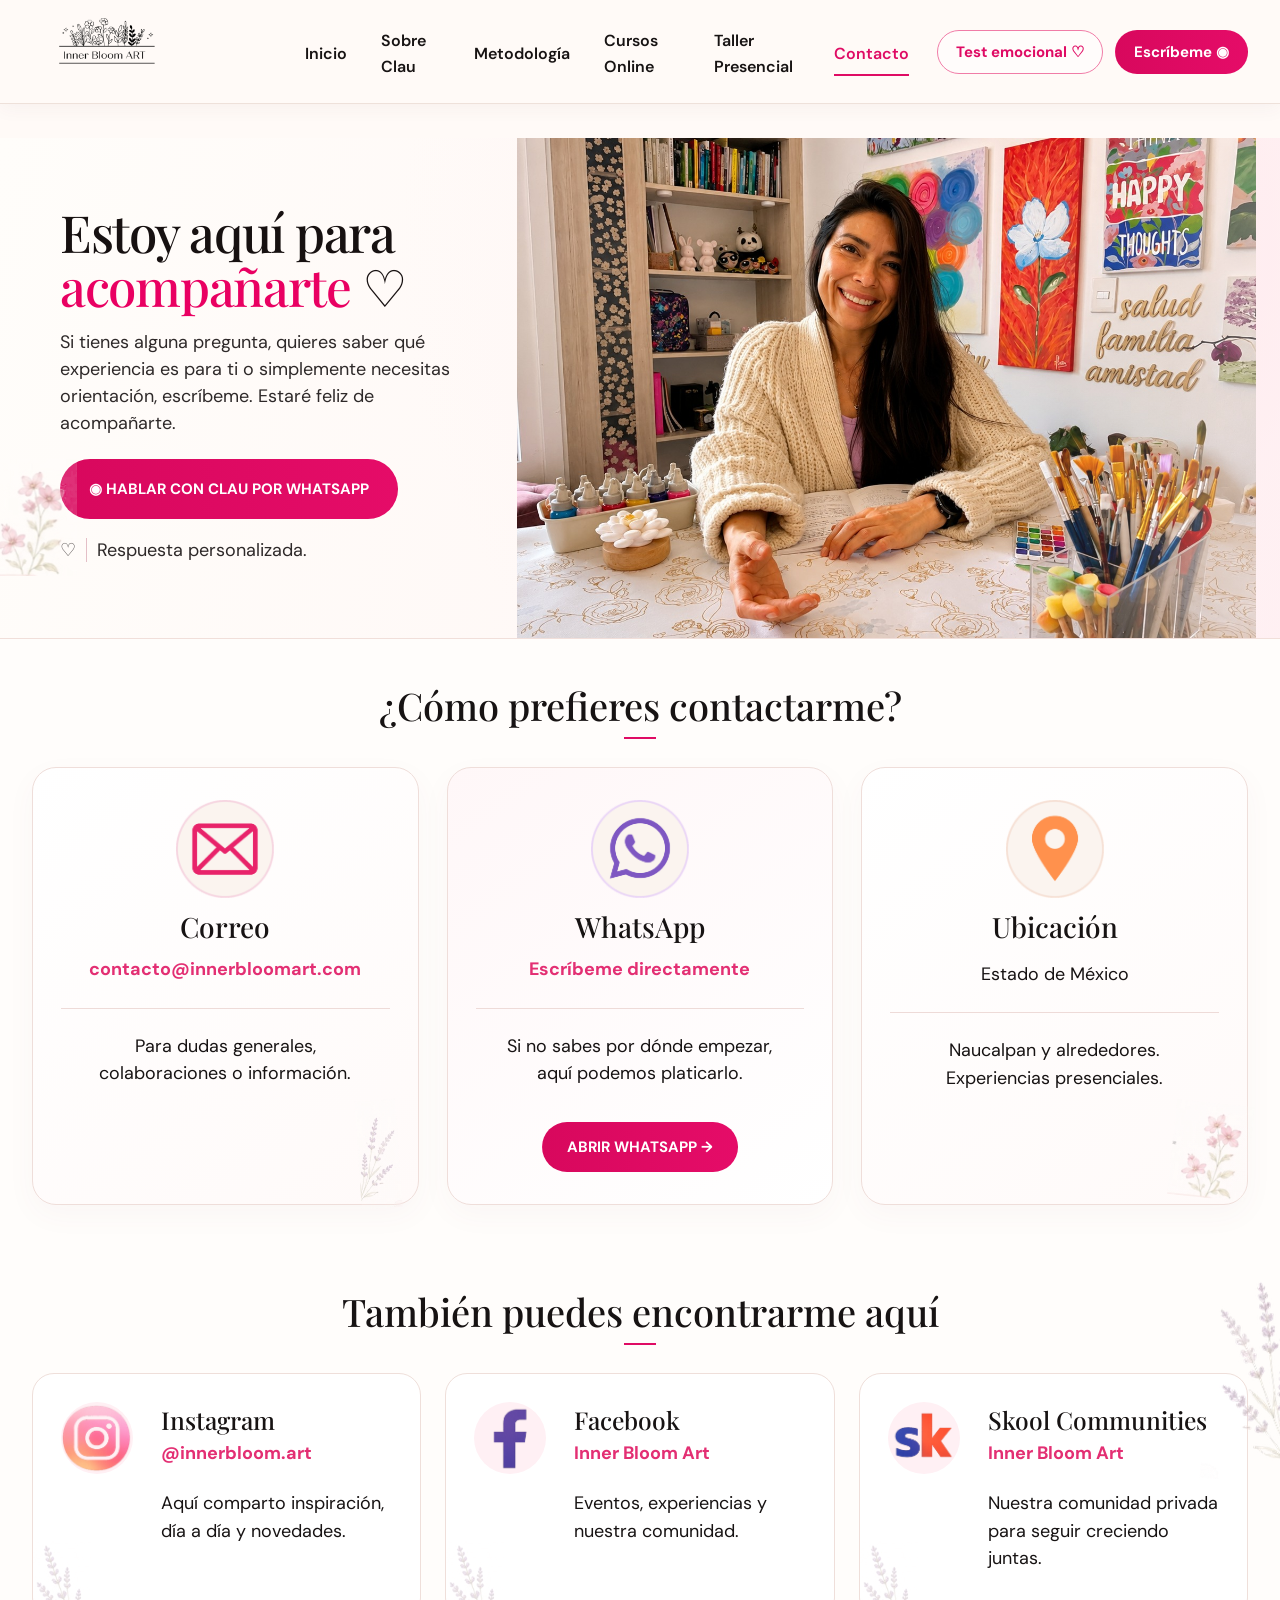
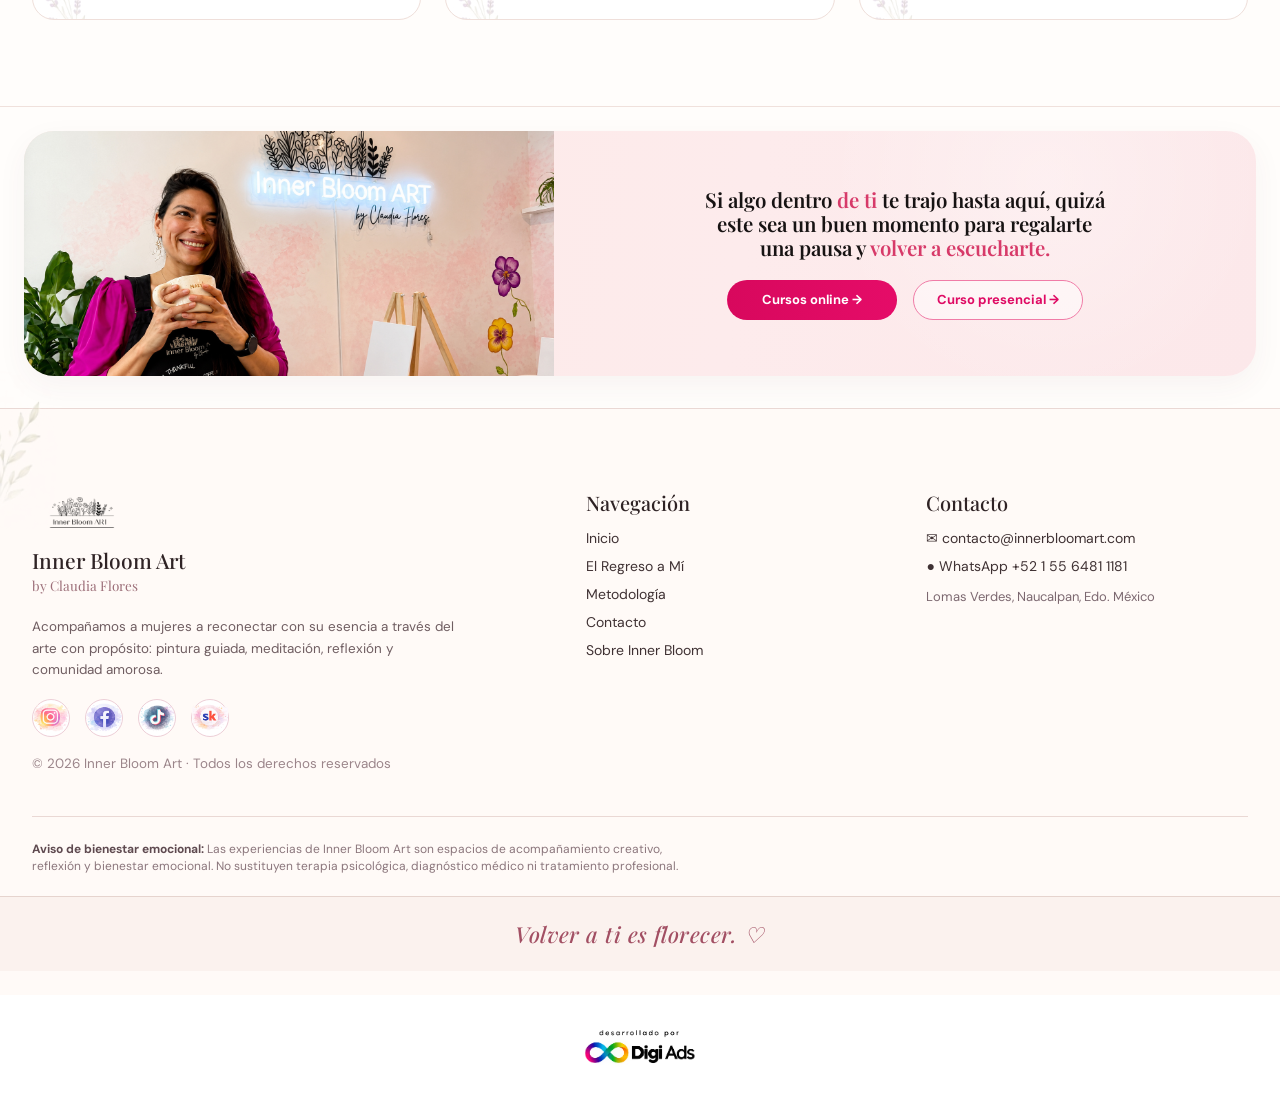
==== contacto.html @ 84fc3ec6 "Initial commit via Netlify [skip ci]" ====
<!DOCTYPE html>

<html lang="es">

<head>
    <!-- Google Tag Manager -->
    <script>(function (w, d, s, l, i) {
            w[l] = w[l] || []; w[l].push({
                'gtm.start':
                    new Date().getTime(), event: 'gtm.js'
            }); var f = d.getElementsByTagName(s)[0],
                j = d.createElement(s), dl = l != 'dataLayer' ? '&l=' + l : ''; j.async = true; j.src =
                    'https://www.googletagmanager.com/gtm.js?id=' + i + dl; f.parentNode.insertBefore(j, f);
        })(window, document, 'script', 'dataLayer', 'GTM-PR8WM9ZN');</script>
    <!-- End Google Tag Manager -->
    <!-- Meta Pixel Code -->
    <script>
        !function (f, b, e, v, n, t, s) {
            if (f.fbq) return; n = f.fbq = function () {
                n.callMethod ?
                n.callMethod.apply(n, arguments) : n.queue.push(arguments)
            };
            if (!f._fbq) f._fbq = n; n.push = n; n.loaded = !0; n.version = '2.0';
            n.queue = []; t = b.createElement(e); t.async = !0;
            t.src = v; s = b.getElementsByTagName(e)[0];
            s.parentNode.insertBefore(t, s)
        }(window, document, 'script',
            'https://connect.facebook.net/en_US/fbevents.js');
        fbq('init', '2056709538532065');
        fbq('track', 'PageView');
    </script>
    <!-- End Meta Pixel Code -->
    <meta charset="utf-8" />
    <meta content="width=device-width, initial-scale=1.0" name="viewport" />
    <meta content="Contacto de Inner Bloom Art." name="description" />
    <title>Contacto | Inner Bloom Art</title>
    <link href="https://fonts.googleapis.com" rel="preconnect" />
    <link crossorigin="" href="https://fonts.gstatic.com" rel="preconnect" />
    <link
        href="https://fonts.googleapis.com/css2?family=DM+Sans:wght@400;500;600;700&amp;family=Playfair+Display:ital,wght@0,500;0,600;0,700;1,500;1,600&amp;family=Sacramento&amp;display=swap"
        rel="stylesheet" />
    <link href="styles.css" rel="stylesheet" />
</head>

<body>
    <!-- Google Tag Manager (noscript) -->
    <noscript><iframe src="https://www.googletagmanager.com/ns.html?id=GTM-PR8WM9ZN" height="0" width="0"
            style="display:none;visibility:hidden"></iframe></noscript>
    <!-- End Google Tag Manager (noscript) -->
    <!-- Meta Pixel Code (noscript) -->
    <noscript><img height="1" width="1" style="display:none"
            src="https://www.facebook.com/tr?id=2056709538532065&ev=PageView&noscript=1" /></noscript>
    <!-- End Meta Pixel Code (noscript) -->
    <header class="site-header">
        <div class="container nav-wrap">
            <a aria-label="Inner Bloom Art" class="brand" href="index.html">
                <img alt="logo" src="assets/logo.gif" style="width: 150px;" />
            </a>
            <button aria-expanded="false" aria-label="Abrir menú" class="menu-toggle">☰</button>
            <nav aria-label="Navegación principal" class="main-nav">
                <a href="index.html">Inicio</a>
                <a href="sobre-clau.html">Sobre Clau</a>
                <a href="metodologia.html">Metodología</a>
                <a href="cursos-online.html">Cursos Online</a>
                <a href="curso-presencial.html">Taller Presencial</a>
                <a class="active" href="contacto.html">Contacto</a>
            </nav>
            <div class="nav-actions">
                <a class="btn btn-outline btn-small" href="https://forms.gle/s3ftseDUeAhvk6Lq8">Test emocional ♡</a>
                <a class="btn btn-primary btn-small" href="https://wa.me/5215564811181" rel="noopener"
                    target="_blank">Escríbeme ◉</a>
            </div>
        </div>
    </header>
    <div aria-hidden="true" class="floral-decor-layer">
        <img alt="" class="floral-decor floral-left floral-pink floral-1" src="assets/flower-pink-cluster.png"
            style="--floral-top:17%" />
        <img alt="" class="floral-decor floral-right floral-lavender floral-2" src="assets/flower-lavender-tall.png"
            style="--floral-top:46%" />
        <img alt="" class="floral-decor floral-left floral-sprig floral-3" src="assets/flower-green-sprig.png"
            style="--floral-top:73%" />
    </div>
    <main class="contact-page">
        <section class="contact-hero">
            <div class="container contact-hero-grid">
                <div class="contact-hero-copy">
                    <h1>Estoy aquí para<br /><span>acompañarte</span> ♡</h1>
                    <p>Si tienes alguna pregunta, quieres saber qué experiencia es para ti o simplemente necesitas
                        orientación, escríbeme. Estaré feliz de acompañarte.</p>
                    <a class="btn btn-primary contact-main-btn" href="https://wa.me/5215564811181" rel="noopener"
                        target="_blank">◉ HABLAR CON CLAU POR WHATSAPP</a>
                    <p class="personal-response">♡ <span></span> Respuesta personalizada.</p>
                </div>
                <div class="contact-hero-image"><img alt="Clau conversando y acompañando a una mujer"
                        src="assets/hero-contacto-final.jpg" /></div>
            </div>
        </section>
        <section class="contact-options">
            <div class="container">
                <h2>¿Cómo prefieres contactarme?</h2>
                <div class="pink-rule"></div>
                <div class="contact-card-grid">
                    <article class="contact-card">
                        <img alt="Correo" src="assets/contacto-correo.png" />
                        <h3>Correo</h3>
                        <a href="mailto:contacto@innerbloomart.com">contacto@innerbloomart.com</a>
                        <hr />
                        <p>Para dudas generales,<br />colaboraciones o información.</p>
                        <span class="card-flower">❀</span>
                    </article>
                    <article class="contact-card featured">
                        <img alt="WhatsApp" src="assets/contacto-whatsapp.png" />
                        <h3>WhatsApp</h3>
                        <a href="https://wa.me/5215564811181" rel="noopener" target="_blank">Escríbeme directamente</a>
                        <hr />
                        <p>Si no sabes por dónde empezar,<br />aquí podemos platicarlo.</p>
                        <a class="btn btn-primary" href="https://wa.me/5215564811181" rel="noopener"
                            target="_blank">ABRIR WHATSAPP →</a>
                    </article>
                    <article class="contact-card">
                        <img alt="Ubicación" src="assets/contacto-ubicacion.png" />
                        <h3>Ubicación</h3>
                        <p>Estado de México</p>
                        <hr />
                        <p>Naucalpan y alrededores.<br />Experiencias presenciales.</p>
                        <span class="card-flower">❀</span>
                    </article>
                </div>
            </div>
        </section>
        <section class="social-section">
            <div class="container">
                <h2>También puedes encontrarme aquí</h2>
                <div class="pink-rule"></div>
                <div class="social-grid">
                    <a aria-label="Instagram" class="social-card"
                        href="https://www.instagram.com/claudiaflores_innerbloomart/">
                        <span class="social-icon instagram"><img alt="Antes" src="assets/ing.png" /></span>
                        <div>
                            <h3>Instagram</h3><strong>@innerbloom.art</strong>
                            <p>Aquí comparto inspiración,<br />día a día y novedades.</p>
                        </div>
                    </a>
                    <a aria-label="Facebook" class="social-card"
                        href="https://web.facebook.com/profile.php?id=61566889501845">
                        <span class="social-icon facebook"><img alt="Antes" src="assets/face.png" /></span>
                        <div>
                            <h3>Facebook</h3><strong>Inner Bloom Art</strong>
                            <p>Eventos, experiencias y<br />nuestra comunidad.</p>
                        </div>
                    </a>
                    <a aria-label="Skool Communities" class="social-card"
                        href="https://www.skool.com/innerbloomart-by-clau-flores-6069/about">
                        <span class="social-icon skool"><img alt="Antes" src="assets/sk.png" /></span>
                        <div>
                            <h3>Skool Communities</h3><strong>Inner Bloom Art</strong>
                            <p>Nuestra comunidad privada<br />para seguir creciendo juntas.</p>
                        </div>
                    </a>
                </div>
            </div>
        </section>
        <section class="unified-cta" id="contacto">
            <div class="container unified-cta-box">
                <div class="unified-cta-image"><img alt="Clau Flores con una taza" src="assets/cta-final-crisp.jpg" />
                </div>
                <div class="unified-cta-content">
                    <h2>Si algo dentro <span>de ti</span> te trajo hasta aquí, quizá<br />este sea un buen momento para
                        regalarte<br />una pausa y <span>volver a escucharte.</span></h2>
                    <div class="unified-cta-actions">
                        <a class="btn btn-primary" href="cursos-online.html">Cursos online →</a>
                        <a class="btn btn-outline" href="curso-presencial.html">Curso presencial →</a>
                    </div>
                </div>
            </div>
        </section>
    </main>
    <footer class="site-footer premium-footer">
        <div class="container premium-footer-grid">
            <section aria-label="Inner Bloom Art" class="premium-footer-brand">
                <img alt="Inner Bloom Art" src="assets/logo.gif" style="width: 100px;" />
                <h3>Inner Bloom Art</h3>
                <p class="premium-footer-by">by Claudia Flores</p>
                <p class="premium-footer-description">Acompañamos a mujeres a reconectar con su esencia a través del
                    arte con propósito: pintura guiada, meditación, reflexión y comunidad amorosa.</p>
                <div aria-label="Redes sociales" class="premium-footer-socials">
                    <a aria-label="Instagram" href="https://www.instagram.com/claudiaflores_innerbloomart/"><img
                            alt="Instagram" src="assets/instagram.png" /></a>
                    <a aria-label="Facebook" href="https://web.facebook.com/profile.php?id=61566889501845"><img
                            alt="Facebook" src="assets/facebook.png" /></a>
                    <a aria-label="TikTok" href="https://www.tiktok.com/@innerbloomart"><img alt="TikTok"
                            src="assets/tiktok.png" /></a>
                    <a aria-label="Skool" href="https://www.skool.com/innerbloomart-by-clau-flores-6069/about"><img
                            alt="Skool" src="assets/iconskool.png" /></a>
                </div>
                <p class="premium-footer-copy">© 2026 Inner Bloom Art · Todos los derechos reservados</p>
            </section>
            <nav aria-label="Navegación del pie de página" class="premium-footer-nav">
                <h3>Navegación</h3>
                <a href="index.html">Inicio</a>
                <a href="curso-presencial.html">El Regreso a Mí</a>
                <a href="metodologia.html">Metodología</a>
                <a href="contacto.html">Contacto</a>
                <a href="sobre-clau.html">Sobre Inner Bloom</a>
            </nav>
            <section class="premium-footer-contact">
                <h3>Contacto</h3>
                <a href="mailto:contacto@innerbloomart.com">✉ contacto@innerbloomart.com</a>
                <a href="https://wa.me/5215564811181">● WhatsApp +52 1 55 6481 1181</a>
                <p>Lomas Verdes, Naucalpan, Edo. México</p>
            </section>
        </div>
        <div class="container premium-footer-legal">
            <p><strong>Aviso de bienestar emocional:</strong> Las experiencias de Inner Bloom Art son espacios de
                acompañamiento creativo, reflexión y bienestar emocional. No sustituyen terapia psicológica, diagnóstico
                médico ni tratamiento profesional.</p>
        </div>
        <div class="premium-footer-signature">
            <div class="container premium-footer-signature-inner">
                <a aria-label="Ir al inicio" class="premium-footer-mini-brand" href="index.html">
                </a>
                <p>Volver a ti es florecer. ♡</p>
                <div aria-label="Redes sociales" class="premium-footer-signature-socials">
                </div>
            </div>
        </div>
    </footer>
    <!-- Firma de Digi Ads centrada debajo del footer -->
    <div class="digi-ads-credit" style="width:100%; display:flex; justify-content:center; align-items:center; padding:18px 16px 22px; background:#fff; box-sizing:border-box;">
        <img src="assets/digi_ads_transparente_negro.png" alt="Digi Ads" style="display:block; width:200px; max-width:45vw; height:auto;">
    </div>
    <script src="script.js"></script>
</body>

</html>
---- styles.css ----
/* =========================================================
   SOURCE: styles.css
   ========================================================= */

:root {
  --bg: #fffaf7;
  --paper: #fffdfb;
  --ink: #171313;
  --muted: #5d5653;
  --pink: #df0b64;
  --pink2: #f02d79;
  --soft-pink: #fde8e8;
  --line: #eadbd4;
  --purple: #8a3ac8;
  --orange: #fb6a0b;
  --shadow: 0 12px 30px rgba(76, 31, 31, .08);
  --serif: 'Playfair Display', Georgia, serif;
  --sans: 'DM Sans', Arial, sans-serif;
}

* {
  box-sizing: border-box
}

html {
  scroll-behavior: smooth
}

body {
  margin: 0;
  background: var(--bg);
  color: var(--ink);
  font-family: var(--sans);
  font-size: 17.92px;
  line-height: 1.6
}

img {
  display: block;
  max-width: 100%
}

a {
  text-decoration: none;
  color: inherit
}

.container {
  width: min(1480px, calc(100% - 48px));
  margin-inline: auto
}

.site-header {
  position: sticky;
  top: 0;
  z-index: 100;
  background: rgba(255, 250, 247, .94);
  backdrop-filter: blur(12px);
  border-bottom: 1px solid rgba(234, 219, 212, .8)
}

.nav-wrap {
  min-height: 82px;
  display: flex;
  align-items: center;
  gap: 28px
}

.brand {
  display: flex;
  align-items: center;
  gap: 12px;
  min-width: 245px
}

.brand-mark {
  font-size: 44px;
  line-height: 1
}

.brand strong {
  font: 600 22px/1.05 var(--serif);
  display: block
}

.brand small {
  font-size: 12.32px;
  letter-spacing: .06em
}

.main-nav {
  display: flex;
  align-items: center;
  justify-content: center;
  gap: 34px;
  flex: 1;
  font-size: 15.68px;
  font-weight: 600
}

.main-nav a {
  position: relative;
  padding: 28px 0 24px
}

.main-nav a.active,
.main-nav a:hover {
  color: var(--pink)
}

.main-nav a.active:after {
  content: "";
  position: absolute;
  left: 0;
  right: 0;
  bottom: 14px;
  height: 2px;
  background: var(--pink)
}

.nav-actions {
  display: flex;
  gap: 12px
}

.menu-toggle {
  display: none;
  background: none;
  border: 0;
  font-size: 26px
}

.btn {
  min-height: 50px;
  padding: 12px 24px;
  border-radius: 999px;
  display: inline-flex;
  align-items: center;
  justify-content: center;
  gap: 10px;
  font-weight: 700;
  font-size: 15.68px;
  transition: .25s ease;
  border: 1.5px solid transparent
}

.btn:hover {
  transform: translateY(-2px);
  box-shadow: 0 8px 22px rgba(223, 11, 100, .15)
}

.btn-primary {
  background: linear-gradient(90deg, #d8085d, #e50c68);
  color: white
}

.btn-outline {
  border-color: #f07ca7;
  color: var(--pink);
  background: rgba(255, 255, 255, .45)
}

.btn-small {
  min-height: 42px;
  padding: 9px 18px;
  font-size: 14.56px
}

.hero {
  overflow: hidden;
  border-bottom: 1px solid var(--line)
}

.hero-grid {
  display: grid;
  grid-template-columns: 40% 60%;
  min-height: 620px;
  align-items: center
}

.hero-copy {
  padding: 72px 0 38px 36px;
  position: relative;
  z-index: 2
}

h1,
h2,
h3 {
  margin: 0;
  font-family: var(--serif);
  font-weight: 500;
  line-height: 1.1
}

h1 {
  font-size: clamp(52px, 5.2vw, 84px);
  letter-spacing: -.03em
}

h1 span,
.about-method h2 span,
.clau-copy h2 span {
  color: var(--pink)
}

.hero-copy>p {
  font-size: 20.16px;
  max-width: 620px;
  margin: 28px 0 28px;
  color: #302b29
}

.hero-actions {
  display: flex;
  gap: 24px;
  flex-wrap: wrap
}

.hero-features {
  display: grid;
  grid-template-columns: repeat(4, 1fr);
  margin-top: 56px;
  font-size: 12.32px;
  font-weight: 600;
  text-align: center;
  max-width: 700px
}

.hero-features span {
  padding: 0 18px;
  border-right: 1px solid var(--line)
}

.hero-features span:first-child {
  padding-left: 0
}

.hero-features span:last-child {
  border-right: 0
}

.hero-art {
  height: 620px;
  position: relative;
  display: flex;
  align-items: flex-end;
  justify-content: center
}

.hero-art img {
  width: 100%;
  height: 100%;
  object-fit: contain;
  object-position: center bottom;
  position: relative;
  z-index: 2
}

.watercolor {
  position: absolute;
  border-radius: 50%;
  filter: blur(30px);
  opacity: .34
}

.wash-one {
  width: 70%;
  height: 70%;
  background: #ffb5c7;
  right: 6%;
  top: 10%
}

.wash-two {
  width: 35%;
  height: 45%;
  background: #ffd7ca;
  left: 15%;
  bottom: 5%
}

.section-line {
  border-bottom: 1px solid var(--line)
}

.fit-section {
  padding: 26px 0 36px;
  background: #fffdfb
}

.fit-section h2,
.faq h2 {
  text-align: center;
  font-size: 31px
}

.pink-rule {
  width: 32px;
  height: 2px;
  background: var(--pink);
  margin: 10px auto 20px
}

.fit-grid {
  display: grid;
  grid-template-columns: repeat(5, 1fr)
}

.fit-grid article {
  padding: 6px 35px;
  text-align: center;
  font-size: 15.68px;
  font-weight: 600;
  line-height: 1.7;
  border-right: 1px solid var(--line)
}

.fit-grid article:last-child {
  border: 0
}

.split-section {
  display: grid;
  grid-template-columns: 40% 60%;
  background: var(--paper)
}

.split-panel {
  min-width: 0
}

.split-panel+.split-panel {
  border-left: 1px solid var(--line)
}

.inner-narrow {
  padding: 28px 55px 40px;
  text-align: center
}

.inner-wide {
  padding: 22px 34px 28px
}

.about-method h2,
.pathways h2,
.process-panel h2 {
  font-size: 34px;
  text-align: center
}

.about-method p {
  max-width: 430px;
  margin: 22px auto 28px;
  font-size: 15.68px
}

.method-icons {
  display: grid;
  grid-template-columns: repeat(5, 1fr);
  gap: 14px;
  align-items: start
}

.method-icons img {
  height: 48px;
  width: 54px;
  object-fit: contain;
  margin: 0 auto 8px
}

.method-icons span {
  font-size: 12.32px;
  font-weight: 600;
  line-height: 1.35
}

.text-link {
  display: inline-flex;
  margin-top: 24px;
  color: var(--pink);
  font-weight: 700
}

.section-subtitle {
  text-align: center;
  margin: 4px 0 12px;
  font-size: 14.56px
}

.cards-grid {
  display: grid;
  grid-template-columns: repeat(3, 1fr);
  gap: 24px
}

.path-card {
  background: #fff;
  border: 1px solid var(--line);
  border-radius: 16px;
  overflow: hidden;
  box-shadow: 0 6px 18px rgba(75, 37, 31, .04)
}

.path-card img {
  width: 100%;
  aspect-ratio: 1.48/1;
  object-fit: cover
}

.card-body {
  text-align: center;
  padding: 10px 18px 18px
}

.card-body h3 {
  font-size: 23.52px;
  margin-bottom: 10px
}

.card-body p {
  font-size: 13.44px;
  min-height: 78px;
  margin: 0 0 12px
}

.card-btn {
  min-height: 40px;
  width: 80%;
  color: #fff
}

.purple h3 {
  color: var(--purple)
}

.purple .card-btn {
  background: linear-gradient(90deg, #9b4bd0, #7b39bd)
}

.orange h3 {
  color: #ef6b25
}

.orange .card-btn {
  background: linear-gradient(90deg, #ff7c0d, #ff5f00)
}

.pink h3 {
  color: var(--pink)
}

.pink .card-btn {
  background: linear-gradient(90deg, #e72b77, #df0b64)
}

.story-process {
  grid-template-columns: 48% 52%
}

.clau-panel {
  display: grid;
  grid-template-columns: 52% 48%;
  min-height: 355px;
  overflow: hidden
}

.clau-photo {
  width: 100%;
  height: 100%;
  object-fit: cover;
  object-position: center top
}

.clau-copy {
  padding: 24px 26px 20px
}

.clau-copy h2 {
  font-size: 33px
}

.clau-copy p {
  font-size: 13.44px;
  line-height: 1.8
}

.clau-copy .btn {
  min-height: 40px;
  padding: 8px 18px;
  margin-top: 4px
}

.process-panel .inner-wide {
  padding-top: 28px
}

.process-grid {
  display: grid;
  grid-template-columns: repeat(4, 1fr);
  gap: 22px;
  margin-top: 30px;
  text-align: center
}

.process-grid article {
  position: relative
}

.process-grid article:not(:last-child):after {
  content: "······";
  position: absolute;
  right: -30px;
  top: 23px;
  letter-spacing: 3px;
  color: #aaa
}

.process-icon {
  width: 76px;
  height: 76px;
  border-radius: 50%;
  background: #fbe9e7;
  margin: auto;
  display: grid;
  place-items: center;
  border: 1px solid #ead8d0;
  font-size: 34px
}

.process-icon.lotus {
  color: var(--pink)
}

.step {
  width: 25px;
  height: 25px;
  border-radius: 50%;
  background: var(--pink);
  color: #fff;
  font-size: 13.44px;
  font-weight: 700;
  display: grid;
  place-items: center;
  margin: -2px auto 10px
}

.process-grid h3 {
  font-family: var(--sans);
  font-size: 13.44px;
  font-weight: 700;
  line-height: 1.5
}

.process-grid p {
  font-size: 12.32px;
  line-height: 1.6
}

.faq {
  padding: 16px 0 22px;
  background: #fffdfb
}

.faq-grid {
  display: grid;
  grid-template-columns: 1fr 1fr;
  gap: 8px 36px;
  max-width: 980px;
  margin: auto
}

.faq details {
  border: 1px solid var(--line);
  border-radius: 999px;
  background: #fff;
  padding: 8px 18px
}

.faq summary {
  cursor: pointer;
  font-size: 14.56px;
  font-weight: 600;
  list-style: none;
  display: flex;
  justify-content: space-between
}

.faq summary:after {
  content: "+";
  font-size: 22.4px;
  line-height: 1
}

.faq details[open] summary:after {
  content: "–"
}

.faq details p {
  font-size: 13.44px;
  margin: 8px 0 4px
}

.final-cta {
  padding: 18px 0 38px
}

.cta-card {
  position: relative;
  border-radius: 18px;
  overflow: hidden
}

.cta-card img {
  width: 100%;
  min-height: 220px;
  object-fit: cover
}

.cta-card>.cta-buttons {
  position: absolute;
  left: 45%;
  right: 6%;
  bottom: 20px;
  display: flex;
  justify-content: center;
  gap: 30px
}

.cta-card>.cta-buttons .btn {
  min-width: 210px
}

footer {
  border-top: 1px solid var(--line);
  padding: 24px 0;
  background: #fff
}

.footer-inner {
  display: flex;
  justify-content: space-between;
  color: #777;
  font-size: 13.44px
}

@media(max-width:1180px) {
  .main-nav {
    gap: 18px;
    font-size: 13.44px
  }

  .brand {
    min-width: 210px
  }

  .nav-actions .btn:first-child {
    display: none
  }

  .hero-grid {
    grid-template-columns: 44% 56%
  }

  .split-section {
    grid-template-columns: 1fr
  }

  .split-panel+.split-panel {
    border-left: 0;
    border-top: 1px solid var(--line)
  }

  .story-process {
    grid-template-columns: 1fr
  }

  .cards-grid {
    max-width: 960px;
    margin: auto
  }
}

@media(max-width:900px) {
  .menu-toggle {
    display: block;
    margin-left: auto
  }

  .main-nav {
    position: absolute;
    left: 0;
    right: 0;
    top: 82px;
    background: #fffaf7;
    display: none;
    flex-direction: column;
    align-items: flex-start;
    padding: 20px 28px;
    border-bottom: 1px solid var(--line)
  }

  .main-nav.open {
    display: flex
  }

  .main-nav a {
    padding: 6px 0
  }

  .main-nav a.active:after {
    bottom: 0
  }

  .nav-actions {
    display: none
  }

  .hero-grid {
    grid-template-columns: 1fr
  }

  .hero-copy {
    padding: 56px 10px 12px;
    text-align: center
  }

  .hero-copy>p {
    margin-inline: auto
  }

  .hero-actions {
    justify-content: center
  }

  .hero-features {
    margin-inline: auto
  }

  .hero-art {
    height: 520px
  }

  .fit-grid {
    grid-template-columns: 1fr 1fr
  }

  .fit-grid article {
    border-bottom: 1px solid var(--line);
    padding: 18px
  }

  .fit-grid article:nth-child(2n) {
    border-right: 0
  }

  .fit-grid article:last-child {
    grid-column: 1/-1
  }

  .cards-grid {
    gap: 14px
  }

  .cta-card>.cta-buttons {
    position: static;
    padding: 16px;
    background: #fde8e8
  }

  .cta-card img {
    min-height: auto
  }
}

@media(max-width:640px) {
  .container {
    width: min(100% - 28px, 1480px)
  }

  .brand strong {
    font-size: 20.16px
  }

  .brand small {
    font-size: 10.08px
  }

  .brand-mark {
    font-size: 34px
  }

  .hero-copy h1 {
    font-size: 46px
  }

  .hero-copy>p {
    font-size: 17.92px
  }

  .hero-actions {
    display: grid
  }

  .hero-features {
    grid-template-columns: 1fr 1fr;
    gap: 18px
  }

  .hero-features span {
    border: 0;
    padding: 0
  }

  .hero-art {
    height: 390px
  }

  .fit-grid {
    grid-template-columns: 1fr
  }

  .fit-grid article {
    border-right: 0
  }

  .fit-grid article:last-child {
    grid-column: auto
  }

  .inner-narrow,
  .inner-wide {
    padding: 28px 18px
  }

  .method-icons {
    grid-template-columns: repeat(3, 1fr)
  }

  .cards-grid {
    grid-template-columns: 1fr
  }

  .path-card {
    max-width: 390px;
    margin: auto
  }

  .clau-panel {
    grid-template-columns: 1fr
  }

  .clau-photo {
    height: 380px
  }

  .clau-copy {
    text-align: center;
    padding: 28px
  }

  .process-grid {
    grid-template-columns: 1fr 1fr
  }

  .process-grid article:after {
    display: none
  }

  .faq-grid {
    grid-template-columns: 1fr
  }

  .cta-card>.cta-buttons {
    flex-direction: column;
    gap: 10px
  }

  .cta-card>.cta-buttons .btn {
    width: 100%;
    min-width: 0
  }

  .footer-inner {
    flex-direction: column;
    gap: 8px;
    text-align: center
  }
}

/* ===== Ajustes de proporción y alineación ===== */
.container {
  width: min(1540px, calc(100% - 64px))
}

.hero-grid {
  grid-template-columns: 39% 61%;
  min-height: 570px;
  align-items: stretch
}

.hero-copy {
  display: flex;
  flex-direction: column;
  justify-content: center;
  padding: 54px 0 30px 10px
}

.hero-copy h1 {
  font-size: clamp(56px, 4.65vw, 78px)
}

.hero-copy>p {
  max-width: 590px;
  margin: 24px 0 26px
}

.hero-features {
  margin-top: 44px;
  max-width: 650px
}

.hero-art {
  height: auto;
  min-height: 570px;
  overflow: hidden;
  align-items: flex-end;
  justify-content: flex-end
}

.hero-art img {
  position: absolute;
  z-index: 2;
  right: -3%;
  bottom: 0;
  width: 112%;
  max-width: none;
  height: auto;
  object-fit: initial;
  object-position: initial
}

.wash-one {
  width: 82%;
  height: 72%;
  right: 0;
  top: 8%
}

.wash-two {
  width: 45%;
  height: 46%;
  left: 8%;
  bottom: 7%
}

.fit-section .container {
  max-width: 1540px
}

.split-section {
  width: min(1540px, 100%);
  margin-inline: auto
}

.split-section {
  grid-template-columns: 40% 60%
}

.inner-narrow {
  padding: 34px 46px 42px
}

.inner-wide {
  padding: 26px 24px 30px
}

.cards-grid {
  gap: 18px
}

.path-card img {
  aspect-ratio: 1.5/1
}

.card-body {
  padding: 9px 16px 16px
}

.card-body p {
  min-height: 66px
}

.story-process {
  grid-template-columns: 48% 52%
}

.clau-panel {
  min-height: 360px
}

/* ===== Footer ===== */
.site-footer {
  margin-top: 0;
  background: linear-gradient(180deg, #fffdfb 0%, #fff7f4 100%);
  border-top: 1px solid var(--line)
}

.footer-main {
  display: grid;
  grid-template-columns: 1.45fr .72fr .85fr 1.35fr;
  gap: 48px;
  padding: 48px 0 42px
}

.footer-brand .brand {
  min-width: 0;
  width: max-content;
  margin-bottom: 18px
}

.footer-brand p {
  max-width: 330px;
  margin: 0 0 18px;
  color: var(--muted);
  font-size: 14.56px;
  line-height: 1.7
}

.social-links {
  display: flex;
  gap: 10px
}

.social-links a {
  width: 34px;
  height: 34px;
  border: 1px solid #f1a1bd;
  border-radius: 50%;
  display: grid;
  place-items: center;
  color: var(--pink);
  font-weight: 700;
  background: #fff;
  transition: .2s
}

.social-links a:hover {
  background: var(--pink);
  color: #fff;
  transform: translateY(-2px)
}

.footer-column,
.footer-newsletter {
  display: flex;
  flex-direction: column;
  align-items: flex-start
}

.footer-column h3,
.footer-newsletter h3 {
  font: 600 18px/1.2 var(--serif);
  margin: 4px 0 17px
}

.footer-column a,
.footer-column span {
  font-size: 13.44px;
  color: #5f5551;
  margin: 3px 0
}

.footer-column a:hover {
  color: var(--pink)
}

.footer-newsletter p {
  font-size: 13.44px;
  color: var(--muted);
  margin: 0 0 14px
}

.newsletter-form {
  display: flex;
  width: 100%;
  padding: 5px;
  border: 1px solid #efc7d4;
  border-radius: 999px;
  background: #fff
}

.newsletter-form input {
  flex: 1;
  min-width: 0;
  border: 0;
  outline: 0;
  background: transparent;
  padding: 9px 14px;
  font: 12px var(--sans)
}

.newsletter-form button {
  border: 0;
  border-radius: 999px;
  background: linear-gradient(90deg, #d8085d, #e50c68);
  color: #fff;
  font-weight: 700;
  padding: 10px 18px;
  cursor: pointer
}

.footer-bottom {
  background: var(--pink);
  color: #fff
}

.footer-bottom .container {
  min-height: 42px;
  display: flex;
  align-items: center;
  justify-content: space-between;
  gap: 20px;
  font-size: 11.2px
}

.footer-bottom div div {
  display: flex;
  gap: 22px
}

.footer-bottom a {
  color: #fff
}

@media(max-width:1180px) {
  .hero-grid {
    grid-template-columns: 44% 56%;
    min-height: 540px
  }

  .hero-art {
    min-height: 540px
  }

  .hero-art img {
    width: 118%;
    right: -8%
  }

  .footer-main {
    grid-template-columns: 1.3fr 1fr 1fr;
    gap: 34px
  }

  .footer-newsletter {
    grid-column: 1/-1;
    max-width: 620px
  }
}

@media(max-width:900px) {
  .container {
    width: min(100% - 36px, 1540px)
  }

  .hero-grid {
    grid-template-columns: 1fr;
    min-height: 0
  }

  .hero-copy {
    padding: 52px 10px 18px
  }

  .hero-art {
    min-height: 500px
  }

  .hero-art img {
    width: 108%;
    right: -4%
  }

  .split-section {
    width: 100%
  }

  .footer-main {
    grid-template-columns: 1fr 1fr
  }

  .footer-brand,
  .footer-newsletter {
    grid-column: 1/-1
  }

  .footer-brand p {
    max-width: 520px
  }
}

@media(max-width:640px) {
  .hero-art {
    min-height: 345px
  }

  .hero-art img {
    width: 118%;
    right: -9%
  }

  .footer-main {
    grid-template-columns: 1fr;
    gap: 28px;
    padding: 36px 0
  }

  .footer-brand,
  .footer-newsletter {
    grid-column: auto
  }

  .footer-bottom .container {
    padding: 10px 0;
    flex-direction: column;
    text-align: center;
    justify-content: center
  }

  .footer-bottom div div {
    gap: 14px;
    flex-wrap: wrap;
    justify-content: center
  }
}

/* ===== Corrección responsive de metodología, caminos y proceso ===== */
@media (max-width: 640px) {

  .split-section,
  .story-process {
    display: block;
    width: 100%;
  }

  .split-panel,
  .about-method,
  .pathways,
  .clau-panel,
  .process-panel {
    width: 100%;
    min-width: 0;
  }

  .split-panel+.split-panel {
    border-left: 0;
    border-top: 1px solid var(--line);
  }

  .inner-narrow,
  .inner-wide {
    width: 100%;
    padding: 34px 20px;
  }

  .about-method h2,
  .pathways h2,
  .process-panel h2 {
    font-size: 30px;
  }

  .about-method p {
    max-width: 330px;
    margin: 18px auto 26px;
  }

  .method-icons {
    grid-template-columns: repeat(2, minmax(0, 1fr));
    gap: 24px 18px;
    max-width: 360px;
    margin: 0 auto;
  }

  .method-icons>div:last-child {
    grid-column: 1 / -1;
    max-width: 150px;
    width: 100%;
    justify-self: center;
  }

  .method-icons img {
    height: 54px;
    width: 58px;
  }

  .cards-grid {
    grid-template-columns: 1fr;
    gap: 18px;
    width: 100%;
  }

  .path-card {
    width: 100%;
    max-width: 420px;
    margin: 0 auto;
  }

  .path-card img {
    aspect-ratio: 1.45 / 1;
  }

  .card-body p {
    min-height: 0;
  }

  .clau-panel {
    display: flex;
    flex-direction: column;
    min-height: 0;
  }

  .clau-photo {
    width: 100%;
    height: auto;
    max-height: none;
    aspect-ratio: 1 / 1.08;
    object-fit: cover;
    object-position: center top;
  }

  .clau-copy {
    width: 100%;
    padding: 30px 22px 34px;
    text-align: center;
  }

  .clau-copy h2 {
    font-size: 31px;
  }

  .clau-copy p {
    max-width: 430px;
    margin-left: auto;
    margin-right: auto;
  }

  .process-panel .inner-wide {
    padding: 34px 20px 38px;
  }

  .process-grid {
    grid-template-columns: 1fr;
    gap: 28px;
    margin-top: 26px;
    max-width: 340px;
    margin-left: auto;
    margin-right: auto;
  }

  .process-grid article {
    width: 100%;
    padding: 0 10px;
  }

  .process-grid article:not(:last-child):after {
    display: none;
  }

  .process-grid h3,
  .process-grid p {
    overflow-wrap: anywhere;
  }
}

@media (max-width: 390px) {

  .inner-narrow,
  .inner-wide,
  .clau-copy,
  .process-panel .inner-wide {
    padding-left: 16px;
    padding-right: 16px;
  }

  .method-icons {
    gap: 20px 10px;
  }

  .about-method h2,
  .pathways h2,
  .process-panel h2,
  .clau-copy h2 {
    font-size: 28px;
  }
}

/* ==================================================
   SOBRE CLAU - BENEFITS BAR
================================================== */

.clau-benefits-bar {
  width: 100%;
  background: #fffdfa;
  border-top: 1px solid #f2dfdf;
  border-bottom: 1px solid #f2dfdf;
  padding: 26px 40px;
}

.clau-benefits-inner {
  width: min(1380px, 100%);
  margin: 0 auto;

  display: grid;
  grid-template-columns:
    minmax(0, 1fr) 1px minmax(0, 1fr) 1px minmax(0, 1fr) 1px minmax(0, 1fr);

  align-items: center;
}

.clau-benefit-item {
  min-width: 0;

  display: flex;
  align-items: center;
  justify-content: center;

  gap: 24px;
  padding: 0 35px;
}

.clau-benefit-icon {
  width: 68px;
  height: 68px;

  flex: 0 0 68px;

  display: flex;
  align-items: center;
  justify-content: center;
}

.clau-benefit-icon img {
  width: 100%;
  height: 100%;
  object-fit: contain;
  display: block;
}

.clau-benefit-item p {
  margin: 0;

  font-family: Arial, sans-serif;
  font-size: 19.04px;
  line-height: 1.5;
  font-weight: 500;

  color: #171313;
  text-align: left;
}

.clau-benefit-divider {
  width: 1px;
  height: 58px;

  display: block;

  background: #edd9d9;
}


/* ==================================================
   TABLET
================================================== */

@media (max-width: 1050px) {

  .clau-benefits-bar {
    padding: 25px 25px;
  }

  .clau-benefit-item {
    gap: 15px;
    padding: 0 20px;
  }

  .clau-benefit-icon {
    width: 58px;
    height: 58px;
    flex-basis: 58px;
  }

  .clau-benefit-item p {
    font-size: 15.68px;
  }

}


/* ==================================================
   MOBILE
================================================== */

@media (max-width: 760px) {

  .clau-benefits-bar {
    padding: 25px 20px;
  }

  .clau-benefits-inner {
    grid-template-columns: repeat(2, minmax(0, 1fr));
    gap: 0;
  }

  .clau-benefit-divider {
    display: none;
  }

  .clau-benefit-item {
    min-height: 135px;

    flex-direction: column;
    justify-content: center;

    gap: 10px;
    padding: 20px 12px;

    border-bottom: 1px solid #f1dddd;
  }

  .clau-benefit-item:nth-of-type(odd) {
    border-right: 1px solid #f1dddd;
  }

  .clau-benefit-item:nth-last-of-type(-n + 2) {
    border-bottom: none;
  }

  .clau-benefit-icon {
    width: 55px;
    height: 55px;
    flex-basis: 55px;
  }

  .clau-benefit-item p {
    font-size: 14.56px;
    line-height: 1.4;
    text-align: center;
  }

}


/* ==================================================
   SMALL MOBILE
================================================== */

@media (max-width: 420px) {

  .clau-benefits-bar {
    padding: 20px 15px;
  }

  .clau-benefit-item {
    min-height: 125px;
    padding: 18px 8px;
  }

  .clau-benefit-icon {
    width: 48px;
    height: 48px;
    flex-basis: 48px;
  }

  .clau-benefit-item p {
    font-size: 13.44px;
  }

}

/* =========================================================
   SOURCE: sobre-clau.css
   ========================================================= */

.clau-page {
  background: #fffdfb
}

.clau-page h2 {
  font-size: 34px;
  text-align: center;
  margin: 0
}

.clau-hero {
  padding: 32px 0 26px
}

.clau-hero-grid {
  display: grid;
  grid-template-columns: 34% 66%;
  align-items: center;
  gap: 42px
}

.clau-hero-copy {
  padding: 28px 0 10px
}

.script-title {
  font-family: 'Sacramento', cursive;
  font-size: 47px;
  color: #e90062;
  line-height: 1
}

.script-title span {
  font-family: 'DM Sans', sans-serif;
  font-size: 38px
}

.clau-hero h1 {
  font-family: 'Playfair Display', serif;
  font-size: 72px;
  line-height: 1.05;
  margin: 5px 0 22px
}

.clau-hero-copy p {
  font-size: 20.16px;
  line-height: 1.65;
  max-width: 480px
}

.clau-hero-copy .lead {
  font-size: 21.28px
}

.clau-hero-photo {
  height: 550px;
  border-radius: 10px;
  overflow: hidden
}

.clau-hero-photo img {
  width: 100%;
  height: 100%;
  object-fit: cover
}

.ornament {
  display: flex;
  align-items: center;
  gap: 13px;
  margin: 24px 0
}

.ornament span {
  height: 1px;
  background: #f3b6ca;
  width: 145px
}

.ornament b {
  color: #ef3c78;
  font-size: 20.16px
}

.history-section {
  padding: 4px 0 34px;
  position: relative
}

.history-section .pink-rule,
.beliefs-section .pink-rule,
.support-section .pink-rule {
  margin-bottom: 24px
}

.history-grid {
  display: grid;
  grid-template-columns: repeat(3, 1fr);
  gap: 58px;
  text-align: center;
  position: relative
}

.history-line {
  height: 2px;
  border-top: 2px dotted #d7c9cf;
  position: absolute;
  left: 24%;
  right: 24%;
  margin-top: 24px
}

.history-grid article {
  position: relative;
  padding: 0 38px
}

.history-number {
  display: grid;
  place-items: center;
  margin: 0 auto 18px;
  width: 44px;
  height: 44px;
  border-radius: 50%;
  color: #fff;
  font-weight: 700;
  font-size: 21.28px
}

.history-number.pink {
  background: #df2865
}

.history-number.purple {
  background: #8964aa
}

.history-number.coral {
  background: #ff7463
}

.history-icon {
  font-size: 42px;
  line-height: 1;
  margin-bottom: 8px
}

.history-grid h3 {
  font-family: 'Playfair Display', serif;
  font-size: 24.64px;
  margin: 0 0 8px
}

.history-grid article:nth-child(1) h3 {
  color: #df2865
}

.history-grid article:nth-child(2) h3 {
  color: #8964aa
}

.history-grid article:nth-child(3) h3 {
  color: #ff7463
}

.history-grid p {
  font-size: 16.8px;
  line-height: 1.6
}

.origin-section {
  padding: 10px 0 20px
}

.origin-grid {
  display: grid;
  grid-template-columns: 39% 61%;
  min-height: 300px;
  border-radius: 26px;
  overflow: hidden;
  background: linear-gradient(120deg, #fff3f2, #fffaf8);
  box-shadow: 0 4px 18px rgba(75, 28, 43, .04)
}

.origin-copy {
  display: flex;
  flex-direction: column;
  justify-content: center;
  padding: 38px 48px;
  text-align: center
}

.origin-copy h2 span {
  color: #e90062
}

.origin-copy p {
  font-size: 17.92px;
  line-height: 1.7
}

.origin-grid>img {
  width: 100%;
  height: 100%;
  object-fit: cover
}

.ornament.small {
  justify-content: center;
  margin: 12px 0
}

.ornament.small span {
  width: 65px
}

.beliefs-section {
  padding: 8px 0 26px
}

.beliefs-grid {
  display: grid;
  grid-template-columns: repeat(5, 1fr);
  gap: 22px
}

.beliefs-grid article {
  min-height: 138px;
  padding: 18px 16px;
  border-radius: 20px;
  text-align: center;
  display: flex;
  flex-direction: column;
  justify-content: center;
  align-items: center
}

.beliefs-grid article:nth-child(1) {
  background: #fff0f1
}

.beliefs-grid article:nth-child(2) {
  background: #f7f2fb
}

.beliefs-grid article:nth-child(3) {
  background: #fff2e8
}

.beliefs-grid article:nth-child(4) {
  background: #fff0f1
}

.beliefs-grid article:nth-child(5) {
  background: #f1f6ed
}

.beliefs-grid article div {
  font-size: 40px;
  margin-bottom: 8px
}

.beliefs-grid p {
  font-size: 15.68px;
  line-height: 1.45;
  margin: 0
}

.support-section {
  padding: 10px 0 28px;
  text-align: center
}

.support-grid {
  display: grid;
  grid-template-columns: repeat(3, 1fr);
  gap: 22px;
  text-align: left
}

.support-grid article {
  display: grid;
  grid-template-columns: 76px 1fr;
  gap: 18px;
  align-items: start;
  padding: 4px 24px;
  border-right: 1px solid #efdfe4
}

.support-grid article:last-child {
  border-right: 0
}

.support-icon {
  width: 70px;
  height: 70px;
  border-radius: 50%;
  background: #fcebed;
  display: grid;
  place-items: center;
  font-size: 27px
}

.support-grid article:nth-child(2) .support-icon {
  background: #f5eff9
}

.support-grid article:nth-child(3) .support-icon {
  background: #fff0e9
}

.support-grid h3 {
  font-family: 'Playfair Display', serif;
  font-size: 22.4px;
  color: #e90062;
  margin: 5px 0
}

.support-grid article:nth-child(2) h3 {
  color: #8964aa
}

.support-grid article:nth-child(3) h3 {
  color: #ff7463
}

.support-grid p {
  font-size: 14.56px;
  line-height: 1.55;
  margin: 0
}

.support-cta {
  margin-top: 24px
}

.clau-final-cta {
  padding: 6px 0 24px
}

.final-cta-box {
  min-height: 210px;
  border-radius: 26px;
  overflow: hidden;
  background: #fde9e7;
  display: grid;
  grid-template-columns: 31% 69%;
  align-items: center
}

.final-cta-box>img {
  width: 100%;
  height: 210px;
  object-fit: cover;
  object-position: center 38%
}

.final-cta-box>div {
  padding: 24px 44px
}

.final-cta-box h2 {
  text-align: left;
  font-size: 29px;
  line-height: 1.23
}

.final-cta-box h2 span {
  color: #db3368
}

.cta-buttons {
  display: flex;
  gap: 18px;
  margin-top: 20px
}

.site-footer {
  background: #fffaf8;
  border-top: 1px solid #f0dfe4;
  padding-top: 34px
}

.footer-grid {
  display: grid;
  grid-template-columns: 1.4fr .8fr .9fr 1.2fr;
  gap: 44px;
  padding-bottom: 30px
}

.site-footer h3 {
  font-size: 15.68px;
  margin: 0 0 10px
}

.site-footer p,
.site-footer a,
.site-footer span {
  font-size: 13.44px;
  line-height: 1.6
}

.site-footer>div a {
  display: block;
  color: inherit;
  text-decoration: none
}

.footer-brand .brand {
  display: flex
}

.footer-bottom {
  background: #df0054;
  color: #fff;
  padding: 8px 0
}

.footer-bottom .container {
  display: flex;
  justify-content: space-between
}

@media(max-width:900px) {

  .clau-hero-grid,
  .origin-grid,
  .final-cta-box {
    grid-template-columns: 1fr
  }

  .clau-hero-photo {
    height: 360px
  }

  .clau-hero-copy {
    text-align: center
  }

  .clau-hero-copy p {
    margin-left: auto;
    margin-right: auto
  }

  .ornament {
    justify-content: center
  }

  .history-grid {
    gap: 20px
  }

  .history-grid article {
    padding: 0 10px
  }

  .beliefs-grid {
    grid-template-columns: repeat(2, 1fr)
  }

  .beliefs-grid article:last-child {
    grid-column: 1/-1
  }

  .support-grid {
    grid-template-columns: 1fr
  }

  .support-grid article {
    border-right: 0;
    border-bottom: 1px solid #efdfe4;
    padding-bottom: 20px
  }

  .footer-grid {
    grid-template-columns: repeat(2, 1fr)
  }
}

@media(max-width:620px) {
  .clau-hero {
    padding-top: 18px
  }

  .clau-hero-grid {
    gap: 20px
  }

  .script-title {
    font-size: 38px
  }

  .clau-hero h1 {
    font-size: 50px
  }

  .clau-hero-copy p,
  .clau-hero-copy .lead {
    font-size: 17.92px
  }

  .clau-hero-photo {
    height: 290px;
    border-radius: 20px
  }

  .clau-page h2 {
    font-size: 29px
  }

  .history-line {
    display: none
  }

  .history-grid {
    grid-template-columns: 1fr;
    gap: 34px
  }

  .history-grid article {
    max-width: 360px;
    margin: auto
  }

  .origin-copy {
    padding: 30px 22px
  }

  .origin-grid>img {
    height: 250px
  }

  .beliefs-grid {
    grid-template-columns: 1fr
  }

  .beliefs-grid article:last-child {
    grid-column: auto
  }

  .support-grid article {
    grid-template-columns: 58px 1fr;
    padding: 4px 6px 20px
  }

  .support-icon {
    width: 56px;
    height: 56px
  }

  .final-cta-box>img {
    height: 230px
  }

  .final-cta-box>div {
    padding: 24px 20px;
    text-align: center
  }

  .final-cta-box h2 {
    text-align: center;
    font-size: 24px
  }

  .cta-buttons {
    flex-direction: column
  }

  .footer-grid {
    grid-template-columns: 1fr
  }

  .footer-bottom .container {
    flex-direction: column;
    gap: 4px;
    text-align: center
  }
}

/* =========================================================
   SOURCE: metodologia.css
   ========================================================= */

.method-page {
  background: #fffdfb
}

.method-page h2 {
  font-family: 'Playfair Display', serif
}

.method-hero {
  padding: 34px 0 26px;
  background: radial-gradient(circle at 65% 35%, #fff6f2 0, transparent 38%)
}

.method-hero-grid {
  display: grid;
  grid-template-columns: 46% 54%;
  align-items: center;
  min-height: 440px
}

.method-hero-copy {
  padding-right: 30px;
  position: relative;
  z-index: 2
}

.eyebrow {
  letter-spacing: 5px;
  color: #bb2058;
  font-weight: 600;
  margin: 0 0 6px
}

.method-hero h1 {
  font-family: 'Playfair Display', serif;
  font-size: 66px;
  line-height: 1.05;
  margin: 0
}

.method-hero h1 span {
  color: #b4235a
}

.hero-ornament {
  display: flex;
  align-items: center;
  gap: 18px;
  margin: 16px 0
}

.hero-ornament i {
  display: block;
  width: 70px;
  height: 1px;
  background: #e34a78
}

.hero-ornament b {
  color: #d92a66;
  font-size: 23px
}

.script-copy {
  font-family: 'Sacramento', cursive;
  font-size: 35px;
  line-height: 1.25;
  margin: 8px 0 18px
}

.method-hero-copy>p:last-of-type {
  font-size: 19.04px;
  line-height: 1.65;
  max-width: 590px
}

.hero-actions {
  display: flex;
  gap: 15px;
  margin-top: 25px;
  flex-wrap: wrap
}

.method-hero-photo {
  height: 405px;
  position: relative;
  overflow: hidden
}

.method-hero-photo:before,
.method-hero-photo:after {
  content: "";
  position: absolute;
  z-index: 1;
  pointer-events: none
}

.method-hero-photo:before {
  inset: 0;
  background: linear-gradient(90deg, #fffdfb 0%, transparent 16%, transparent 82%, #fffdfb 100%)
}

.method-hero-photo:after {
  left: 0;
  right: 0;
  bottom: 0;
  height: 25%;
  background: linear-gradient(transparent, #fffdfb)
}

.method-hero-photo img {
  width: 100%;
  height: 100%;
  object-fit: cover;
  object-position: center 45%
}

.method-intro {
  text-align: center;
  padding: 10px 0 18px
}

.method-intro h2 {
  font-size: 30px;
  margin: 0 0 12px
}

.method-intro h2 span {
  color: #d82c69;
  font-family: 'DM Sans'
}

.method-intro p {
  font-size: 17.92px;
  line-height: 1.55;
  margin: 0
}

.pillars-section {
  padding: 2px 0 20px
}

.pillars-grid {
  display: grid;
  grid-template-columns: repeat(5, 1fr);
  gap: 18px
}

.pillars-grid article {
  border: 1px solid #ead8d0;
  border-radius: 18px;
  padding: 18px 18px 22px;
  text-align: center;
  min-height: 290px;
  background: rgba(255, 255, 255, .64)
}

.pillar-icon {
  width: 88px;
  height: 88px;
  border-radius: 50%;
  display: grid;
  place-items: center;
  margin: 0 auto 14px;
  font-size: 41px
}

.pillar-icon.pink {
  background: #f5c7d8;
  color: #b52f63
}

.pillar-icon.coral {
  background: #ffc0b2;
  color: #d35745
}

.pillar-icon.gold {
  background: #ffd89e;
  color: #c37c24
}

.pillar-icon.rose {
  background: #f5c1c5;
  color: #c56b58
}

.pillar-icon.lavender {
  background: #ded4ef;
  color: #67529e
}

.pillars-grid h3 {
  font-family: 'Playfair Display', serif;
  font-size: 20.16px;
  margin: 0 0 10px
}

.pillars-grid article:nth-child(1) h3 {
  color: #b82b60
}

.pillars-grid article:nth-child(2) h3 {
  color: #e05d48
}

.pillars-grid article:nth-child(3) h3 {
  color: #bb7626
}

.pillars-grid article:nth-child(4) h3 {
  color: #dc624e
}

.pillars-grid article:nth-child(5) h3 {
  color: #6848a0
}

.pillars-grid p {
  font-size: 15.68px;
  line-height: 1.55;
  margin: 0
}

.experience-section {
  padding: 0 0 18px
}

.experience-box {
  background: linear-gradient(120deg, #fff9f7, #fff);
  border-radius: 20px;
  padding: 0 28px 22px;
  position: relative
}

.experience-box h2 {
  text-align: center;
  font-size: 27px;
  margin: 0 0 14px
}

.experience-grid {
  display: grid;
  grid-template-columns: repeat(5, 1fr);
  position: relative;
  z-index: 2
}

.experience-line {
  position: absolute;
  left: 10%;
  right: 10%;
  top: 84px;
  border-top: 2px dotted #d89ab1
}

.experience-grid article {
  text-align: center;
  padding: 0 15px
}

.step-number {
  display: grid;
  place-items: center;
  width: 29px;
  height: 29px;
  margin: 0 auto -2px;
  background: #c52c63;
  color: #d94b77;
  border-radius: 50%;
  font-size: 14.56px;
  font-weight: 700
}

.purple {
  background: #73459d
}

.coral-bg {
  background: #e96f4d
}

.green-bg {
  background: #4f783a
}

.step-icon {
  width: 73px;
  height: 73px;
  border: 1px solid #eadbd8;
  border-radius: 50%;
  background: #fff;
  display: grid;
  place-items: center;
  margin: 0 auto 8px;
  font-size: 34px;
  color: #d72f69
}

.purple-line {
  color: #774ca2
}

.coral-line {
  color: #e86b4c
}

.green-line {
  color: #5a733f
}

.experience-grid h3 {
  font-family: 'Playfair Display', serif;
  color: #c32a61;
  font-size: 17.92px;
  margin: 2px 0 5px
}

.experience-grid article:nth-child(2) h3 {
  color: #724b9a
}

.experience-grid article:nth-child(3) h3 {
  color: #df684a
}

.experience-grid article:nth-child(4) h3 {
  color: #547a42
}

.experience-grid p {
  font-size: 13.44px;
  line-height: 1.45;
  margin: 0
}

.difference-section {
  padding: 0 0 18px
}

.difference-grid {
  display: grid;
  grid-template-columns: 2fr 1fr 1fr;
  gap: 14px
}

.difference-grid>article {
  border: 1px solid #ead9d2;
  border-radius: 18px;
  padding: 18px;
  background: #fff
}

.difference-grid h2 {
  font-size: 25px;
  margin: 0 0 14px
}

.difference-main-grid {
  display: grid;
  grid-template-columns: 1fr 1fr;
  gap: 18px;
  align-items: center
}

.difference-main img {
  width: 100%;
  height: 220px;
  object-fit: cover;
  border-radius: 16px
}

.check-list,
.yes-card ul,
.no-card ul {
  list-style: none;
  padding: 0;
  margin: 0
}

.check-list li,
.yes-card li,
.no-card li {
  font-size: 14.56px;
  line-height: 1.45;
  margin: 0 0 12px;
  padding-left: 27px;
  position: relative
}

.check-list li:before {
  content: '✓';
  position: absolute;
  left: 0;
  top: -1px;
  width: 18px;
  height: 18px;
  border-radius: 50%;
  background: #ca2f66;
  color: #d94b77;
  display: grid;
  place-items: center;
  font-size: 13.44px
}

.check-list .heart:before {
  content: '♡';
  background: transparent;
  color: #111;
  font-size: 24.64px
}

.yes-card h2,
.no-card h2 {
  font-size: 22.4px;
  text-align: center
}

.yes-card h2 span,
.no-card h2 span {
  display: inline-grid;
  place-items: center;
  width: 28px;
  height: 28px;
  border-radius: 50%;
  color: #d94b77;
  margin-right: 8px
}

.yes-card h2 span {
  background: #447d3a
}

.no-card h2 span {
  background: #d82c67
}

.yes-card li:before,
.no-card li:before {
  content: '•';
  position: absolute;
  left: 0
}

.yes-card li:before {
  color: #337b36
}

.no-card li:before {
  color: #cc2b65
}

.takeaway-section {
  padding: 0 0 20px
}

.takeaway-section h2 {
  text-align: center;
  font-size: 28px;
  margin: 0
}

.takeaway-grid {
  display: grid;
  grid-template-columns: repeat(5, 1fr);
  text-align: center
}

.takeaway-grid article {
  padding: 0 20px;
  border-right: 1px solid #eadadf
}

.takeaway-grid article:last-child {
  border-right: 0
}

.takeaway-grid div {
  width: 66px;
  height: 66px;
  border-radius: 50%;
  background: #f8e5eb;
  margin: 0 auto 7px;
  display: grid;
  place-items: center;
  font-size: 34px;
  color: #93476d
}

.takeaway-grid article:nth-child(2) div {
  background: #eee8f5;
  color: #7350a0
}

.takeaway-grid article:nth-child(3) div {
  background: #e9f0e6;
  color: #527342
}

.takeaway-grid article:nth-child(4) div {
  background: #fff0e4;
  color: #b56d23
}

.takeaway-grid article:nth-child(5) div {
  background: #f8e7eb;
  color: #99416b
}

.takeaway-grid p {
  font-size: 14.56px;
  line-height: 1.35;
  margin: 0
}

.method-final-cta {
  padding: 0 0 24px
}

.method-final-cta .final-cta-box {
  min-height: 210px;
  border-radius: 24px;
  overflow: hidden;
  background: #fde9e7;
  display: grid;
  grid-template-columns: 31% 69%;
  align-items: center
}

.method-final-cta .final-cta-box>img {
  width: 100%;
  height: 210px;
  object-fit: cover;
  object-position: center 38%
}

.method-final-cta .final-cta-box>div {
  padding: 24px 44px
}

.method-final-cta .final-cta-box h2 {
  font-size: 29px;
  line-height: 1.23;
  margin: 0;
  text-align: left
}

.method-final-cta .final-cta-box h2 span {
  color: #db3368
}

.method-final-cta .cta-buttons {
  display: flex;
  gap: 18px;
  margin-top: 20px
}

@media(max-width:980px) {
  .method-hero-grid {
    grid-template-columns: 1fr
  }

  .method-hero-copy {
    text-align: center;
    padding-right: 0
  }

  .hero-ornament,
  .hero-actions {
    justify-content: center
  }

  .method-hero-photo {
    height: 360px;
    margin-top: 15px
  }

  .pillars-grid {
    grid-template-columns: repeat(2, 1fr)
  }

  .pillars-grid article:last-child {
    grid-column: 1/-1
  }

  .experience-grid {
    grid-template-columns: repeat(2, 1fr);
    gap: 30px
  }

  .experience-grid article:last-child {
    grid-column: 1/-1
  }

  .experience-line {
    display: none
  }

  .difference-grid {
    grid-template-columns: 1fr 1fr
  }

  .difference-main {
    grid-column: 1/-1
  }

  .method-final-cta .final-cta-box {
    grid-template-columns: 1fr
  }

  .method-final-cta .final-cta-box>img {
    height: 250px
  }

  .method-final-cta .final-cta-box h2 {
    text-align: center
  }

  .method-final-cta .cta-buttons {
    justify-content: center
  }
}

@media(max-width:650px) {
  .method-hero {
    padding-top: 18px
  }

  .method-hero h1 {
    font-size: 48px
  }

  .script-copy {
    font-size: 29px
  }

  .method-hero-photo {
    height: 270px
  }

  .method-intro h2 {
    font-size: 25px
  }

  .method-intro p br {
    display: none
  }

  .pillars-grid {
    grid-template-columns: 1fr
  }

  .pillars-grid article:last-child {
    grid-column: auto
  }

  .experience-box {
    padding: 0 16px 20px
  }

  .experience-box h2 {
    font-size: 24px
  }

  .experience-grid {
    grid-template-columns: 1fr
  }

  .experience-grid article:last-child {
    grid-column: auto
  }

  .difference-grid {
    grid-template-columns: 1fr
  }

  .difference-main {
    grid-column: auto
  }

  .difference-main-grid {
    grid-template-columns: 1fr
  }

  .difference-main img {
    height: 210px
  }

  .takeaway-grid {
    grid-template-columns: 1fr 1fr;
    gap: 24px 0
  }

  .takeaway-grid article {
    border-right: 0
  }

  .takeaway-grid article:last-child {
    grid-column: 1/-1
  }

  .method-final-cta .final-cta-box>div {
    padding: 24px 18px
  }

  .method-final-cta .final-cta-box h2 {
    font-size: 23px
  }

  .method-final-cta .cta-buttons {
    flex-direction: column
  }
}


/* =========================================================
   SOURCE: cursos-online.css
   ========================================================= */

.online-page {
  background: #fffdfb
}

.online-page h1,
.online-page h2,
.online-page h3 {
  font-family: 'Playfair Display', serif
}

.online-hero {
  padding: 20px 0
}

.online-hero-grid {
  display: grid;
  grid-template-columns: 48% 52%;
  min-height: 410px;
  border-radius: 24px;
  overflow: hidden;
  background: linear-gradient(100deg, #fff4f2, #fff9f8);
  border: 1px solid #f1ded8
}

.hero-image-wrap {
  min-height: 410px
}

.hero-image-wrap img {
  width: 100%;
  height: 100%;
  object-fit: cover;
  object-position: center
}

.online-hero-copy {
  padding: 52px 58px;
  display: flex;
  flex-direction: column;
  justify-content: center;
  background: radial-gradient(circle at 90% 30%, rgba(241, 168, 184, .24), transparent 42%)
}

.online-hero-copy .eyebrow {
  letter-spacing: 4px;
  color: #bd2a61;
  font-size: 14.56px;
  font-weight: 700;
  margin: 0 0 8px
}

.online-hero-copy h1 {
  font-size: 39px;
  line-height: 1.16;
  margin: 0 0 18px
}

.online-hero-copy p {
  font-size: 17.92px;
  line-height: 1.65;
  max-width: 560px;
  margin: 0 0 24px
}

.hero-btn {
  align-self: flex-start;
  font-size: 20.16px
}

.courses-section {
  padding: 0 0 24px
}

.courses-section h2,
.steps-section h2 {
  text-align: center;
  font-size: 31px;
  margin: 0
}

.courses-section h2 span {
  color: #d72b68
}

.courses-grid {
  display: grid;
  grid-template-columns: repeat(4, 1fr);
  gap: 18px;
  margin-top: 20px
}

.course-card {
  border: 1px solid #ead9d2;
  border-radius: 18px;
  overflow: hidden;
  background: #fff;
  box-shadow: 0 8px 24px rgba(109, 64, 73, .05)
}

.course-card>img {
  width: 100%;
  height: 350px;
  object-fit: cover
}

.course-body {
  text-align: center;
  padding: 14px 16px 18px
}

.course-body h3 {
  font-size: 21.28px;
  color: #c23066;
  margin: 0 0 10px
}

.course-card:nth-child(2) h3 {
  color: #8c589f
}

.course-card:nth-child(3) h3 {
  color: #627e45
}

.course-card:nth-child(4) h3 {
  color: #dd694c
}

.course-body p {
  font-size: 14.56px;
  line-height: 1.5;
  margin: 6px 0
}

.course-body strong {
  display: block;
  color: #bf2d61;
  font-size: 13.44px;
  margin-top: 9px
}

.includes-section {
  padding: 10px 0 18px
}

.includes-grid {
  display: grid;
  grid-template-columns: 58% 42%;
  align-items: center;
  gap: 22px
}

.includes-grid h2 {
  font-size: 28px;
  margin: 0
}

.pink-rule.left {
  margin-left: 0
}

.benefits-grid {
  display: grid;
  grid-template-columns: repeat(5, 1fr);
  gap: 12px;
  margin-top: 22px
}

.benefits-grid article {
  text-align: center;
  padding: 4px
}

.benefits-grid img {
  width: 70px;
  height: 70px;
  object-fit: contain
}

.benefits-grid p {
  font-size: 13.44px;
  line-height: 1.35;
  margin: 7px 0 0
}

.skool-shot img {
  width: 100%;
  border-radius: 15px;
  border: 1px solid #eadfdc;
  box-shadow: 0 10px 28px rgba(93, 63, 75, .08)
}

.steps-section {
  padding: 4px 0 22px
}

.steps-box {
  position: relative;
  background: linear-gradient(130deg, #fff8f6, #fff);
  border-radius: 22px;
  padding: 6px 22px 24px
}

.steps-line {
  position: absolute;
  left: 8%;
  right: 8%;
  top: 113px;
  border-top: 2px dotted #d89ab1
}

.steps-grid {
  display: grid;
  grid-template-columns: repeat(7, 1fr);
  position: relative;
  z-index: 2;
  margin-top: 22px
}

.steps-grid article {
  text-align: center;
  padding: 0 10px;
  display: flex;
  flex-direction: column;
  align-items: center
}

.steps-grid article>span {
  display: grid;
  place-items: center;
  width: 27px;
  height: 27px;
  border-radius: 50%;
  background: #ce2e66;
  color: #fff;
  font-size: 13.44px;
  font-weight: 700;
  margin: 0 auto 4px
}

.steps-grid article>div {
  width: 68px;
  height: 68px;
  border-radius: 50%;
  border: 1px solid #eadbd8;
  background: #fff;
  display: grid;
  place-items: center;
  margin: 0 auto 9px;
  font-size: 29px;
  color: #ba3a68
}

.steps-grid h3 {
  font-size: 15.68px;
  color: #c32b61;
  margin: 0 0 6px;
  width: 100%;
  text-align: center
}

.steps-grid p {
  font-size: 12.32px;
  line-height: 1.4;
  margin: 0;
  width: 100%;
  text-align: center
}

.online-final-cta {
  padding: 0 0 24px
}

.online-final-cta .final-cta-box {
  min-height: 210px;
  border-radius: 24px;
  overflow: hidden;
  background: #fde9e7;
  display: grid;
  grid-template-columns: 31% 69%;
  align-items: center
}

.online-final-cta .final-cta-box>img {
  width: 100%;
  height: 210px;
  object-fit: cover;
  object-position: center 38%
}

.online-final-cta .final-cta-box>div {
  padding: 24px 44px
}

.online-final-cta h2 {
  font-size: 29px;
  line-height: 1.23;
  margin: 0
}

.online-final-cta h2 span {
  color: #db3368
}

.online-final-cta .cta-buttons {
  display: flex;
  gap: 18px;
  margin-top: 20px
}

@media(max-width:980px) {
  .online-hero-grid {
    grid-template-columns: 1fr
  }

  .hero-image-wrap {
    min-height: 340px
  }

  .online-hero-copy {
    text-align: center;
    padding: 38px
  }

  .hero-btn {
    align-self: center
  }

  .courses-grid {
    grid-template-columns: repeat(2, 1fr)
  }

  .includes-grid {
    grid-template-columns: 1fr
  }

  .benefits-grid {
    grid-template-columns: repeat(3, 1fr)
  }

  .steps-line {
    display: none
  }

  .steps-grid {
    grid-template-columns: repeat(2, 1fr);
    gap: 30px
  }

  .steps-grid article:last-child {
    grid-column: 1/-1
  }

  .online-final-cta .final-cta-box {
    grid-template-columns: 1fr
  }

  .online-final-cta .final-cta-box>img {
    height: 250px
  }

  .online-final-cta .final-cta-box>div {
    text-align: center
  }

  .online-final-cta .cta-buttons {
    justify-content: center
  }
}

@media(max-width:650px) {
  .online-hero {
    padding-top: 10px
  }

  .hero-image-wrap {
    min-height: 240px
  }

  .online-hero-copy {
    padding: 28px 20px
  }

  .online-hero-copy h1 {
    font-size: 31px
  }

  .online-hero-copy p {
    font-size: 16.8px
  }

  .courses-grid {
    grid-template-columns: 1fr
  }

  .course-card>img {
    height: 680px
  }

  .benefits-grid {
    grid-template-columns: repeat(2, 1fr)
  }

  .benefits-grid article:last-child {
    grid-column: 1/-1
  }

  .steps-box {
    padding: 6px 14px 22px
  }

  .steps-grid {
    grid-template-columns: 1fr
  }

  .steps-grid article:last-child {
    grid-column: auto
  }

  .online-final-cta .final-cta-box>div {
    padding: 24px 18px
  }

  .online-final-cta h2 {
    font-size: 23px
  }

  .online-final-cta .cta-buttons {
    flex-direction: column
  }
}

/* =========================================================
   SOURCE: curso-presencial.css
   ========================================================= */

.presencial-page {
  background: #fffdfb
}

.presencial-page h1,
.presencial-page h2,
.presencial-page h3 {
  font-family: 'Playfair Display', serif
}

.presencial-hero {
  padding: 20px 0 28px
}

.presencial-hero-grid {
  display: grid;
  grid-template-columns: 52% 48%;
  min-height: 520px;
  border-radius: 24px;
  overflow: hidden;
  background: linear-gradient(100deg, #fff3ef, #fffdfb);
  border: 1px solid #f1ded8
}

.presencial-hero-image {
  min-height: 520px
}

.presencial-hero-image img {
  width: 100%;
  height: 100%;
  object-fit: cover;
  object-position: left center
}

.presencial-hero-copy {
  position: relative;
  padding: 62px 62px;
  display: flex;
  flex-direction: column;
  justify-content: center
}

.presencial-hero-copy .eyebrow {
  font-size: 30px;
  line-height: 1;
  color: #e32f73;
  font-family: 'Playfair Display', serif;
  font-weight: 600;
  margin: 0 0 6px
}

.presencial-hero-copy h1 {
  font-size: 56px;
  margin: 0 0 28px
}

.presencial-hero-copy h1 span {
  color: #171717
}

.presencial-hero-copy .lead {
  font-size: 23.52px;
  line-height: 1.45;
  margin-bottom: 22px
}

.presencial-hero-copy p {
  font-size: 19.04px;
  line-height: 1.55;
  margin: 0 0 24px
}

.hero-reserve {
  align-self: flex-start;
  font-weight: 800;
  padding-inline: 30px
}

.hero-heart {
  position: absolute;
  right: 30px;
  bottom: 30px;
  font-size: 44px;
  color: #e98aaa
}

.experience-section {
  padding: 8px 0 34px
}

.experience-grid {
  display: grid;
  grid-template-columns: 1.1fr repeat(3, 1fr);
  gap: 22px;
  align-items: stretch
}

.experience-intro {
  padding: 25px 28px
}

.experience-intro h2,
.journey-section h2,
.receive-box>h2,
.info-section h2,
.testimonials-section h2 {
  font-size: 34px;
  margin: 0
}

.experience-intro p {
  font-size: 17.92px;
  line-height: 1.7;
  margin-top: 20px
}

.experience-card {
  text-align: center;
  background: linear-gradient(160deg, #fff9f7, #fff);
  border-radius: 22px;
  padding: 26px 20px;
  border: 1px solid #f1dfda;
  box-shadow: 0 10px 28px rgba(130, 80, 90, .05)
}

.round-icon {
  width: 82px;
  height: 82px;
  border-radius: 50%;
  background: #fff1f2;
  border: 1px solid #efd9dc;
  margin: 0 auto 16px;
  display: grid;
  place-items: center;
  color: #df2b73;
  font-size: 42px
}

.round-icon img {
  width: 70px;
  height: 70px;
  object-fit: contain
}

.round-icon.palette {
  color: #b57943
}

.experience-card h3 {
  font-size: 21.28px;
  line-height: 1.28;
  margin: 0 0 14px
}

.experience-card p {
  font-size: 14.56px;
  line-height: 1.55;
  margin: 0
}

.journey-section {
  padding: 8px 0 34px;
  text-align: center
}

.journey-grid {
  display: grid;
  grid-template-columns: repeat(4, 1fr);
  gap: 22px;
  margin-top: 26px
}

.journey-grid article h3 {
  font-size: 19.04px;
  margin: 13px 0 7px
}

.journey-grid article p {
  font-size: 14.56px;
  line-height: 1.45;
  margin: 0
}

.journey-art {
  height: auto;
  width: auto;
  border-radius: 18px;
  display: flex;
  flex-direction: column;
  align-items: contain;
  overflow: hidden;
  position: relative;
  border: 1px solid #f0dfda;
  background: #fff
}


.receive-section {
  padding: 8px 0 32px
}

.receive-box {
  background: linear-gradient(120deg, #fff8f4, #fff);
  border-radius: 25px;
  padding: 20px 28px 30px;
  border: 1px solid #f2e1dc
}

.receive-box>h2 {
  text-align: center
}

.receive-grid {
  display: grid;
  grid-template-columns: repeat(6, 1fr);
  margin-top: 25px
}

.receive-grid article {
  text-align: center;
  padding: 0 16px;
  border-right: 1px solid #eddcd8
}

.receive-grid article:last-child {
  border-right: 0
}

.receive-grid img {
  width: 74px;
  height: 74px;
  object-fit: contain;
  margin: 0 auto 10px
}

.receive-grid h3 {
  font-size: 16.8px;
  line-height: 1.3;
  margin: 0 0 10px
}

.receive-grid p {
  font-size: 12.88px;
  line-height: 1.45;
  margin: 0
}

.info-section {
  padding: 6px 0 34px
}

.info-section h2 {
  text-align: center
}

.info-grid {
  display: grid;
  grid-template-columns: repeat(4, 1fr);
  gap: 22px;
  margin-top: 25px
}

.info-card {
  min-height: 290px;
  border-radius: 22px;
  padding: 28px;
  background: #fff;
  border: 1px solid #efe0dc
}

.info-card h3 {
  font-size: 24px;
  margin: 0 0 22px
}

.info-card h3 span {
  margin-left: 8px
}

.info-card p,
.info-card li {
  font-size: 15.68px;
  line-height: 1.6
}

.info-card ul {
  list-style: none;
  padding: 0;
  margin: 16px 0
}

.info-card li {
  position: relative;
  padding-left: 25px;
  margin: 9px 0
}

.info-card li:before {
  content: '✓';
  position: absolute;
  left: 0;
  width: 17px;
  height: 17px;
  border: 1px solid currentColor;
  border-radius: 50%;
  display: grid;
  place-items: center;
  font-size: 11.2px
}

.info-card hr {
  border: 0;
  border-top: 1px solid rgba(0, 0, 0, .12);
  margin: 18px 0
}

.dates {
  background: linear-gradient(145deg, #f4eafe, #fff);
  color: #7650a8
}

.location {
  background: linear-gradient(145deg, #f3f5df, #fff);
  color: #567c32
}

.investment {
  background: linear-gradient(145deg, #fff0e9, #fff);
  color: #d46856
}

.investment strong {
  display: block;
  font-size: 30px;
  margin: 10px 0
}

.investment small {
  font-size: 14.56px
}

.investment>b {
  color: #df2b73
}

.schedule {
  background: linear-gradient(145deg, #edf4fc, #fff);
  color: #477a9d
}

.testimonials-section {
  padding: 4px 0 34px
}

.testimonials-section h2 {
  text-align: center
}

.testimonials-section h2 span {
  color: #df2b73
}

.testimonials-grid {
  display: grid;
  grid-template-columns: repeat(4, 1fr);
  gap: 20px;
  margin-top: 24px
}

.testimonials-grid img {
  width: 100%;
  border-radius: 18px;
  box-shadow: 0 10px 26px rgba(111, 70, 80, .08)
}

.presencial-cta {
  padding: 0 0 28px
}

.presencial-cta-box {
  display: grid;
  grid-template-columns: 44% 56%;
  min-height: 260px;
  border-radius: 24px;
  overflow: hidden;
  background: linear-gradient(110deg, #fff1ef, #fff);
  border: 1px solid #f0dfdb
}

.cta-copy {
  position: relative;
  padding: 38px 42px 32px 85px
}

.cta-heart {
  position: absolute;
  left: 24px;
  top: 30px;
  font-size: 54px;
  color: #df2b73
}

.cta-copy h2 {
  font-size: 34px;
  margin: 0 0 16px
}

.cta-copy p {
  font-size: 16.8px;
  line-height: 1.55;
  margin-bottom: 18px
}

.cta-image img {
  width: 100%;
  height: 100%;
  object-fit: cover;
  object-position: 30% 70%
}

.pink-rule.left {
  margin-left: 0
}

@media(max-width:980px) {
  .presencial-hero-grid {
    grid-template-columns: 1fr
  }

  .presencial-hero-image {
    min-height: 390px
  }

  .presencial-hero-copy {
    text-align: center;
    padding: 42px
  }

  .hero-reserve {
    align-self: center
  }

  .experience-grid {
    grid-template-columns: repeat(2, 1fr)
  }

  .experience-intro {
    grid-column: 1/-1;
    text-align: center
  }

  .pink-rule.left {
    margin-left: auto
  }

  .journey-grid,
  .info-grid,
  .testimonials-grid {
    grid-template-columns: repeat(2, 1fr)
  }

  .receive-grid {
    grid-template-columns: repeat(3, 1fr);
    gap: 28px
  }

  .receive-grid article {
    border-right: 0
  }

  .presencial-cta-box {
    grid-template-columns: 1fr
  }

  .cta-copy {
    text-align: center;
    padding: 38px
  }

  .cta-heart {
    position: static;
    display: block
  }

  .cta-image {
    height: 300px
  }
}

@media(max-width:650px) {
  .presencial-hero {
    padding-top: 10px
  }

  .presencial-hero-image {
    min-height: 260px
  }

  .presencial-hero-copy {
    padding: 30px 20px
  }

  .presencial-hero-copy .eyebrow {
    font-size: 24px
  }

  .presencial-hero-copy h1 {
    font-size: 42px
  }

  .presencial-hero-copy .lead {
    font-size: 20.16px
  }

  .presencial-hero-copy p {
    font-size: 16.8px
  }

  .experience-grid,
  .journey-grid,
  .info-grid,
  .testimonials-grid,
  .receive-grid {
    grid-template-columns: 1fr
  }

  .experience-card,
  .info-card {
    min-height: auto
  }

  .journey-art {
    height: 300px
  }

  .receive-grid article {
    padding: 14px 10px;
    border-bottom: 1px solid #eddcd8
  }

  .receive-grid article:last-child {
    border-bottom: 0
  }

  .cta-copy {
    padding: 30px 20px
  }

  .cta-copy h2 {
    font-size: 28px
  }

  .cta-image {
    height: 240px
  }
}

/* =========================================================
   SOURCE: contacto.css
   ========================================================= */

.contact-page {
  background: #fffdfb
}

.contact-page h1,
.contact-page h2,
.contact-page h3 {
  font-family: 'Playfair Display', serif
}

.contact-hero {
  padding: 16px 0 36px
}

.contact-hero-grid {
  display: grid;
  grid-template-columns: 48% 52%;
  min-height: 610px;
  border-radius: 24px;
  overflow: hidden;
  background: linear-gradient(105deg, #fffdfa, #fff8f6);
  border: 1px solid #f1e2de
}

.contact-hero-copy {
  position: relative;
  padding: 70px 70px;
  display: flex;
  flex-direction: column;
  justify-content: center
}

.contact-hero-copy h1 {
  font-size: 62px;
  line-height: 1.08;
  margin: 0 0 28px
}

.contact-hero-copy h1 span {
  color: #e32f73
}

.contact-hero-copy>p {
  font-size: 22.4px;
  line-height: 1.6;
  max-width: 560px;
  margin: 0 0 28px
}

.contact-main-btn {
  align-self: flex-start;
  padding: 17px 28px
}

.personal-response {
  font-size: 16.8px !important;
  color: #5d5353;
  display: flex;
  align-items: center;
  gap: 10px;
  margin-top: 18px !important
}

.personal-response span {
  display: block;
  width: 1px;
  height: 24px;
  background: #e4bfc7
}

.contact-flower {
  position: absolute;
  left: 12px;
  bottom: 50px;
  font-size: 110px;
  color: #f2d6dc;
  opacity: .6;
  transform: rotate(-18deg)
}

.contact-hero-image {
  min-height: 610px
}

.contact-hero-image img {
  width: 100%;
  height: 100%;
  object-fit: cover;
  object-position: center
}

.contact-options,
.social-section {
  padding: 12px 0 40px
}

.contact-options h2,
.social-section h2 {
  font-size: 38px;
  text-align: center;
  margin: 0
}

.contact-card-grid,
.social-grid {
  display: grid;
  grid-template-columns: repeat(3, 1fr);
  gap: 28px;
  margin-top: 28px
}

.contact-card {
  position: relative;
  text-align: center;
  min-height: 410px;
  border-radius: 24px;
  padding: 32px 28px;
  background: linear-gradient(145deg, #fff, #fffaf9);
  border: 1px solid #efdeda;
  box-shadow: 0 10px 30px rgba(120, 80, 90, .04)
}

.contact-card.featured {
  background: linear-gradient(145deg, #fff7f8, #fff)
}

.contact-card img {
  width: 98px;
  height: 98px;
  object-fit: contain;
  margin: 0 auto 14px
}

.contact-card h3 {
  font-size: 28px;
  margin: 0 0 12px
}

.contact-card a:not(.btn) {
  color: #e32f73;
  font-weight: 700
}

.contact-card p {
  font-size: 17.92px;
  line-height: 1.55
}

.contact-card hr {
  border: 0;
  border-top: 1px solid #eedbd8;
  margin: 24px 0
}

.contact-card .btn {
  margin-top: 16px
}

.card-flower {
  position: absolute;
  right: 18px;
  bottom: 12px;
  color: #d7a8cc;
  font-size: 44px;
  opacity: .55
}

.social-grid {
  gap: 24px
}

.social-card {
  text-decoration: none;
  color: inherit;
  display: grid;
  grid-template-columns: 82px 1fr;
  gap: 18px;
  align-items: start;
  border: 1px solid #efdfda;
  border-radius: 22px;
  padding: 28px;
  background: #fff;
  min-height: 205px
}

.social-icon {
  width: 72px;
  height: 72px;
  border-radius: 50%;
  display: grid;
  place-items: center;
  font-size: 42px;
  font-weight: 700;
  background: #fff0f4
}

.instagram {
  color: #e43b7c
}

.facebook {
  color: #7450b3
}

.skool {
  color: #e35c60;
  font-size: 28px;
  text-transform: lowercase
}

.social-card h3 {
  font-size: 24.64px;
  margin: 4px 0 6px
}

.social-card strong {
  color: #e32f73
}

.social-card p {
  line-height: 1.55;
  margin-top: 22px
}

.contact-cta {
  padding: 0 0 30px
}

.contact-cta-box {
  display: grid;
  grid-template-columns: 47% 53%;
  min-height: 310px;
  border-radius: 25px;
  overflow: hidden;
  border: 1px solid #efdfda;
  background: linear-gradient(110deg, #fff4f1, #fff)
}

.contact-cta-copy {
  display: flex;
  gap: 24px;
  align-items: center;
  padding: 36px 48px
}

.contact-cta-copy>span {
  font-size: 76px;
  color: #e32f73
}

.contact-cta-copy h2 {
  font-size: 40px;
  margin: 0 0 14px
}

.contact-cta-copy p {
  font-size: 19.04px;
  line-height: 1.55
}

.contact-cta-photo img {
  width: 100%;
  height: 100%;
  object-fit: cover;
  object-position: center 65%
}

@media(max-width:980px) {
  .contact-hero-grid {
    grid-template-columns: 1fr
  }

  .contact-hero-copy {
    text-align: center;
    padding: 48px
  }

  .contact-main-btn {
    align-self: center
  }

  .personal-response {
    justify-content: center
  }

  .contact-hero-image {
    min-height: 430px
  }

  .contact-card-grid,
  .social-grid {
    grid-template-columns: 1fr
  }

  .contact-card {
    min-height: auto
  }

  .contact-cta-box {
    grid-template-columns: 1fr
  }

  .contact-cta-copy {
    justify-content: center;
    text-align: center
  }

  .contact-cta-photo {
    height: 300px
  }

  .social-card {
    max-width: 760px;
    width: 100%;
    margin: auto
  }
}

@media(max-width:650px) {
  .contact-hero {
    padding-top: 8px
  }

  .contact-hero-copy {
    padding: 34px 20px
  }

  .contact-hero-copy h1 {
    font-size: 43px
  }

  .contact-hero-copy>p {
    font-size: 17.92px
  }

  .contact-main-btn {
    width: 100%;
    justify-content: center;
    text-align: center
  }

  .contact-hero-image {
    min-height: 300px
  }

  .contact-options h2,
  .social-section h2 {
    font-size: 30px
  }

  .contact-card-grid,
  .social-grid {
    gap: 18px
  }

  .social-card {
    grid-template-columns: 64px 1fr;
    padding: 22px
  }

  .social-icon {
    width: 58px;
    height: 58px;
    font-size: 34px
  }

  .contact-cta-copy {
    padding: 30px 20px;
    display: block
  }

  .contact-cta-copy>span {
    font-size: 54px
  }

  .contact-cta-copy h2 {
    font-size: 31px
  }

  .contact-cta-copy p {
    font-size: 16.8px
  }

  .contact-cta-photo {
    height: 230px
  }
}


/* =========================================================
   SOURCE: unified-components.css
   ========================================================= */


/* Componentes unificados: CTA, footer y alineación de iconos */
.unified-cta {
  padding: 28px 0 34px;
  border-top: 1px solid #f0e1dc;
  background: #fffdfb
}

.unified-cta-box {
  display: grid;
  grid-template-columns: 32% 68%;
  align-items: stretch;
  min-height: 250px;
  border-radius: 30px;
  overflow: hidden;
  background: linear-gradient(100deg, #fde7e2 0%, #fde8e8 56%, #fce7e7 100%);
  box-shadow: 0 10px 30px rgba(93, 63, 75, .05)
}

.unified-cta-image {
  min-height: 250px
}

.unified-cta-image img {
  display: block;
  width: 100%;
  height: 100%;
  min-height: 250px;
  object-fit: cover;
  object-position: center 38%
}

.unified-cta-content {
  display: flex;
  flex-direction: column;
  justify-content: center;
  align-items: center;
  text-align: center;
  padding: 34px 46px;
  background: radial-gradient(circle at 70% 20%, rgba(255, 255, 255, .30), transparent 42%)
}

.unified-cta-content h2 {
  font-family: 'Playfair Display', serif;
  font-size: clamp(26px, 2.25vw, 40px);
  font-weight: 600;
  line-height: 1.12;
  margin: 0;
  color: #171313
}

.unified-cta-content h2 span {
  color: #d73a69
}

.unified-cta-actions {
  display: flex;
  justify-content: center;
  align-items: center;
  gap: 28px;
  margin-top: 26px;
  flex-wrap: wrap
}

.unified-cta-actions .btn {
  min-width: 220px;
  justify-content: center
}

.compact-footer {
  background: #fff8f4;
  border-top: 1px solid #e9d9d3;
  padding: 0
}

.compact-footer-inner {
  min-height: 92px;
  display: grid;
  grid-template-columns: 1fr 1fr 1fr;
  align-items: center;
  gap: 28px
}

.compact-footer-brand {
  display: flex;
  align-items: center;
  gap: 12px;
  color: #171313;
  text-decoration: none;
  width: max-content
}

.compact-footer-mark {
  font-size: 34px;
  line-height: 1
}

.compact-footer-brand strong {
  display: block;
  font-family: 'Playfair Display', serif;
  font-size: 21.28px;
  font-weight: 600
}

.compact-footer-brand small {
  display: block;
  font-size: 8.96px;
  letter-spacing: 2.1px;
  margin-top: 3px;
  color: #6f625d
}

.compact-footer-phrase {
  margin: 0;
  text-align: center;
  font-family: 'Sacramento', 'Playfair Display', serif;
  font-size: 25px;
  color: #9b3b4e
}

.compact-footer-socials {
  display: flex;
  justify-content: flex-end;
  align-items: center;
  gap: 28px
}

.compact-footer-socials a {
  color: #db2563;
  text-decoration: none;
  font-size: 19.04px;
  font-weight: 600
}

/* Fuerza que cada texto quede debajo y centrado respecto a su círculo */
.benefits-grid {
  align-items: start !important
}

.benefits-grid article {
  display: flex !important;
  flex-direction: column !important;
  align-items: center !important;
  justify-content: flex-start !important;
  text-align: center !important;
  min-width: 0 !important
}

.benefits-grid article img {
  display: block !important;
  margin: 0 auto 8px !important;
  flex: 0 0 auto !important
}

.benefits-grid article p {
  display: block !important;
  width: 100% !important;
  max-width: 150px !important;
  margin: 0 auto !important;
  text-align: center !important;
  line-height: 1.35 !important
}

@media(max-width:900px) {
  .unified-cta-box {
    grid-template-columns: 1fr
  }

  .unified-cta-image {
    min-height: 230px;
    max-height: 310px
  }

  .unified-cta-image img {
    min-height: 230px;
    max-height: 310px
  }

  .unified-cta-content {
    padding: 30px 24px
  }

  .compact-footer-inner {
    grid-template-columns: 1fr;
    justify-items: center;
    text-align: center;
    padding: 24px 0;
    gap: 16px
  }

  .compact-footer-brand {
    width: auto
  }

  .compact-footer-socials {
    justify-content: center
  }
}

@media(max-width:640px) {
  .unified-cta {
    padding: 20px 0 26px
  }

  .unified-cta-box {
    border-radius: 22px
  }

  .unified-cta-content h2 {
    font-size: 25px
  }

  .unified-cta-content h2 br {
    display: none
  }

  .unified-cta-actions {
    width: 100%;
    flex-direction: column;
    gap: 12px
  }

  .unified-cta-actions .btn {
    width: 100%;
    min-width: 0
  }

  .benefits-grid {
    grid-template-columns: repeat(2, minmax(0, 1fr)) !important;
    gap: 24px 14px !important
  }

  .benefits-grid article:last-child {
    grid-column: 1/-1 !important;
    max-width: 180px !important;
    justify-self: center !important;
    width: 100% !important
  }
}


/* Footer unificado final */
.unified-site-footer {
  margin-top: 0;
  background: linear-gradient(180deg, #fffdfb 0%, #fff8f5 100%);
  border-top: 1px solid #eddeda
}

.unified-footer-main {
  display: grid !important;
  grid-template-columns: 1.45fr .8fr .9fr !important;
  gap: 64px !important;
  padding: 46px 0 40px !important;
  align-items: start
}

.unified-footer-main .footer-brand .brand {
  display: flex;
  align-items: center;
  gap: 12px;
  color: #171313;
  text-decoration: none;
  width: max-content;
  margin-bottom: 18px
}

.unified-footer-main .brand-mark {
  font-size: 34px;
  line-height: 1
}

.unified-footer-main .brand strong {
  display: block;
  font-family: 'Playfair Display', serif;
  font-size: 24.64px;
  line-height: 1.15
}

.unified-footer-main .brand small {
  display: block;
  font-size: 8.96px;
  letter-spacing: 2px;
  color: #6e615d;
  margin-top: 4px
}

.unified-footer-main .footer-brand p {
  max-width: 355px;
  margin: 0 0 18px;
  color: #6a5d58;
  font-size: 14.56px;
  line-height: 1.7
}

.unified-footer-main .footer-column {
  display: flex;
  flex-direction: column;
  align-items: flex-start
}

.unified-footer-main .footer-column h3 {
  font-family: 'Playfair Display', serif;
  font-size: 22.4px;
  margin: 3px 0 16px;
  color: #171313
}

.unified-footer-main .footer-column a,
.unified-footer-main .footer-column span {
  display: block;
  color: #625651;
  text-decoration: none;
  font-size: 13.44px;
  line-height: 1.7;
  margin: 2px 0
}

.unified-footer-main .footer-column a:hover {
  color: #e50061
}

.unified-footer-main .footer-socials {
  display: flex;
  gap: 12px;
  align-items: center
}

.unified-footer-main .footer-socials a {
  width: 36px;
  height: 36px;
  border: 1px solid #ef8caf;
  border-radius: 50%;
  display: grid;
  place-items: center;
  color: #df1760;
  text-decoration: none;
  font-size: 17.92px
}

.unified-footer-bottom {
  background: #e50061 !important;
  color: #d94b77 !important
}

.unified-footer-bottom .container {
  min-height: 52px !important;
  display: flex !important;
  align-items: center !important;
  justify-content: center !important;
  text-align: center !important
}

.unified-footer-bottom p {
  margin: 0;
  font-family: 'Playfair Display', 'DM Sans', sans-serif;
  font-size: 22.4px;
  font-weight: 500;
  letter-spacing: .3px;
  color: #d94b77
}

@media(max-width:900px) {
  .unified-footer-main {
    grid-template-columns: 1.3fr 1fr 1fr !important;
    gap: 32px !important
  }
}

@media(max-width:700px) {
  .unified-footer-main {
    grid-template-columns: 1fr !important;
    gap: 26px !important;
    padding: 34px 0 !important
  }

  .unified-footer-main .footer-brand,
  .unified-footer-main .footer-column {
    align-items: center;
    text-align: center
  }

  .unified-footer-main .footer-brand .brand {
    margin-left: auto;
    margin-right: auto
  }

  .unified-footer-main .footer-brand p {
    margin-left: auto;
    margin-right: auto
  }

  .unified-footer-bottom p {
    font-size: 19.04px
  }
}


/* =========================================================
   FINAL GLOBAL ADJUSTMENTS
   - Larger general typography
   - More compact unified CTA on every page
   ========================================================= */

body {
  font-size: 18px;
}

p,
li,
summary,
details,
label,
input,
textarea,
select,
button {
  line-height: 1.62;
}

.main-nav {
  font-size: 16px;
}

.btn {
  font-size: 15px;
}

/* CTA final más pequeño y menos dominante */
.unified-cta {
  padding: 18px 0 24px;
}

.unified-cta>.container,
.unified-cta .container {
  width: min(1180px, calc(100% - 48px));
}

.unified-cta-box {
  grid-template-columns: 31% 69%;
  min-height: 188px;
  border-radius: 24px;
}

.unified-cta-image {
  min-height: 188px;
  max-height: 188px;
}

.unified-cta-image img {
  min-height: 188px;
  max-height: 188px;
  height: 188px;
  object-position: center 38%;
}

.unified-cta-content {
  padding: 20px 34px;
}

.unified-cta-content h2 {
  font-size: clamp(25px, 2vw, 33px);
  line-height: 1.14;
}

.unified-cta-actions {
  gap: 18px;
  margin-top: 18px;
}

.unified-cta-actions .btn {
  min-width: 190px;
  min-height: 44px;
  padding-top: 10px;
  padding-bottom: 10px;
}

@media (max-width: 900px) {

  .unified-cta>.container,
  .unified-cta .container {
    width: min(720px, calc(100% - 36px));
  }

  .unified-cta-box {
    grid-template-columns: 38% 62%;
    min-height: 180px;
  }

  .unified-cta-image,
  .unified-cta-image img {
    min-height: 180px;
    max-height: 180px;
    height: 180px;
  }

  .unified-cta-content {
    padding: 18px 24px;
  }

  .unified-cta-content h2 {
    font-size: 25px;
  }
}

@media (max-width: 700px) {
  body {
    font-size: 17px;
  }

  .main-nav {
    font-size: 15px;
  }

  .unified-cta>.container,
  .unified-cta .container {
    width: min(520px, calc(100% - 28px));
  }

  .unified-cta-box {
    grid-template-columns: 1fr;
  }

  .unified-cta-image,
  .unified-cta-image img {
    min-height: 170px;
    max-height: 170px;
    height: 170px;
  }

  .unified-cta-content {
    padding: 22px 20px 24px;
  }

  .unified-cta-content h2 {
    font-size: 24px;
  }

  .unified-cta-actions {
    margin-top: 16px;
  }
}

/* ==================================================
   DECORACIÓN FLORAL PREMIUM GLOBAL
   Elementos sutiles, no interactivos y adaptables
================================================== */
body {
  position: relative;
  overflow-x: hidden;
}

.floral-decor-layer {
  position: absolute;
  inset: 0;
  width: 100%;
  height: 100%;
  pointer-events: none;
  overflow: hidden;
  z-index: 0;
}

body>main,
body>header,
body>footer,
body>.site-header,
body>.site-footer,
body>.unified-footer {
  position: relative;
  z-index: 1;
}

.floral-decor {
  position: absolute;
  top: var(--floral-top);
  width: clamp(72px, 7vw, 118px);
  height: auto;
  opacity: .55;
  filter: saturate(.82) contrast(.96);
  transform-origin: center;
  user-select: none;
}

.floral-left {
  left: clamp(-28px, -1.5vw, -10px);
}

.floral-right {
  right: clamp(-28px, -1.5vw, -10px);
  transform: scaleX(-1);
}

.floral-pink {
  width: clamp(78px, 7.5vw, 124px);
  opacity: .5;
}

.floral-sprig {
  width: clamp(65px, 6vw, 100px);
  opacity: .42;
}

.floral-lavender2 {
  width: clamp(70px, 6.5vw, 105px);
  opacity: .48;
}

/* Variaciones discretas para que no se sientan repetidas */
.floral-2.floral-left {
  transform: rotate(-5deg);
}

.floral-2.floral-right {
  transform: scaleX(-1) rotate(-5deg);
}

.floral-3.floral-left {
  transform: rotate(4deg);
}

.floral-3.floral-right {
  transform: scaleX(-1) rotate(4deg);
}

@media (max-width: 1100px) {
  .floral-decor {
    width: clamp(58px, 7vw, 88px);
    opacity: .38;
  }
}

@media (max-width: 760px) {
  .floral-decor-layer .floral-decor {
    width: 58px;
    opacity: .27;
  }

  .floral-left {
    left: -24px;
  }

  .floral-right {
    right: -24px;
  }

  /* En móvil se oculta la tercera decoración para conservar aire visual */
  .floral-3 {
    display: none;
  }
}

@media (prefers-reduced-motion: no-preference) {
  .floral-decor {
    transition: transform .35s ease, opacity .35s ease;
  }
}

/* ==================================================
   CORRECCIÓN FINAL: FLORES VISIBLES Y PROCESO METODOLOGÍA
================================================== */
.floral-decor-layer {
  z-index: 4;
}

.floral-decor {
  opacity: .62;
  filter: saturate(.9) contrast(1.02);
}

.floral-pink {
  opacity: .56;
}

.floral-sprig {
  opacity: .50;
}

.floral-lavender2 {
  opacity: .56;
}

/* Evita que los estilos de la landing presencial modifiquen el proceso de metodología */
.method-page .experience-box {
  padding: 0 28px 28px;
}

.method-page .experience-grid {
  display: grid;
  grid-template-columns: repeat(5, minmax(0, 1fr));
  gap: 0;
  align-items: start;
}

.method-page .experience-grid article {
  min-width: 0;
  padding: 0 18px;
}

.method-page .experience-grid article:last-child {
  grid-column: auto;
}

.method-page .experience-line {
  left: 10%;
  right: 10%;
  top: 84px;
  display: block;
}

@media (max-width: 980px) {
  .method-page .experience-grid {
    grid-template-columns: repeat(2, minmax(0, 1fr));
    gap: 32px 18px;
  }

  .method-page .experience-grid article:last-child {
    grid-column: 1 / -1;
    width: 50%;
    justify-self: center;
  }

  .method-page .experience-line {
    display: none;
  }
}

@media (max-width: 650px) {
  .method-page .experience-grid {
    grid-template-columns: 1fr;
    gap: 28px;
  }

  .method-page .experience-grid article:last-child {
    grid-column: auto;
    width: auto;
  }

  .method-page .experience-grid article {
    padding: 0 8px;
  }

  .floral-decor-layer .floral-decor {
    opacity: .34;
  }
}

/* ==================================================
   AJUSTES FINALES JULIO 2026
   Menú móvil, proporciones, tarjetas y flores premium
================================================== */

/* La tarjeta morada conserva acentos, pero el cuerpo queda blanco */
.path-card.purple {
  background: #fff !important;
  color: inherit !important;
}

.path-card.purple .card-body {
  background: #fff !important;
}

.path-card.purple .card-body p {
  color: #171313 !important;
}

/* Hero de cursos online más compacto y con menos aire */
.online-hero {
  padding: 14px 0 26px;
}

.online-hero-grid {
  min-height: 340px;
  grid-template-columns: 49% 51%;
}

.hero-image-wrap {
  min-height: 340px;
}

.online-hero-copy {
  padding: 36px 54px;
}

.online-hero-copy h1 {
  margin-bottom: 14px;
}

.online-hero-copy p {
  margin-bottom: 18px;
  line-height: 1.5;
}

/* Sección presencial: más respiración entre las tarjetas */
.presencial-page .experience-section {
  padding: 22px 0 48px;
}

.presencial-page .experience-grid {
  gap: 28px;
}

.presencial-page .experience-card {
  padding: 34px 28px 32px;
  min-height: 310px;
}

.presencial-page .experience-card h3 {
  margin-bottom: 18px;
}

.presencial-page .experience-card p {
  line-height: 1.65;
}

/* Contacto más compacto: menos espacio vacío entre texto e imagen */
.contact-hero {
  padding: 12px 0 28px;
}

.contact-hero-grid {
  min-height: 500px;
  grid-template-columns: 47% 53%;
}

.contact-hero-copy {
  padding: 48px 64px;
}

.contact-hero-copy h1 {
  font-size: 58px;
  margin-bottom: 22px;
}

.contact-hero-copy>p {
  margin-bottom: 22px;
  line-height: 1.5;
}

.contact-hero-image {
  min-height: 500px;
}

/* Sustituye flores tipográficas por recursos florales reales */
.contact-flower,
.card-flower {
  font-size: 0 !important;
  display: block;
  background-repeat: no-repeat;
  background-position: center;
  background-size: contain;
  pointer-events: none;
}

.contact-flower {
  width: 112px;
  height: 150px;
  left: -18px;
  bottom: 12px;
  opacity: .48;
  transform: rotate(-8deg);
  background-image: url('assets/flower-pink-cluster.png');
}

.contact-card .card-flower {
  width: 84px;
  height: 108px;
  right: -2px;
  bottom: -4px;
  opacity: .52;
  transform: rotate(-4deg);
  background-image: url('assets/flower-lavender-sprig.png');
}

.contact-card-grid .contact-card:nth-child(3) .card-flower {
  width: 78px;
  height: 118px;
  right: -3px;
  bottom: -5px;
  transform: rotate(6deg);
  background-image: url('assets/flower-pink-cluster.png');
}

.social-card {
  position: relative;
  overflow: hidden;
}

.social-card::after {
  content: '';
  position: absolute;
  width: 72px;
  height: 96px;
  left: -8px;
  bottom: -18px;
  background: url('assets/flower-lavender-branch.png') center/contain no-repeat;
  opacity: .34;
  pointer-events: none;
}

/* Menú móvil tipo panel limpio, sin superponer el hero */
@media (max-width: 900px) {
  .site-header {
    position: relative;
    z-index: 1000;
  }

  .nav-wrap {
    min-height: 78px;
  }

  .menu-toggle {
    position: relative;
    z-index: 1002;
    width: 44px;
    height: 44px;
    display: grid;
    place-items: center;
    padding: 0;
    font-size: 29px;
    line-height: 1;
    background: transparent;
    border: 0;
  }

  .main-nav {
    position: fixed;
    inset: 0;
    top: 0;
    z-index: 1001;
    display: flex;
    flex-direction: column;
    align-items: flex-start;
    justify-content: flex-start;
    gap: 10px;
    padding: 112px 28px 36px;
    background: rgba(255, 250, 247, .99);
    border: 0;
    overflow-y: auto;
    opacity: 0;
    visibility: hidden;
    transform: translateY(-10px);
    transition: opacity .25s ease, transform .25s ease, visibility .25s ease;
  }

  .main-nav.open {
    opacity: 1;
    visibility: visible;
    transform: translateY(0);
  }

  .main-nav a {
    width: 100%;
    padding: 12px 0;
    font-size: 18px;
    line-height: 1.25;
  }

  .main-nav a.active::after {
    left: 0;
    right: auto;
    width: 40px;
    bottom: 4px;
  }

  body.menu-open {
    overflow: hidden;
  }
}

@media (max-width: 650px) {
  .online-hero-grid {
    min-height: auto;
  }

  .hero-image-wrap {
    min-height: 250px;
    height: 250px;
  }

  .online-hero-copy {
    padding: 30px 24px 34px;
  }

  .online-hero-copy h1 {
    font-size: 34px;
  }

  .presencial-page .experience-section {
    padding: 18px 0 38px;
  }

  .presencial-page .experience-grid {
    gap: 20px;
  }

  .presencial-page .experience-card {
    min-height: auto;
    padding: 28px 22px;
  }

  .contact-hero-grid {
    min-height: auto;
  }

  .contact-hero-copy {
    padding: 32px 22px 38px;
  }

  .contact-hero-copy h1 {
    font-size: 42px;
  }

  .contact-hero-image {
    min-height: 260px;
    height: 260px;
  }

  .contact-flower {
    width: 76px;
    height: 102px;
    left: -18px;
    bottom: 12px;
    opacity: .34;
  }

  .contact-card .card-flower {
    width: 62px;
    height: 86px;
    opacity: .38;
  }

  .social-card::after {
    width: 56px;
    height: 74px;
    opacity: .26;
  }
}

/* ==================================================
   CORRECCIÓN DEFINITIVA — NAV MOBILE Y HEROS COMPACTOS
   15 JUL 2026
================================================== */

/* HERO HOME */
.hero {
  padding-block: 0;
}

.hero-grid {
  min-height: 500px;
}

.hero-copy {
  padding-top: 34px;
  padding-bottom: 26px;
}

.hero-art {
  height: 500px;
}

/* SOBRE CLAU */
.clau-hero {
  padding: 22px 0 26px;
}

.clau-hero-grid {
  min-height: 400px;
}

.clau-hero-copy {
  padding-block: 28px;
}

.clau-hero-photo {
  height: 390px;
}

/* METODOLOGÍA */
.method-hero {
  padding: 20px 0 20px;
}

.method-hero-grid {
  min-height: 370px;
}

.method-hero-photo {
  height: 350px;
}

.method-hero-copy .hero-actions {
  margin-top: 18px;
}

/* CURSOS ONLINE */
.online-hero {
  padding: 8px 0 20px !important;
}

.online-hero-grid {
  min-height: 300px !important;
}

.hero-image-wrap {
  min-height: 300px !important;
  height: 300px !important;
}

.online-hero-copy {
  padding: 28px 42px !important;
}

.online-hero-copy h1 {
  margin: 4px 0 10px !important;
}

.online-hero-copy p {
  margin: 0 0 14px !important;
}

/* CURSO PRESENCIAL */
.presencial-hero {
  padding: 8px 0 22px !important;
}

.presencial-hero-grid {
  min-height: 430px !important;
}

.presencial-hero-image {
  min-height: 430px !important;
  height: 430px !important;
}

.presencial-hero-copy {
  padding: 34px 46px !important;
}

.presencial-hero-copy h1 {
  margin-bottom: 14px !important;
}

.presencial-hero-copy .lead {
  margin-bottom: 15px !important;
}

/* CONTACTO */
.contact-hero {
  padding: 8px 0 22px !important;
}

.contact-hero-grid {
  min-height: 430px !important;
}

.contact-hero-copy {
  padding: 38px 50px !important;
}

.contact-hero-copy h1 {
  margin-bottom: 16px !important;
}

.contact-hero-copy>p {
  margin-bottom: 16px !important;
}

.contact-hero-image {
  min-height: 430px !important;
  height: 430px !important;
}

/* NAV MOBILE: panel realmente independiente y por encima de TODO */
@media (max-width: 900px) {
  .site-header {
    position: sticky !important;
    top: 0 !important;
    z-index: 2147483640 !important;
    isolation: isolate;
  }

  .nav-wrap {
    min-height: 72px !important;
    width: calc(100% - 32px) !important;
    position: static !important;
  }

  .brand {
    min-width: 0 !important;
    position: relative;
    z-index: 2147483646 !important;
  }

  .brand img {
    width: 118px !important;
  }

  .menu-toggle {
    position: fixed !important;
    top: 14px !important;
    right: 16px !important;
    z-index: 2147483647 !important;
    width: 44px !important;
    height: 44px !important;
    color: #171313 !important;
  }

  .main-nav,
  .main-nav.open {
    position: fixed !important;
    inset: 0 !important;
    width: 100vw !important;
    max-width: none !important;
    height: 100dvh !important;
    min-height: 100vh !important;
    margin: 0 !important;
    padding: 96px 28px 36px !important;
    background: #fffaf7 !important;
    backdrop-filter: none !important;
    border: 0 !important;
    border-radius: 0 !important;
    box-shadow: none !important;
    z-index: 2147483645 !important;
    overflow-y: auto !important;
    flex-direction: column !important;
    align-items: stretch !important;
    justify-content: flex-start !important;
    gap: 2px !important;
  }

  .main-nav {
    display: none !important;
  }

  .main-nav.open {
    display: flex !important;
    opacity: 1 !important;
    visibility: visible !important;
    transform: none !important;
  }

  .main-nav a {
    display: block !important;
    width: 100% !important;
    padding: 14px 0 !important;
    font-size: 18px !important;
    line-height: 1.25 !important;
    text-align: left !important;
  }

  .main-nav a.active::after {
    bottom: 7px !important;
  }

  body.menu-open {
    overflow: hidden !important;
  }

  body.menu-open main,
  body.menu-open footer {
    visibility: hidden !important;
  }
}

@media (max-width: 650px) {

  /* Home */
  .hero-grid {
    min-height: auto !important;
  }

  .hero-copy {
    padding: 28px 8px 18px !important;
  }

  .hero-art {
    height: 315px !important;
    min-height: 315px !important;
  }

  .hero-art img {
    height: 100% !important;
    object-fit: contain !important;
  }

  /* Sobre Clau */
  .clau-hero {
    padding: 10px 0 18px !important;
  }

  .clau-hero-grid {
    min-height: auto !important;
    gap: 12px !important;
  }

  .clau-hero-copy {
    padding: 22px 16px 10px !important;
  }

  .clau-hero-photo {
    height: 250px !important;
    min-height: 250px !important;
  }

  /* Metodología */
  .method-hero {
    padding: 10px 0 16px !important;
  }

  .method-hero-grid {
    min-height: auto !important;
  }

  .method-hero-copy {
    padding: 18px 8px 8px !important;
  }

  .method-hero-photo {
    height: 230px !important;
    min-height: 230px !important;
    margin-top: 6px !important;
  }

  /* Online */
  .online-hero {
    padding: 6px 0 16px !important;
  }

  .online-hero-grid {
    min-height: auto !important;
  }

  .hero-image-wrap {
    height: 210px !important;
    min-height: 210px !important;
  }

  .online-hero-copy {
    padding: 24px 20px 28px !important;
  }

  .online-hero-copy h1 {
    font-size: 33px !important;
    line-height: 1.12 !important;
  }

  /* Presencial */
  .presencial-hero {
    padding: 6px 0 16px !important;
  }

  .presencial-hero-grid {
    min-height: auto !important;
  }

  .presencial-hero-image {
    height: 235px !important;
    min-height: 235px !important;
  }

  .presencial-hero-copy {
    padding: 26px 20px 28px !important;
  }

  /* Contacto */
  .contact-hero {
    padding: 6px 0 16px !important;
  }

  .contact-hero-grid {
    min-height: auto !important;
  }

  .contact-hero-copy {
    padding: 26px 20px 28px !important;
  }

  .contact-hero-copy h1 {
    font-size: 40px !important;
    line-height: 1.08 !important;
  }

  .contact-hero-image {
    height: 225px !important;
    min-height: 225px !important;
  }
}

/* ==================================================
   NAV FIJO / STICKY EN ESCRITORIO
   Mantiene el encabezado visible durante el scroll.
================================================== */
@media (min-width: 901px) {

  body>.site-header,
  .site-header {
    position: sticky !important;
    top: 0 !important;
    z-index: 9999 !important;
    width: 100%;
    background: rgba(255, 250, 247, 0.96) !important;
    -webkit-backdrop-filter: blur(12px);
    backdrop-filter: blur(12px);
    box-shadow: 0 4px 18px rgba(104, 66, 73, 0.05);
  }
}


/* =========================================================
   FOOTER PREMIUM UNIFICADO - FINAL
   ========================================================= */
.premium-footer {
  margin-top: 0;
  background: #fffaf7;
  color: #3f3133;
  border-top: 1px solid #ead8d4;
}

.premium-footer-grid {
  display: grid;
  grid-template-columns: 1.35fr .75fr .9fr;
  gap: 72px;
  padding: 48px 0 42px;
  align-items: start;
}

.premium-footer h3 {
  margin: 0 0 14px;
  color: #2f2325;
  font-family: 'Playfair Display', serif;
  font-size: 20px;
  line-height: 1.2;
}

.premium-footer-brand h3 {
  margin-bottom: 2px;
  font-size: 21px;
  font-weight: 500
}

.premium-footer-by {
  margin: 0 0 20px;
  color: #9d6f79;
  font-family: 'Playfair Display', serif;
  font-size: 15px
}

.premium-footer-description {
  max-width: 430px;
  margin: 0 0 18px;
  color: #6f5d61;
  font-size: 15px;
  line-height: 1.48
}

.premium-footer-socials {
  display: flex;
  gap: 15px;
  align-items: center;
  margin: 0 0 16px
}

.premium-footer-socials a {
  width: 38px;
  height: 38px;
  border-radius: 50%;
  display: grid;
  place-items: center;
  background: #fff;
  border: 1px solid #edcfd7;
  transition: transform .2s ease, background .2s ease;
}

.premium-footer-socials a:hover {
  transform: translateY(-2px);
  background: #fbe7ed
}

.premium-footer-socials img {
  width: 100px;
  height: 35px;
  object-fit: contain;
  display: block
}

.premium-footer-copy {
  margin: 0;
  color: #9b858a;
  font-size: 12px
}

.premium-footer-nav,
.premium-footer-contact {
  display: flex;
  flex-direction: column;
  align-items: flex-start
}

.premium-footer-nav a,
.premium-footer-contact a,
.premium-footer-contact p {
  margin: 0 0 9px;
  color: #5f4f53;
  text-decoration: none;
  font-size: 14px;
  line-height: 1.35
}

.premium-footer-nav a:hover,
.premium-footer-contact a:hover {
  color: #d94b77
}

.premium-footer-contact p {
  margin-top: 3px;
  color: #7c6870;
  font-size: 13px
}

.premium-footer-legal {
  display: grid;
  grid-template-columns: minmax(0, 1.7fr) minmax(250px, .8fr);
  gap: 50px;
  align-items: start;
  padding: 24px 0 22px;
  border-top: 1px solid #ead8d4
}

.premium-footer-legal p {
  max-width: 680px;
  margin: 0;
  color: #8b767c;
  font-size: 12px;
  line-height: 1.38
}

.premium-footer-legal strong {
  color: #5f4a50
}

.premium-footer-legal a {
  justify-self: end;
  color: #8b767c;
  text-decoration: none;
  font-size: 12px
}

.premium-footer-signature {
  background: #fbf2ee;
  border-top: 1px solid #e6d4ce;
  color: #754552
}

.premium-footer-signature-inner {
  min-height: 74px;
  display: grid;
  grid-template-columns: 1fr auto 1fr;
  align-items: center;
  gap: 28px
}

.premium-footer-mini-brand {
  display: block;
  width: 170px
}

.premium-footer-mini-brand img {
  display: block;
  width: 100%;
  height: 48px;
  object-fit: contain;
  object-position: left center
}

.premium-footer-signature p {
  margin: 0;
  text-align: center;
  color: #a24f63;
  font-family: 'Cormorant Garamond', 'Playfair Display', serif;
  font-size: 22px;
  font-weight: 600;
  letter-spacing: .35px;
  font-style: normal
}

.premium-footer-signature-socials {
  display: flex;
  justify-content: flex-end;
  align-items: center;
  gap: 24px
}

.premium-footer-signature-socials a {
  color: #d54673;
  text-decoration: none;
  font-size: 16px;
  font-weight: 700
}

@media(max-width:900px) {
  .premium-footer-grid {
    grid-template-columns: 1.2fr .8fr;
    gap: 42px
  }

  .premium-footer-contact {
    grid-column: 1/-1
  }

  .premium-footer-legal {
    grid-template-columns: 1fr;
    gap: 14px
  }

  .premium-footer-legal a {
    justify-self: start
  }
}

@media(max-width:700px) {
  .premium-footer-grid {
    grid-template-columns: 1fr;
    gap: 30px;
    padding: 38px 0 34px;
    text-align: center
  }

  .premium-footer-brand,
  .premium-footer-nav,
  .premium-footer-contact {
    align-items: center
  }

  .premium-footer-description {
    margin-left: auto;
    margin-right: auto
  }

  .premium-footer-socials {
    justify-content: center
  }

  .premium-footer-legal {
    text-align: center;
    padding: 22px 0
  }

  .premium-footer-legal a {
    justify-self: center
  }

  .premium-footer-signature-inner {
    grid-template-columns: 1fr;
    justify-items: center;
    padding: 17px 0;
    gap: 10px
  }

  .premium-footer-mini-brand {
    width: 150px
  }

  .premium-footer-mini-brand img {
    object-position: center;
    height: 42px
  }

  .premium-footer-signature-socials {
    justify-content: center
  }

  .premium-footer-signature p {
    font-size: 20px
  }
}

/* Ajuste final solicitado: footer claro conservando toda la información */
.premium-footer-socials a {
  color: #d94b77 !important;
}

.premium-footer-nav a:hover,
.premium-footer-contact a:hover,
.premium-footer-legal a:hover {
  color: #d94b77 !important;
}

/* =========================================================
   HERO UNIFICADO - MISMO LENGUAJE VISUAL DEL HOME
   Aplica a Sobre Clau, Metodología, Cursos, Presencial y Contacto
========================================================= */
:root {
  --hero-bg: #fffaf7;
  --hero-pink: #e90062;
  --hero-text: #171111;
  --hero-border: #f1dfda;
}

.clau-hero,
.method-hero,
.online-hero,
.presencial-hero,
.contact-hero {
  padding: 0;
  background: linear-gradient(100deg, #fffaf7 0%, #fffaf7 48%, #fff3f2 100%);
  border-bottom: 1px solid var(--hero-border);
}

.clau-hero-grid,
.method-hero-grid,
.online-hero-grid,
.presencial-hero-grid,
.contact-hero-grid {
  width: min(1480px, calc(100% - 48px));
  margin: 0 auto;
  display: grid;
  grid-template-columns: minmax(0, 48%) minmax(0, 52%);
  align-items: stretch;
  min-height: 520px;
  border: 0;
  border-radius: 0;
  overflow: visible;
  background: transparent;
}

.clau-hero-copy,
.method-hero-copy,
.online-hero-copy,
.presencial-hero-copy,
.contact-hero-copy {
  order: 1;
  padding: 58px 56px 54px 0;
  display: flex;
  flex-direction: column;
  justify-content: center;
  position: relative;
  z-index: 2;
  text-align: left;
}

.clau-hero-photo,
.method-hero-photo,
.hero-image-wrap,
.presencial-hero-image,
.contact-hero-image {
  order: 2;
  min-height: 520px;
  height: 520px;
  overflow: hidden;
  position: relative;
  border-radius: 0;
  margin: 0;
}

.clau-hero-photo img,
.method-hero-photo img,
.hero-image-wrap img,
.presencial-hero-image img,
.contact-hero-image img {
  width: 100%;
  height: 100%;
  display: block;
  object-fit: cover;
}

/* Ajustes de encuadre por landing */
.clau-hero-photo img {
  object-position: center 33%;
}

.method-hero-photo img {
  object-position: center 45%;
}

.hero-image-wrap img {
  object-position: center 52%;
}

.presencial-hero-image img {
  object-position: center 48%;
}

.contact-hero-image img {
  object-position: center 48%;
}

/* Fusión suave de imagen con el fondo como en el Home */
.clau-hero-photo::before,
.method-hero-photo::before,
.hero-image-wrap::before,
.presencial-hero-image::before,
.contact-hero-image::before {
  content: "";
  position: absolute;
  inset: 0;
  z-index: 1;
  pointer-events: none;
  background: linear-gradient(90deg, var(--hero-bg) 0%, rgba(255, 250, 247, .55) 7%, transparent 18%, transparent 100%);
}

.clau-hero h1,
.method-hero h1,
.online-hero h1,
.presencial-hero h1,
.contact-hero h1 {
  font-family: 'Playfair Display', serif;
  color: var(--hero-text);
  font-size: clamp(52px, 4.5vw, 76px);
  line-height: 1.04;
  letter-spacing: -.025em;
  margin: 0 0 22px;
  max-width: 700px;
}

.clau-hero h1 span,
.method-hero h1 span,
.online-hero h1 span,
.presencial-hero h1 span,
.contact-hero h1 span {
  color: var(--hero-pink);
}

.clau-hero-copy p,
.method-hero-copy p,
.online-hero-copy p,
.presencial-hero-copy p,
.contact-hero-copy p {
  max-width: 650px;
  font-size: 20px;
  line-height: 1.55;
  color: #2e2929;
}

.clau-hero-copy .lead,
.presencial-hero-copy .lead {
  font-size: 21px;
  line-height: 1.5;
}

.clau-hero .script-title,
.method-hero .eyebrow,
.online-hero .eyebrow,
.presencial-hero .eyebrow {
  color: var(--hero-pink);
  margin-bottom: 10px;
}

.method-hero .script-copy {
  font-size: 31px;
  line-height: 1.25;
  margin: 4px 0 16px;
}

.clau-hero .ornament,
.method-hero .hero-ornament {
  margin: 10px 0 14px;
}

.clau-hero .hero-actions,
.method-hero .hero-actions,
.online-hero .hero-actions,
.presencial-hero .hero-actions,
.contact-hero .hero-actions {
  margin-top: 24px;
}

.online-hero .hero-btn,
.presencial-hero .hero-reserve,
.contact-hero .contact-main-btn {
  align-self: flex-start;
  margin-top: 8px;
}

.presencial-hero .hero-heart {
  display: none;
}

.contact-hero .contact-flower {
  opacity: .3;
}

@media (max-width: 980px) {

  .clau-hero-grid,
  .method-hero-grid,
  .online-hero-grid,
  .presencial-hero-grid,
  .contact-hero-grid {
    width: min(100% - 28px, 760px);
    grid-template-columns: 1fr;
    min-height: 0;
  }

  .clau-hero-copy,
  .method-hero-copy,
  .online-hero-copy,
  .presencial-hero-copy,
  .contact-hero-copy {
    order: 1;
    padding: 38px 20px 30px;
    text-align: center;
    align-items: center;
  }

  .clau-hero-photo,
  .method-hero-photo,
  .hero-image-wrap,
  .presencial-hero-image,
  .contact-hero-image {
    order: 2;
    min-height: 340px;
    height: 340px;
    border-radius: 22px 22px 0 0;
  }

  .clau-hero-photo::before,
  .method-hero-photo::before,
  .hero-image-wrap::before,
  .presencial-hero-image::before,
  .contact-hero-image::before {
    background: linear-gradient(180deg, var(--hero-bg) 0%, rgba(255, 250, 247, .35) 10%, transparent 24%);
  }

  .clau-hero h1,
  .method-hero h1,
  .online-hero h1,
  .presencial-hero h1,
  .contact-hero h1 {
    font-size: clamp(44px, 8vw, 60px);
    max-width: 620px;
  }

  .clau-hero-copy p,
  .method-hero-copy p,
  .online-hero-copy p,
  .presencial-hero-copy p,
  .contact-hero-copy p {
    font-size: 18px;
  }

  .online-hero .hero-btn,
  .presencial-hero .hero-reserve,
  .contact-hero .contact-main-btn {
    align-self: center;
  }
}

@media (max-width: 650px) {

  .clau-hero-grid,
  .method-hero-grid,
  .online-hero-grid,
  .presencial-hero-grid,
  .contact-hero-grid {
    width: 100%;
  }

  .clau-hero-copy,
  .method-hero-copy,
  .online-hero-copy,
  .presencial-hero-copy,
  .contact-hero-copy {
    padding: 28px 22px 24px;
  }

  .clau-hero h1,
  .method-hero h1,
  .online-hero h1,
  .presencial-hero h1,
  .contact-hero h1 {
    font-size: 42px;
    line-height: 1.08;
    margin-bottom: 16px;
  }

  .clau-hero-copy p,
  .method-hero-copy p,
  .online-hero-copy p,
  .presencial-hero-copy p,
  .contact-hero-copy p,
  .clau-hero-copy .lead,
  .presencial-hero-copy .lead {
    font-size: 17px;
    line-height: 1.5;
  }

  .clau-hero-photo,
  .method-hero-photo,
  .hero-image-wrap,
  .presencial-hero-image,
  .contact-hero-image {
    min-height: 270px;
    height: 270px;
    border-radius: 0;
  }

  .method-hero .script-copy {
    font-size: 26px;
  }

  .contact-main-btn {
    width: auto;
    max-width: 100%;
  }
}

/* ===== Ajustes finales CTA + respiración entre secciones ===== */
.unified-cta {
  padding: 34px 0 42px;
}

.unified-cta-box {
  align-items: stretch;
  overflow: hidden;
  min-height: 0;
}

.unified-cta-image {
  min-height: 0;
  max-height: none;
  height: auto;
  overflow: hidden;
}

.unified-cta-image img {
  width: 100%;
  height: 100%;
  min-height: 0;
  max-height: none;
  display: block;
  object-fit: cover;
  object-position: center center;
}

.unified-cta-content {
  padding: 18px 30px;
}

.unified-cta-content h2 {
  font-size: clamp(21px, 1.65vw, 28px);
  line-height: 1.12;
}

.unified-cta-actions {
  margin-top: 14px;
  gap: 14px;
}

.unified-cta-actions .btn {
  min-height: 40px;
  padding: 8px 20px;
  font-size: 14px;
}

/* Espaciado global entre bloques principales sin alterar el interior de las secciones */
main>section:not(.hero):not(.unified-cta),
body>section:not(.hero):not(.unified-cta) {
  margin-top: 34px;
  margin-bottom: 34px;
}

main>section+section {
  margin-top: 46px;
}

@media (max-width:900px) {
  .unified-cta-box {
    grid-template-columns: 38% 62%;
  }

  .unified-cta-image,
  .unified-cta-image img {
    height: auto;
    min-height: 100%;
    max-height: none;
  }

  .unified-cta-content h2 {
    font-size: 22px;
  }

  main>section+section {
    margin-top: 38px;
  }
}

@media (max-width:700px) {
  .unified-cta {
    padding: 26px 0 32px;
  }

  .unified-cta-box {
    grid-template-columns: 1fr;
  }

  .unified-cta-image {
    height: 190px;
    min-height: 190px;
  }

  .unified-cta-image img {
    height: 190px;
    min-height: 190px;
    object-position: center 35%;
  }

  .unified-cta-content {
    padding: 20px 18px 22px;
  }

  .unified-cta-content h2 {
    font-size: 21px;
  }

  main>section:not(.hero):not(.unified-cta),
  body>section:not(.hero):not(.unified-cta) {
    margin-top: 24px;
    margin-bottom: 24px;
  }

  main>section+section {
    margin-top: 30px;
  }
}

/* =========================================================
   CORRECCIÓN FINAL DE ENCUADRE DE HEROES
   Las fotografías llenan por completo su columna sin dejar
   franjas vacías, conservando un encuadre propio por landing.
========================================================= */
@media (min-width: 981px) {

  .clau-hero-grid,
  .method-hero-grid,
  .online-hero-grid,
  .presencial-hero-grid,
  .contact-hero-grid {
    min-height: 540px;
  }

  .clau-hero-photo,
  .method-hero-photo,
  .hero-image-wrap,
  .presencial-hero-image,
  .contact-hero-image {
    height: 540px !important;
    min-height: 540px !important;
    align-self: stretch;
    background: #fff7f3;
    isolation: isolate;
  }

  .clau-hero-photo img,
  .method-hero-photo img,
  .hero-image-wrap img,
  .presencial-hero-image img,
  .contact-hero-image img {
    position: absolute !important;
    inset: 0 !important;
    width: 100% !important;
    height: 100% !important;
    min-height: 100% !important;
    max-height: none !important;
    object-fit: cover !important;
    margin: 0 !important;
    transform-origin: center;
  }

  /* Encuadres individuales */
  .clau-hero-photo img {
    object-position: 66% 43% !important;
    transform: scale(1.10);
  }

  .method-hero-photo img {
    object-position: 52% 47% !important;
    transform: scale(1.12);
  }

  .online-hero .hero-image-wrap img {
    object-position: 53% 50% !important;
    transform: scale(1.22);
  }

  .presencial-hero-image img {
    object-position: 45% 50% !important;
    transform: scale(1.14);
  }

  .contact-hero-image img {
    object-position: 58% 48% !important;
    transform: scale(1.12);
  }
}

@media (max-width:980px) {

  .clau-hero-photo img,
  .method-hero-photo img,
  .hero-image-wrap img,
  .presencial-hero-image img,
  .contact-hero-image img {
    width: 100% !important;
    height: 100% !important;
    object-fit: cover !important;
  }

  .clau-hero-photo img {
    object-position: 65% 42% !important;
  }

  .method-hero-photo img {
    object-position: center 48% !important;
  }

  .hero-image-wrap img {
    object-position: center 50% !important;
  }

  .presencial-hero-image img {
    object-position: 43% 50% !important;
  }

  .contact-hero-image img {
    object-position: 58% 48% !important;
  }
}

/* Firma femenina en la franja inferior del footer */
.premium-footer-signature p {
  font-family: 'Playfair Display', serif !important;
  font-style: italic !important;
  font-weight: 500 !important;
  letter-spacing: .02em;
}

/* =========================================================
   HEROES SIN RECORTE — IMAGEN COMPLETA Y SIN AIRE ARTIFICIAL
   La altura se adapta a la proporción real de cada fotografía.
========================================================= */
@media (min-width:981px) {

  .clau-hero-grid,
  .method-hero-grid,
  .online-hero-grid,
  .presencial-hero-grid,
  .contact-hero-grid {
    min-height: 0 !important;
    align-items: center !important;
    padding-top: 34px;
    padding-bottom: 34px;
  }

  .clau-hero-photo,
  .method-hero-photo,
  .hero-image-wrap,
  .presencial-hero-image,
  .contact-hero-image {
    height: auto !important;
    min-height: 0 !important;
    align-self: center !important;
    display: flex !important;
    align-items: center !important;
    justify-content: center !important;
    overflow: visible !important;
    background: transparent !important;
  }

  .clau-hero-photo img,
  .method-hero-photo img,
  .hero-image-wrap img,
  .presencial-hero-image img,
  .contact-hero-image img {
    position: relative !important;
    inset: auto !important;
    width: 100% !important;
    height: auto !important;
    min-height: 0 !important;
    max-height: 500px !important;
    object-fit: contain !important;
    object-position: center !important;
    transform: none !important;
    margin: 0 !important;
  }

  .clau-hero-photo::before,
  .method-hero-photo::before,
  .hero-image-wrap::before,
  .presencial-hero-image::before,
  .contact-hero-image::before {
    display: none !important;
  }
}

@media (max-width:980px) {

  .clau-hero-photo,
  .method-hero-photo,
  .hero-image-wrap,
  .presencial-hero-image,
  .contact-hero-image {
    height: auto !important;
    min-height: 0 !important;
    overflow: hidden !important;
  }

  .clau-hero-photo img,
  .method-hero-photo img,
  .hero-image-wrap img,
  .presencial-hero-image img,
  .contact-hero-image img {
    position: relative !important;
    width: 100% !important;
    height: auto !important;
    min-height: 0 !important;
    max-height: none !important;
    object-fit: contain !important;
    object-position: center !important;
    transform: none !important;
  }

  .clau-hero-photo::before,
  .method-hero-photo::before,
  .hero-image-wrap::before,
  .presencial-hero-image::before,
  .contact-hero-image::before {
    display: none !important;
  }
}

/* =========================================================
   AJUSTE DEFINITIVO: HEROES COMPACTOS, SIN AIRE Y SIN RECORTE
   Conserva la imagen completa y hace que el alto lo determine
   el contenido real, no una altura fija.
========================================================= */
@media (min-width:981px) {

  .clau-hero,
  .method-hero,
  .online-hero,
  .presencial-hero,
  .contact-hero {
    padding: 0 !important;
    min-height: 0 !important;
    overflow: hidden;
  }

  .clau-hero-grid,
  .method-hero-grid,
  .online-hero-grid,
  .presencial-hero-grid,
  .contact-hero-grid {
    min-height: 0 !important;
    height: auto !important;
    padding: 0 !important;
    align-items: center !important;
    column-gap: clamp(22px, 3vw, 54px) !important;
  }

  .clau-hero-copy,
  .method-hero-copy,
  .online-hero-copy,
  .presencial-hero-copy,
  .contact-hero-copy {
    padding: clamp(28px, 3.4vw, 54px) clamp(20px, 2.8vw, 44px) !important;
    align-self: center !important;
  }

  .clau-hero h1,
  .method-hero h1,
  .online-hero h1,
  .presencial-hero h1,
  .contact-hero h1 {
    margin-top: 0 !important;
    margin-bottom: 14px !important;
  }

  .clau-hero-copy p,
  .method-hero-copy p,
  .online-hero-copy p,
  .presencial-hero-copy p,
  .contact-hero-copy p {
    margin-bottom: 14px !important;
  }

  .clau-hero .hero-actions,
  .method-hero .hero-actions,
  .online-hero .hero-actions,
  .presencial-hero .hero-actions,
  .contact-hero .hero-actions {
    margin-top: 18px !important;
    margin-bottom: 0 !important;
  }

  .clau-hero-photo,
  .method-hero-photo,
  .hero-image-wrap,
  .presencial-hero-image,
  .contact-hero-image {
    height: auto !important;
    min-height: 0 !important;
    max-height: none !important;
    align-self: center !important;
    display: flex !important;
    align-items: center !important;
    justify-content: center !important;
    overflow: hidden !important;
    background: transparent !important;
    padding: 0 !important;
    margin: 0 !important;
  }

  .clau-hero-photo img,
  .method-hero-photo img,
  .hero-image-wrap img,
  .presencial-hero-image img,
  .contact-hero-image img {
    position: static !important;
    width: 100% !important;
    height: auto !important;
    max-width: 100% !important;
    max-height: 460px !important;
    object-fit: contain !important;
    object-position: center !important;
    transform: none !important;
    display: block !important;
    margin: 0 !important;
  }

  /* Imágenes ligeramente más compactas para que texto e imagen
     terminen prácticamente a la misma altura. */
  .online-hero .hero-image-wrap img {
    max-height: 420px !important;
  }

  .presencial-hero-image img {
    max-height: 445px !important;
  }

  .contact-hero-image img {
    max-height: 445px !important;
  }

  .clau-hero-photo::before,
  .method-hero-photo::before,
  .hero-image-wrap::before,
  .presencial-hero-image::before,
  .contact-hero-image::before {
    display: none !important;
  }
}

@media (max-width:980px) {

  .clau-hero,
  .method-hero,
  .online-hero,
  .presencial-hero,
  .contact-hero {
    padding: 0 !important;
    min-height: 0 !important;
  }

  .clau-hero-grid,
  .method-hero-grid,
  .online-hero-grid,
  .presencial-hero-grid,
  .contact-hero-grid {
    padding: 0 !important;
    gap: 0 !important;
    min-height: 0 !important;
  }

  .clau-hero-copy,
  .method-hero-copy,
  .online-hero-copy,
  .presencial-hero-copy,
  .contact-hero-copy {
    padding: 34px 24px 28px !important;
  }

  .clau-hero-photo,
  .method-hero-photo,
  .hero-image-wrap,
  .presencial-hero-image,
  .contact-hero-image {
    width: 100% !important;
    height: auto !important;
    min-height: 0 !important;
    padding: 0 !important;
    margin: 0 !important;
    line-height: 0;
  }

  .clau-hero-photo img,
  .method-hero-photo img,
  .hero-image-wrap img,
  .presencial-hero-image img,
  .contact-hero-image img {
    width: 100% !important;
    height: auto !important;
    max-height: none !important;
    object-fit: contain !important;
    transform: none !important;
    display: block !important;
    margin: 0 !important;
  }
}

/* =========================================================
   AJUSTE FINAL: TODOS LOS HEROES CON LA MISMA MEDIDA DEL HOME
   Misma retícula 40/60, mismo alto de 500px y misma lógica visual.
========================================================= */
@media (min-width:981px) {

  .clau-hero,
  .method-hero,
  .online-hero,
  .presencial-hero,
  .contact-hero {
    padding: 0 !important;
    min-height: 500px !important;
    overflow: hidden !important;
  }

  .clau-hero-grid,
  .method-hero-grid,
  .online-hero-grid,
  .presencial-hero-grid,
  .contact-hero-grid {
    width: min(1480px, calc(100% - 48px)) !important;
    margin: 0 auto !important;
    display: grid !important;
    grid-template-columns: 40% 60% !important;
    align-items: center !important;
    min-height: 500px !important;
    height: 500px !important;
    gap: 0 !important;
    padding: 0 !important;
  }

  .clau-hero-copy,
  .method-hero-copy,
  .online-hero-copy,
  .presencial-hero-copy,
  .contact-hero-copy {
    order: 1 !important;
    height: 500px !important;
    padding: 46px 34px 38px 36px !important;
    display: flex !important;
    flex-direction: column !important;
    justify-content: center !important;
    align-self: center !important;
    overflow: hidden !important;
  }

  .clau-hero-photo,
  .method-hero-photo,
  .hero-image-wrap,
  .presencial-hero-image,
  .contact-hero-image {
    order: 2 !important;
    width: 100% !important;
    height: 500px !important;
    min-height: 500px !important;
    max-height: 500px !important;
    display: flex !important;
    align-items: flex-end !important;
    justify-content: center !important;
    overflow: hidden !important;
    padding: 0 !important;
    margin: 0 !important;
    background: transparent !important;
  }

  .clau-hero-photo img,
  .method-hero-photo img,
  .hero-image-wrap img,
  .presencial-hero-image img,
  .contact-hero-image img {
    position: static !important;
    width: 100% !important;
    height: 100% !important;
    max-width: none !important;
    max-height: none !important;
    object-fit: contain !important;
    object-position: center bottom !important;
    transform: none !important;
    display: block !important;
    margin: 0 !important;
  }

  .clau-hero-photo::before,
  .method-hero-photo::before,
  .hero-image-wrap::before,
  .presencial-hero-image::before,
  .contact-hero-image::before {
    display: none !important;
  }

  .clau-hero h1,
  .method-hero h1,
  .online-hero h1,
  .presencial-hero h1,
  .contact-hero h1 {
    font-size: clamp(46px, 4vw, 68px) !important;
    margin: 0 0 16px !important;
  }

  .clau-hero-copy p,
  .method-hero-copy p,
  .online-hero-copy p,
  .presencial-hero-copy p,
  .contact-hero-copy p {
    font-size: 18px !important;
    line-height: 1.5 !important;
    margin-bottom: 14px !important;
  }
}

@media (max-width:980px) {

  .clau-hero-grid,
  .method-hero-grid,
  .online-hero-grid,
  .presencial-hero-grid,
  .contact-hero-grid {
    display: grid !important;
    grid-template-columns: 1fr !important;
    height: auto !important;
    min-height: 0 !important;
  }

  .clau-hero-copy,
  .method-hero-copy,
  .online-hero-copy,
  .presencial-hero-copy,
  .contact-hero-copy {
    order: 1 !important;
    height: auto !important;
    padding: 34px 24px 28px !important;
  }

  .clau-hero-photo,
  .method-hero-photo,
  .hero-image-wrap,
  .presencial-hero-image,
  .contact-hero-image {
    order: 2 !important;
    width: 100% !important;
    height: auto !important;
    min-height: 0 !important;
    max-height: none !important;
    line-height: 0 !important;
  }

  .clau-hero-photo img,
  .method-hero-photo img,
  .hero-image-wrap img,
  .presencial-hero-image img,
  .contact-hero-image img {
    width: 100% !important;
    height: auto !important;
    object-fit: contain !important;
    object-position: center bottom !important;
    display: block !important;
  }
}

/* =========================================================
   HEROES INVERTIDOS: CURSOS ONLINE Y CURSO PRESENCIAL
   Imagen a la izquierda y texto a la derecha.
========================================================= */
@media (min-width:981px) {

  .online-hero-grid,
  .presencial-hero-grid {
    grid-template-columns: 60% 40% !important;
  }

  .online-hero .hero-image-wrap,
  .presencial-hero .presencial-hero-image {
    order: 1 !important;
  }

  .online-hero .online-hero-copy,
  .presencial-hero .presencial-hero-copy {
    order: 2 !important;
  }
}

@media (max-width:980px) {

  .online-hero .hero-image-wrap,
  .presencial-hero .presencial-hero-image {
    order: 1 !important;
  }

  .online-hero .online-hero-copy,
  .presencial-hero .presencial-hero-copy {
    order: 2 !important;
  }
}

/* ===== CTA FINAL 2026-07: referencia compacta, imagen completa + botones ===== */
.unified-cta {
  padding: 26px 0 34px;
}

.unified-cta>.container,
.unified-cta .container {
  width: min(1320px, calc(100% - 40px));
}

.unified-cta-box {
  display: grid;
  grid-template-columns: 34% 66%;
  min-height: 250px;
  border-radius: 42px;
  overflow: hidden;
  align-items: stretch;
}

.unified-cta-image {
  height: 250px;
  min-height: 250px;
  overflow: hidden;
}

.unified-cta-image img {
  display: block;
  width: 100%;
  height: 100%;
  min-height: 250px;
  max-height: none;
  object-fit: cover;
  object-position: center 30%;
}

.unified-cta-content {
  min-width: 0;
  padding: 28px 46px 24px;
  display: flex;
  flex-direction: column;
  justify-content: center;
  align-items: center;
  text-align: center;
}

.unified-cta-content h2 {
  margin: 0;
  max-width: 900px;
  font-size: clamp(25px, 2.25vw, 38px);
  line-height: 1.08;
}

.unified-cta-actions {
  display: flex;
  justify-content: center;
  flex-wrap: wrap;
  gap: 16px;
  margin-top: 22px;
}

.unified-cta-actions .btn {
  min-width: 190px;
  min-height: 44px;
  padding: 10px 24px;
  font-size: 14px;
}

@media (max-width: 900px) {
  .unified-cta-box {
    grid-template-columns: 40% 60%;
    min-height: 220px;
    border-radius: 30px;
  }

  .unified-cta-image {
    height: 220px;
    min-height: 220px;
  }

  .unified-cta-image img {
    height: 220px;
    min-height: 220px;
    object-position: center 28%;
  }

  .unified-cta-content {
    padding: 22px 24px;
  }

  .unified-cta-content h2 {
    font-size: clamp(22px, 3vw, 28px);
  }
}

@media (max-width: 700px) {

  .unified-cta>.container,
  .unified-cta .container {
    width: min(520px, calc(100% - 28px));
  }

  .unified-cta-box {
    grid-template-columns: 1fr;
    border-radius: 26px;
  }

  .unified-cta-image {
    height: 210px;
    min-height: 210px;
  }

  .unified-cta-image img {
    height: 210px;
    min-height: 210px;
    object-position: center 28%;
  }

  .unified-cta-content {
    padding: 24px 18px 26px;
  }

  .unified-cta-content h2 {
    font-size: 23px;
    line-height: 1.12;
  }

  .unified-cta-content h2 br {
    display: none;
  }

  .unified-cta-actions {
    margin-top: 18px;
    gap: 10px;
    width: 100%;
  }

  .unified-cta-actions .btn {
    min-width: 0;
    width: min(100%, 260px);
  }
}

/* CTA texto principal más pequeño */
.unified-cta-content h2 {
  font-size: clamp(21px, 1.75vw, 30px) !important;
  line-height: 1.12 !important;
}

@media(max-width:900px) {
  .unified-cta-content h2 {
    font-size: clamp(20px, 2.5vw, 25px) !important;
  }
}

@media(max-width:700px) {
  .unified-cta-content h2 {
    font-size: 20px !important;
    line-height: 1.18 !important;
  }
}


/* ===== CTA FINAL COMPACTO DEFINITIVO ===== */
.unified-cta {
  padding: 18px 0 24px !important;
}

.unified-cta-box {
  grid-template-columns: 36% 64% !important;
  min-height: 190px !important;
  border-radius: 30px !important;
}

.unified-cta-image {
  height: 190px !important;
  min-height: 190px !important;
}

.unified-cta-image img {
  height: 190px !important;
  min-height: 190px !important;
  object-position: center 28% !important;
}

.unified-cta-content {
  padding: 18px 30px !important;
}

.unified-cta-content h2 {
  max-width: 760px !important;
  font-size: clamp(18px, 1.35vw, 23px) !important;
  line-height: 1.18 !important;
  margin: 0 !important;
}

.unified-cta-actions {
  margin-top: 14px !important;
  gap: 12px !important;
}

.unified-cta-actions .btn {
  min-width: 170px !important;
  min-height: 40px !important;
  padding: 8px 20px !important;
  font-size: 13px !important;
}

@media(max-width:900px) {
  .unified-cta-box {
    grid-template-columns: 40% 60% !important;
    min-height: 180px !important;
  }

  .unified-cta-image,
  .unified-cta-image img {
    height: 180px !important;
    min-height: 180px !important;
  }

  .unified-cta-content {
    padding: 16px 20px !important;
  }

  .unified-cta-content h2 {
    font-size: 18px !important;
  }
}

@media(max-width:700px) {
  .unified-cta-box {
    grid-template-columns: 1fr !important;
  }

  .unified-cta-image,
  .unified-cta-image img {
    height: 190px !important;
    min-height: 190px !important;
  }

  .unified-cta-content {
    padding: 20px 16px 22px !important;
  }

  .unified-cta-content h2 {
    font-size: 18px !important;
    line-height: 1.22 !important;
  }

  .unified-cta-content h2 br {
    display: none !important;
  }

  .unified-cta-actions {
    margin-top: 14px !important;
  }
}


/* ===== AJUSTES FINALES DE ENTREGA ===== */
/* Preguntas frecuentes: títulos en rosa */
.faq summary {
  color: #d72f69 !important;
}

/* Metodología: números y palomitas en blanco */
.method-page .step-number {
  color: #fff !important;
}

.method-page .check-list li:before,
.method-page .yes-card h2 span,
.method-page .no-card h2 span {
  color: #fff !important;
}

.method-page .check-list .heart:before {
  color: #111 !important;
}

/* Encuadre individual de las nuevas imágenes */
.contact-hero-image img {
  object-position: center 48% !important;
}

.presencial-hero-image img {
  object-position: center 50% !important;
}

.method-hero-photo img {
  object-position: center 48% !important;
}

.online-hero .hero-image-wrap img {
  object-position: center 50% !important;
}

.origin-grid>img {
  object-fit: cover !important;
  object-position: center 52% !important;
}

.unified-cta-image img {
  object-position: center 48% !important;
}

@media(max-width:700px) {
  .contact-hero-image img {
    object-position: center 50% !important;
  }

  .presencial-hero-image img {
    object-position: center 50% !important;
  }

  .method-hero-photo img {
    object-position: center 50% !important;
  }

  .online-hero .hero-image-wrap img {
    object-position: center 50% !important;
  }

  .origin-grid>img {
    object-position: center 50% !important;
  }

  .unified-cta-image img {
    object-position: center 48% !important;
  }
}

/* =========================================================
   AJUSTE FINAL DE HEROS + CTA — 21 JUL 2026
   Mantiene Home intacto. Los demás heroes reciben un
   degradado suave y las fotos llenan correctamente su área.
========================================================= */

/* Fondo suave y uniforme para todos los heroes internos */
.clau-hero,
.method-hero,
.online-hero,
.presencial-hero,
.contact-hero {
  background:
    radial-gradient(circle at 82% 22%, rgba(255, 224, 230, .62) 0, rgba(255, 239, 241, .34) 28%, transparent 58%),
    linear-gradient(105deg, #fffdfa 0%, #fff8f6 55%, #fff0f3 100%) !important;
}

/* La imagen se funde suavemente con el fondo, como en metodología */
.clau-hero-photo,
.method-hero-photo,
.online-hero .hero-image-wrap,
.presencial-hero-image,
.contact-hero-image {
  position: relative !important;
  overflow: hidden !important;
  background: #fff8f6 !important;
}

.clau-hero-photo::after,
.method-hero-photo::after,
.online-hero .hero-image-wrap::after,
.presencial-hero-image::after,
.contact-hero-image::after {
  content: "";
  position: absolute;
  inset: 0;
  z-index: 2;
  pointer-events: none;
  background:
    linear-gradient(90deg, rgba(255, 250, 248, .75) 0%, transparent 12%, transparent 88%, rgba(255, 244, 246, .58) 100%),
    linear-gradient(0deg, rgba(255, 250, 248, .48) 0%, transparent 18%);
}

/* Encuadre real: sin márgenes blancos ni imagen encogida */
@media (min-width:981px) {

  .clau-hero-photo img,
  .method-hero-photo img,
  .online-hero .hero-image-wrap img,
  .presencial-hero-image img,
  .contact-hero-image img {
    width: 100% !important;
    height: 100% !important;
    min-height: 100% !important;
    object-fit: cover !important;
    display: block !important;
    transform: none !important;
  }

  /* Cursos online: ocupa por completo el lado izquierdo */
  .online-hero-grid {
    grid-template-columns: 58% 42% !important;
    min-height: 410px !important;
    overflow: hidden !important;
  }

  .online-hero .hero-image-wrap {
    height: 410px !important;
    min-height: 410px !important;
    margin: 0 !important;
  }

  .online-hero .hero-image-wrap img {
    object-position: center 52% !important;
  }

  .online-hero-copy {
    padding: 42px 54px !important;
  }

  .method-hero-photo img {
    object-position: center 48% !important;
  }

  .presencial-hero-image img {
    object-position: center 50% !important;
  }

  .contact-hero-image img {
    object-position: center 48% !important;
  }

  .clau-hero-photo img {
    object-position: center 45% !important;
  }
}

/* CTA: imagen nítida, mejor proporción y encuadre natural */
.unified-cta {
  padding: 22px 0 30px !important;
}

.unified-cta-box {
  grid-template-columns: 42% 58% !important;
  min-height: 220px !important;
  border-radius: 30px !important;
  background: linear-gradient(105deg, #fff1ef 0%, #ffe7eb 55%, #fff0f4 100%) !important;
}

.unified-cta-image {
  height: 220px !important;
  min-height: 220px !important;
  overflow: hidden !important;
  background: #f8e7e5 !important;
}

.unified-cta-image img {
  width: 100% !important;
  height: 100% !important;
  min-height: 220px !important;
  object-fit: cover !important;
  object-position: 34% 44% !important;
  image-rendering: auto !important;
  transform: translateZ(0) !important;
  filter: none !important;
}

.unified-cta-content {
  padding: 24px 38px !important;
}

.unified-cta-content h2 {
  max-width: 730px !important;
  font-size: clamp(19px, 1.45vw, 25px) !important;
  line-height: 1.17 !important;
}

@media (max-width:980px) {

  .clau-hero-photo::after,
  .method-hero-photo::after,
  .online-hero .hero-image-wrap::after,
  .presencial-hero-image::after,
  .contact-hero-image::after {
    background: linear-gradient(0deg, rgba(255, 250, 248, .45) 0%, transparent 16%) !important;
  }

  .clau-hero-photo img,
  .method-hero-photo img,
  .online-hero .hero-image-wrap img,
  .presencial-hero-image img,
  .contact-hero-image img {
    width: 100% !important;
    height: 100% !important;
    object-fit: cover !important;
  }

  .online-hero .hero-image-wrap {
    height: 330px !important;
    min-height: 330px !important;
  }

  .online-hero .hero-image-wrap img {
    object-position: center 50% !important;
  }

  .unified-cta-box {
    grid-template-columns: 43% 57% !important;
    min-height: 210px !important;
  }

  .unified-cta-image,
  .unified-cta-image img {
    height: 210px !important;
    min-height: 210px !important;
  }

  .unified-cta-content {
    padding: 20px 24px !important;
  }
}

@media (max-width:700px) {
  .online-hero .hero-image-wrap {
    height: 255px !important;
    min-height: 255px !important;
  }

  .online-hero .hero-image-wrap img {
    object-position: center 50% !important;
  }

  .unified-cta-box {
    grid-template-columns: 1fr !important;
  }

  .unified-cta-image,
  .unified-cta-image img {
    height: 245px !important;
    min-height: 245px !important;
  }

  .unified-cta-image img {
    object-position: center 42% !important;
  }

  .unified-cta-content {
    padding: 22px 18px 24px !important;
  }
}

/* =========================================================
   CORRECCIÓN DEFINITIVA — HERO CURSOS ONLINE
   Igualado visualmente al resto de los heroes internos.
========================================================= */
.online-hero {
  padding: 34px 0 30px !important;
  background:
    radial-gradient(circle at 85% 20%, rgba(255, 220, 229, .46) 0, transparent 38%),
    linear-gradient(105deg, #fffdfa 0%, #fff8f6 58%, #fff1f4 100%) !important;
}

.online-hero .online-hero-grid {
  width: min(1180px, calc(100% - 48px)) !important;
  margin: 0 auto !important;
  display: grid !important;
  grid-template-columns: 50% 50% !important;
  min-height: 390px !important;
  border-radius: 24px !important;
  overflow: hidden !important;
  background: rgba(255, 255, 255, .52) !important;
  box-shadow: 0 14px 40px rgba(137, 72, 92, .06) !important;
}

.online-hero .hero-image-wrap {
  width: 100% !important;
  height: 390px !important;
  min-height: 390px !important;
  margin: 0 !important;
  border-radius: 0 !important;
  overflow: hidden !important;
  background: #f7e7e4 !important;
}

.online-hero .hero-image-wrap::after {
  background:
    linear-gradient(90deg, transparent 78%, rgba(255, 248, 247, .68) 100%),
    linear-gradient(0deg, rgba(255, 250, 248, .18) 0%, transparent 22%) !important;
}

.online-hero .hero-image-wrap img {
  width: 100% !important;
  height: 100% !important;
  min-height: 390px !important;
  max-height: none !important;
  object-fit: cover !important;
  object-position: center center !important;
  display: block !important;
  transform: none !important;
}

.online-hero .online-hero-copy {
  display: flex !important;
  flex-direction: column !important;
  justify-content: center !important;
  align-items: flex-start !important;
  padding: 44px 54px !important;
  text-align: left !important;
  background: linear-gradient(105deg, rgba(255, 252, 250, .88), rgba(255, 237, 242, .72)) !important;
}

.online-hero .online-hero-copy .eyebrow {
  margin: 0 0 14px !important;
}

.online-hero .online-hero-copy h1 {
  font-size: clamp(45px, 4.1vw, 64px) !important;
  line-height: 1.02 !important;
  margin: 0 0 18px !important;
  max-width: 560px !important;
}

.online-hero .online-hero-copy>p:not(.eyebrow) {
  font-size: 17px !important;
  line-height: 1.55 !important;
  max-width: 520px !important;
  margin: 0 0 22px !important;
}

.online-hero .hero-btn {
  min-height: 48px !important;
  padding: 0 24px !important;
}

@media(max-width:980px) {
  .online-hero {
    padding: 24px 0 !important;
  }

  .online-hero .online-hero-grid {
    width: min(760px, calc(100% - 34px)) !important;
    grid-template-columns: 1fr !important;
    min-height: auto !important;
    border-radius: 22px !important;
  }

  .online-hero .hero-image-wrap,
  .online-hero .hero-image-wrap img {
    height: 340px !important;
    min-height: 340px !important;
  }

  .online-hero .hero-image-wrap::after {
    background: linear-gradient(0deg, rgba(255, 249, 248, .56) 0%, transparent 20%) !important;
  }

  .online-hero .online-hero-copy {
    padding: 34px 36px 38px !important;
    align-items: center !important;
    text-align: center !important;
  }

  .online-hero .online-hero-copy h1,
  .online-hero .online-hero-copy>p:not(.eyebrow) {
    max-width: 620px !important;
  }
}

@media(max-width:700px) {
  .online-hero {
    padding: 16px 0 22px !important;
  }

  .online-hero .online-hero-grid {
    width: calc(100% - 24px) !important;
    border-radius: 18px !important;
  }

  .online-hero .hero-image-wrap,
  .online-hero .hero-image-wrap img {
    height: 250px !important;
    min-height: 250px !important;
  }

  .online-hero .online-hero-copy {
    padding: 26px 20px 30px !important;
  }

  .online-hero .online-hero-copy h1 {
    font-size: 38px !important;
    line-height: 1.05 !important;
    margin-bottom: 14px !important;
  }

  .online-hero .online-hero-copy>p:not(.eyebrow) {
    font-size: 15.5px !important;
    line-height: 1.5 !important;
    margin-bottom: 19px !important;
  }
}

/* =========================================================
   HERO CURSOS ONLINE — IGUALADO A LOS DEMÁS HEROES INTERNOS
   Misma estructura visual que Taller Presencial.
========================================================= */
.online-hero {
  padding: 8px 0 22px !important;
  background:
    radial-gradient(circle at 82% 22%, rgba(255, 224, 230, .62) 0, rgba(255, 239, 241, .34) 28%, transparent 58%),
    linear-gradient(105deg, #fffdfa 0%, #fff8f6 55%, #fff0f3 100%) !important;
  border-bottom: 1px solid var(--hero-border) !important;
}

.online-hero .online-hero-grid {
  width: min(1480px, calc(100% - 48px)) !important;
  margin: 0 auto !important;
  display: grid !important;
  grid-template-columns: 60% 40% !important;
  align-items: stretch !important;
  min-height: 430px !important;
  height: 430px !important;
  padding: 0 !important;
  gap: 0 !important;
  border: 0 !important;
  border-radius: 0 !important;
  overflow: visible !important;
  background: transparent !important;
  box-shadow: none !important;
}

.online-hero .hero-image-wrap {
  order: 1 !important;
  width: 100% !important;
  height: 430px !important;
  min-height: 430px !important;
  max-height: 430px !important;
  margin: 0 !important;
  padding: 0 !important;
  overflow: hidden !important;
  border-radius: 0 !important;
  background: transparent !important;
  position: relative !important;
}

.online-hero .hero-image-wrap::after {
  content: "" !important;
  position: absolute !important;
  inset: 0 !important;
  z-index: 2 !important;
  pointer-events: none !important;
  background:
    linear-gradient(90deg, rgba(255, 250, 248, .28) 0%, transparent 10%, transparent 88%, rgba(255, 244, 246, .55) 100%),
    linear-gradient(0deg, rgba(255, 250, 248, .26) 0%, transparent 18%) !important;
}

.online-hero .hero-image-wrap img {
  width: 100% !important;
  height: 100% !important;
  min-height: 430px !important;
  max-height: none !important;
  object-fit: cover !important;
  object-position: center 51% !important;
  display: block !important;
  margin: 0 !important;
  transform: none !important;
}

.online-hero .online-hero-copy {
  order: 2 !important;
  height: 430px !important;
  padding: 34px 46px !important;
  display: flex !important;
  flex-direction: column !important;
  justify-content: center !important;
  align-items: flex-start !important;
  text-align: left !important;
  background: transparent !important;
  overflow: hidden !important;
}

.online-hero .online-hero-copy .eyebrow {
  margin: 0 0 10px !important;
  color: var(--hero-pink) !important;
  letter-spacing: .2em !important;
}

.online-hero .online-hero-copy h1 {
  font-family: 'Playfair Display', serif !important;
  color: var(--hero-text) !important;
  font-size: clamp(46px, 4vw, 68px) !important;
  line-height: 1.04 !important;
  letter-spacing: -.025em !important;
  max-width: 600px !important;
  margin: 0 0 16px !important;
}

.online-hero .online-hero-copy>p:not(.eyebrow) {
  max-width: 580px !important;
  font-size: 18px !important;
  line-height: 1.5 !important;
  color: #2e2929 !important;
  margin: 0 0 20px !important;
}

.online-hero .hero-btn {
  min-height: 46px !important;
  padding: 0 24px !important;
  margin: 0 !important;
}

@media(max-width:980px) {
  .online-hero {
    padding: 18px 0 24px !important;
  }

  .online-hero .online-hero-grid {
    width: min(760px, calc(100% - 34px)) !important;
    grid-template-columns: 1fr !important;
    height: auto !important;
    min-height: 0 !important;
  }

  .online-hero .hero-image-wrap {
    order: 1 !important;
    height: 330px !important;
    min-height: 330px !important;
    max-height: 330px !important;
  }

  .online-hero .hero-image-wrap img {
    height: 330px !important;
    min-height: 330px !important;
    object-position: center 50% !important;
  }

  .online-hero .hero-image-wrap::after {
    background: linear-gradient(0deg, rgba(255, 249, 248, .48) 0%, transparent 18%) !important;
  }

  .online-hero .online-hero-copy {
    order: 2 !important;
    height: auto !important;
    padding: 32px 28px 34px !important;
    align-items: center !important;
    text-align: center !important;
  }

  .online-hero .online-hero-copy h1,
  .online-hero .online-hero-copy>p:not(.eyebrow) {
    max-width: 620px !important;
  }
}

@media(max-width:700px) {
  .online-hero .online-hero-grid {
    width: calc(100% - 24px) !important;
  }

  .online-hero .hero-image-wrap,
  .online-hero .hero-image-wrap img {
    height: 245px !important;
    min-height: 245px !important;
    max-height: 245px !important;
  }

  .online-hero .online-hero-copy {
    padding: 26px 20px 30px !important;
  }

  .online-hero .online-hero-copy h1 {
    font-size: 38px !important;
    line-height: 1.05 !important;
    margin-bottom: 14px !important;
  }

  .online-hero .online-hero-copy>p:not(.eyebrow) {
    font-size: 15.5px !important;
    line-height: 1.5 !important;
    margin-bottom: 18px !important;
  }
}

/* =========================================================
   ENTREGA FINAL — HEROES INTERNOS UNIFICADOS + CTA EN HD
   Home conserva su diseño original sin degradado.
========================================================= */

/* Tratamiento fotográfico común para las landings internas */
.clau-hero-photo,
.method-hero-photo,
.online-hero .hero-image-wrap,
.presencial-hero-image,
.contact-hero-image {
  position: relative !important;
  overflow: hidden !important;
  isolation: isolate;
  background: #fff8f5;
}

.clau-hero-photo img,
.method-hero-photo img,
.online-hero .hero-image-wrap img,
.presencial-hero-image img,
.contact-hero-image img {
  position: absolute !important;
  inset: 0 !important;
  width: 100% !important;
  height: 100% !important;
  min-height: 100% !important;
  max-height: none !important;
  margin: 0 !important;
  transform: none !important;
  object-fit: cover !important;
  display: block !important;
}

/* Degradado ligero y uniforme; no afecta al hero del Home */
.clau-hero-photo::after,
.method-hero-photo::after,
.online-hero .hero-image-wrap::after,
.presencial-hero-image::after,
.contact-hero-image::after {
  content: "";
  position: absolute;
  inset: 0;
  z-index: 2;
  pointer-events: none;
  background:
    linear-gradient(90deg, rgba(255, 250, 247, .56) 0%, rgba(255, 250, 247, .14) 12%, transparent 26%, transparent 78%, rgba(255, 244, 243, .14) 100%),
    linear-gradient(0deg, rgba(255, 250, 247, .22) 0%, transparent 20%);
}

/* Cursos Online: misma geometría que Taller Presencial */
@media (min-width:981px) {
  .online-hero {
    padding: 0 !important;
    margin: 0 !important;
    background: linear-gradient(100deg, #fffaf7 0%, #fffaf7 48%, #fff3f2 100%) !important;
    border-bottom: 1px solid var(--hero-border) !important;
  }

  .online-hero .online-hero-grid {
    width: min(1480px, calc(100% - 48px)) !important;
    min-height: 520px !important;
    height: 520px !important;
    margin: 0 auto !important;
    display: grid !important;
    grid-template-columns: minmax(0, 52%) minmax(0, 48%) !important;
    align-items: stretch !important;
    gap: 0 !important;
    overflow: hidden !important;
    border: 0 !important;
    border-radius: 0 !important;
    box-shadow: none !important;
    background: transparent !important;
  }

  .online-hero .hero-image-wrap {
    order: 1 !important;
    width: 100% !important;
    height: 520px !important;
    min-height: 520px !important;
    max-height: 520px !important;
    margin: 0 !important;
    border-radius: 0 !important;
  }

  .online-hero .hero-image-wrap img {
    object-position: center center !important;
  }

  .online-hero .online-hero-copy {
    order: 2 !important;
    width: 100% !important;
    height: 520px !important;
    min-height: 520px !important;
    padding: 54px 54px 52px !important;
    display: flex !important;
    flex-direction: column !important;
    justify-content: center !important;
    align-items: flex-start !important;
    text-align: left !important;
    background: radial-gradient(circle at 18% 40%, rgba(255, 255, 255, .62), transparent 55%) !important;
  }

  .online-hero .online-hero-copy h1 {
    font-size: clamp(52px, 4.5vw, 76px) !important;
    line-height: 1.04 !important;
    letter-spacing: -.025em !important;
    margin: 0 0 22px !important;
    max-width: 680px !important;
  }

  .online-hero .online-hero-copy>p:not(.eyebrow) {
    max-width: 650px !important;
    font-size: 20px !important;
    line-height: 1.55 !important;
    margin: 0 0 22px !important;
  }

  .online-hero .hero-btn {
    align-self: flex-start !important;
    margin: 0 !important;
  }
}

/* Encuadres individuales de las fotografías */
.clau-hero-photo img {
  object-position: center 36% !important;
}

.method-hero-photo img {
  object-position: center 48% !important;
}

.presencial-hero-image img {
  object-position: center 50% !important;
}

.contact-hero-image img {
  object-position: center 48% !important;
}

/* CTA: usa la fotografía original en alta resolución sin ampliación artificial */
.unified-cta-box {
  grid-template-columns: 38% 62% !important;
  min-height: 210px !important;
}

.unified-cta-image {
  position: relative !important;
  height: 210px !important;
  min-height: 210px !important;
  max-height: 210px !important;
  overflow: hidden !important;
  background: #f8e9e5;
}

.unified-cta-image img {
  position: absolute !important;
  inset: 0 !important;
  width: 100% !important;
  height: 100% !important;
  min-height: 100% !important;
  max-height: none !important;
  object-fit: cover !important;
  object-position: center 47% !important;
  transform: none !important;
  image-rendering: auto !important;
}

.unified-cta-content {
  padding: 22px 34px !important;
}

@media (max-width:980px) {
  .online-hero .online-hero-grid {
    width: min(760px, calc(100% - 28px)) !important;
    height: auto !important;
    min-height: 0 !important;
    grid-template-columns: 1fr !important;
  }

  .online-hero .hero-image-wrap {
    order: 1 !important;
    height: 340px !important;
    min-height: 340px !important;
    max-height: 340px !important;
  }

  .online-hero .online-hero-copy {
    order: 2 !important;
    height: auto !important;
    min-height: 0 !important;
    padding: 36px 26px 38px !important;
    align-items: center !important;
    text-align: center !important;
  }

  .online-hero .hero-btn {
    align-self: center !important;
  }

  .clau-hero-photo::after,
  .method-hero-photo::after,
  .online-hero .hero-image-wrap::after,
  .presencial-hero-image::after,
  .contact-hero-image::after {
    background: linear-gradient(180deg, rgba(255, 250, 247, .10), transparent 70%, rgba(255, 250, 247, .45));
  }

  .unified-cta-box {
    grid-template-columns: 38% 62% !important;
  }

  .unified-cta-image,
  .unified-cta-image img {
    height: 210px !important;
    min-height: 210px !important;
    max-height: 210px !important;
  }
}

@media (max-width:700px) {
  .online-hero .online-hero-grid {
    width: 100% !important;
  }

  .online-hero .hero-image-wrap {
    height: 260px !important;
    min-height: 260px !important;
    max-height: 260px !important;
  }

  .online-hero .online-hero-copy {
    padding: 28px 22px 30px !important;
  }

  .online-hero .online-hero-copy h1 {
    font-size: 42px !important;
    line-height: 1.08 !important;
  }

  .unified-cta-box {
    grid-template-columns: 1fr !important;
  }

  .unified-cta-image,
  .unified-cta-image img {
    height: 230px !important;
    min-height: 230px !important;
    max-height: 230px !important;
  }

  .unified-cta-image img {
    object-position: center 38% !important;
  }

  .unified-cta-content {
    padding: 22px 20px 25px !important;
  }
}

/* =========================================================
   AJUSTE FINAL SOLICITADO — METODOLOGÍA + CTA
========================================================= */

/* Metodología: fotografía limpia, sin la capa/franja superpuesta */
.method-hero-photo::after {
  display: none !important;
  content: none !important;
  background: none !important;
}

/* CTA final: fotografía nítida y contenido con mejor respiración */
.unified-cta {
  padding: 24px 0 32px !important;
}

.unified-cta>.container,
.unified-cta .container {
  width: min(1380px, calc(100% - 48px)) !important;
}

.unified-cta-box {
  grid-template-columns: minmax(0, 40%) minmax(0, 60%) !important;
  min-height: 240px !important;
  border-radius: 30px !important;
  overflow: hidden !important;
  align-items: stretch !important;
}

.unified-cta-image {
  height: 240px !important;
  min-height: 240px !important;
  max-height: 240px !important;
  background: #f5e8e3 !important;
}

.unified-cta-image img {
  width: 100% !important;
  height: 100% !important;
  min-height: 100% !important;
  max-height: none !important;
  object-fit: cover !important;
  object-position: center 42% !important;
  transform: none !important;
  filter: none !important;
  image-rendering: auto !important;
}

.unified-cta-content {
  min-height: 240px !important;
  padding: 30px 70px 30px 78px !important;
  display: flex !important;
  flex-direction: column !important;
  align-items: center !important;
  justify-content: center !important;
  text-align: center !important;
}

.unified-cta-content h2 {
  width: 100% !important;
  max-width: 760px !important;
  margin: 0 auto !important;
  text-align: center !important;
  font-size: clamp(20px, 1.6vw, 27px) !important;
  line-height: 1.18 !important;
}

.unified-cta-actions {
  width: 100% !important;
  margin-top: 20px !important;
  display: flex !important;
  align-items: center !important;
  justify-content: center !important;
  gap: 16px !important;
}

@media(max-width:980px) {

  .unified-cta>.container,
  .unified-cta .container {
    width: min(760px, calc(100% - 32px)) !important;
  }

  .unified-cta-box {
    grid-template-columns: minmax(0, 42%) minmax(0, 58%) !important;
    min-height: 220px !important;
  }

  .unified-cta-image,
  .unified-cta-image img {
    height: 220px !important;
    min-height: 220px !important;
    max-height: 220px !important;
  }

  .unified-cta-content {
    min-height: 220px !important;
    padding: 26px 34px 26px 42px !important;
  }
}

@media(max-width:700px) {

  .unified-cta>.container,
  .unified-cta .container {
    width: calc(100% - 28px) !important;
  }

  .unified-cta-box {
    grid-template-columns: 1fr !important;
    min-height: 0 !important;
    border-radius: 24px !important;
  }

  .unified-cta-image,
  .unified-cta-image img {
    height: 245px !important;
    min-height: 245px !important;
    max-height: 245px !important;
  }

  .unified-cta-image img {
    object-position: center 38% !important;
  }

  .unified-cta-content {
    min-height: 0 !important;
    padding: 28px 22px 30px !important;
  }

  .unified-cta-content h2 {
    font-size: 20px !important;
    line-height: 1.22 !important;
  }

  .unified-cta-actions {
    flex-direction: column !important;
    gap: 10px !important;
  }
}

/* =========================================================
   CTA NÍTIDO FINAL — fotografía recortada al formato real
========================================================= */
.unified-cta>.container,
.unified-cta .container {
  width: min(1360px, calc(100% - 48px)) !important;
}

.unified-cta-box {
  grid-template-columns: minmax(0, 43%) minmax(0, 57%) !important;
  min-height: 245px !important;
  border-radius: 30px !important;
  overflow: hidden !important;
  background: linear-gradient(100deg, #fdeae6 0%, #fdebec 58%, #fce8ea 100%) !important;
}

.unified-cta-image {
  height: 245px !important;
  min-height: 245px !important;
  max-height: 245px !important;
  overflow: hidden !important;
  background: #f6e9e5 !important;
}

.unified-cta-image img {
  position: static !important;
  display: block !important;
  width: 100% !important;
  height: 100% !important;
  min-height: 0 !important;
  max-height: none !important;
  object-fit: cover !important;
  object-position: center center !important;
  transform: none !important;
  filter: none !important;
  image-rendering: auto !important;
}

.unified-cta-content {
  min-height: 245px !important;
  padding: 30px 62px !important;
  display: flex !important;
  flex-direction: column !important;
  justify-content: center !important;
  align-items: center !important;
  text-align: center !important;
}

.unified-cta-content h2 {
  max-width: 720px !important;
  margin: 0 auto !important;
  text-align: center !important;
}

.unified-cta-actions {
  justify-content: center !important;
  margin-top: 20px !important;
}

@media(max-width:980px) {
  .unified-cta-box {
    grid-template-columns: 42% 58% !important;
    min-height: 220px !important;
  }

  .unified-cta-image,
  .unified-cta-image img {
    height: 220px !important;
    min-height: 220px !important;
    max-height: 220px !important;
  }

  .unified-cta-content {
    min-height: 220px !important;
    padding: 24px 32px !important;
  }
}

@media(max-width:700px) {

  .unified-cta>.container,
  .unified-cta .container {
    width: calc(100% - 28px) !important;
  }

  .unified-cta-box {
    grid-template-columns: 1fr !important;
  }

  .unified-cta-image,
  .unified-cta-image img {
    height: 230px !important;
    min-height: 230px !important;
    max-height: 230px !important;
  }

  .unified-cta-image img {
    object-position: center center !important;
  }

  .unified-cta-content {
    min-height: 0 !important;
    padding: 28px 22px 30px !important;
  }
}


/* Final subtle hero image gradient */
.hero-image,
.hero-image-wrap,
.presencial-hero-image,
.online-hero-image,
.contacto-hero-image,
.metodologia-hero-image,
.sobre-hero-image {
  position: relative;
  overflow: hidden;
}

.hero-image::after,
.hero-image-wrap::after,
.presencial-hero-image::after,
.online-hero-image::after,
.contacto-hero-image::after,
.metodologia-hero-image::after,
.sobre-hero-image::after {
  content: "";
  position: absolute;
  inset: 0;
  background: linear-gradient(90deg,
      rgba(255, 255, 255, 0) 58%,
      rgba(255, 250, 251, .10) 72%,
      rgba(255, 246, 248, .22) 84%,
      rgba(255, 244, 247, .42) 100%);
  pointer-events: none;
}

.home-hero .hero-image::after,
.home-hero .hero-image-wrap::after {
  display: none !important;
}

/* =========================================================
   FINAL MOBILE HERO FIX
   Keeps internal hero image containers visible on tablet/mobile.
   The images were absolutely positioned while their parent could
   collapse to 0px height.
   ========================================================= */
.clau-hero-photo,
.method-hero-photo,
.online-hero .hero-image-wrap,
.presencial-hero-image,
.contact-hero-image {
  position: relative !important;
  overflow: hidden !important;
}

.clau-hero-photo img,
.method-hero-photo img,
.online-hero .hero-image-wrap img,
.presencial-hero-image img,
.contact-hero-image img {
  display: block !important;
  width: 100% !important;
  height: 100% !important;
  object-fit: cover !important;
}

/* Thin gradient on internal heroes only */
.clau-hero-photo::after,
.method-hero-photo::after,
.online-hero .hero-image-wrap::after,
.presencial-hero-image::after,
.contact-hero-image::after {
  content: "";
  position: absolute;
  inset: 0;
  z-index: 2;
  pointer-events: none;
  background: linear-gradient(90deg,
    rgba(255,255,255,0) 62%,
    rgba(255,250,251,.08) 75%,
    rgba(255,247,249,.18) 88%,
    rgba(255,245,248,.34) 100%);
}

@media (max-width: 980px) {
  .clau-hero-photo,
  .method-hero-photo,
  .online-hero .hero-image-wrap,
  .presencial-hero-image,
  .contact-hero-image {
    width: 100% !important;
    height: 320px !important;
    min-height: 320px !important;
    max-height: none !important;
    flex: 0 0 320px !important;
  }

  .clau-hero-photo img,
  .method-hero-photo img,
  .online-hero .hero-image-wrap img,
  .presencial-hero-image img,
  .contact-hero-image img {
    position: absolute !important;
    inset: 0 !important;
  }
}

@media (max-width: 700px) {
  .clau-hero-photo,
  .method-hero-photo,
  .online-hero .hero-image-wrap,
  .presencial-hero-image,
  .contact-hero-image {
    height: 270px !important;
    min-height: 270px !important;
    flex-basis: 270px !important;
  }

  /* On stacked mobile heroes, fade gently toward the bottom. */
  .clau-hero-photo::after,
  .method-hero-photo::after,
  .online-hero .hero-image-wrap::after,
  .presencial-hero-image::after,
  .contact-hero-image::after {
    background: linear-gradient(180deg,
      rgba(255,255,255,0) 68%,
      rgba(255,249,251,.10) 82%,
      rgba(255,246,249,.28) 100%);
  }

  .clau-hero-photo img { object-position: center 34% !important; }
  .method-hero-photo img { object-position: center center !important; }
  .online-hero .hero-image-wrap img { object-position: center center !important; }
  .presencial-hero-image img { object-position: center center !important; }
  .contact-hero-image img { object-position: center center !important; }
}
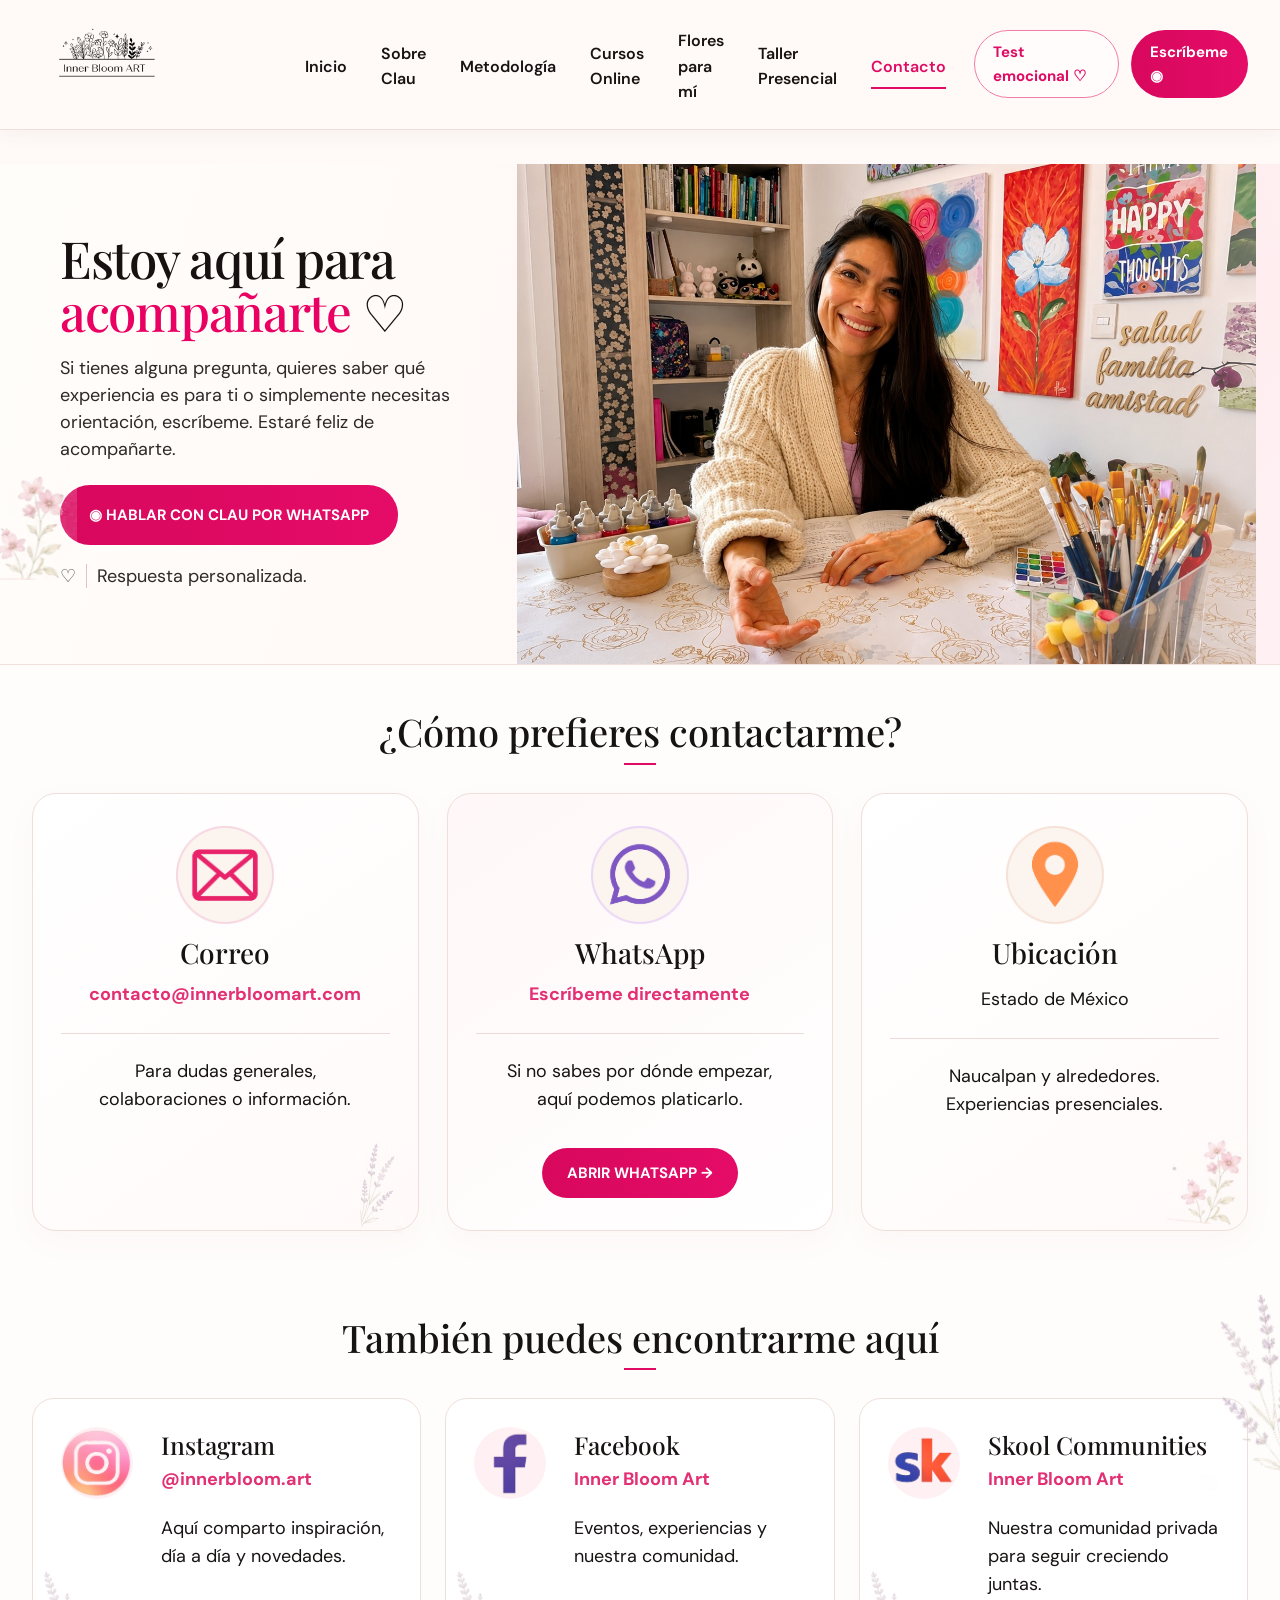
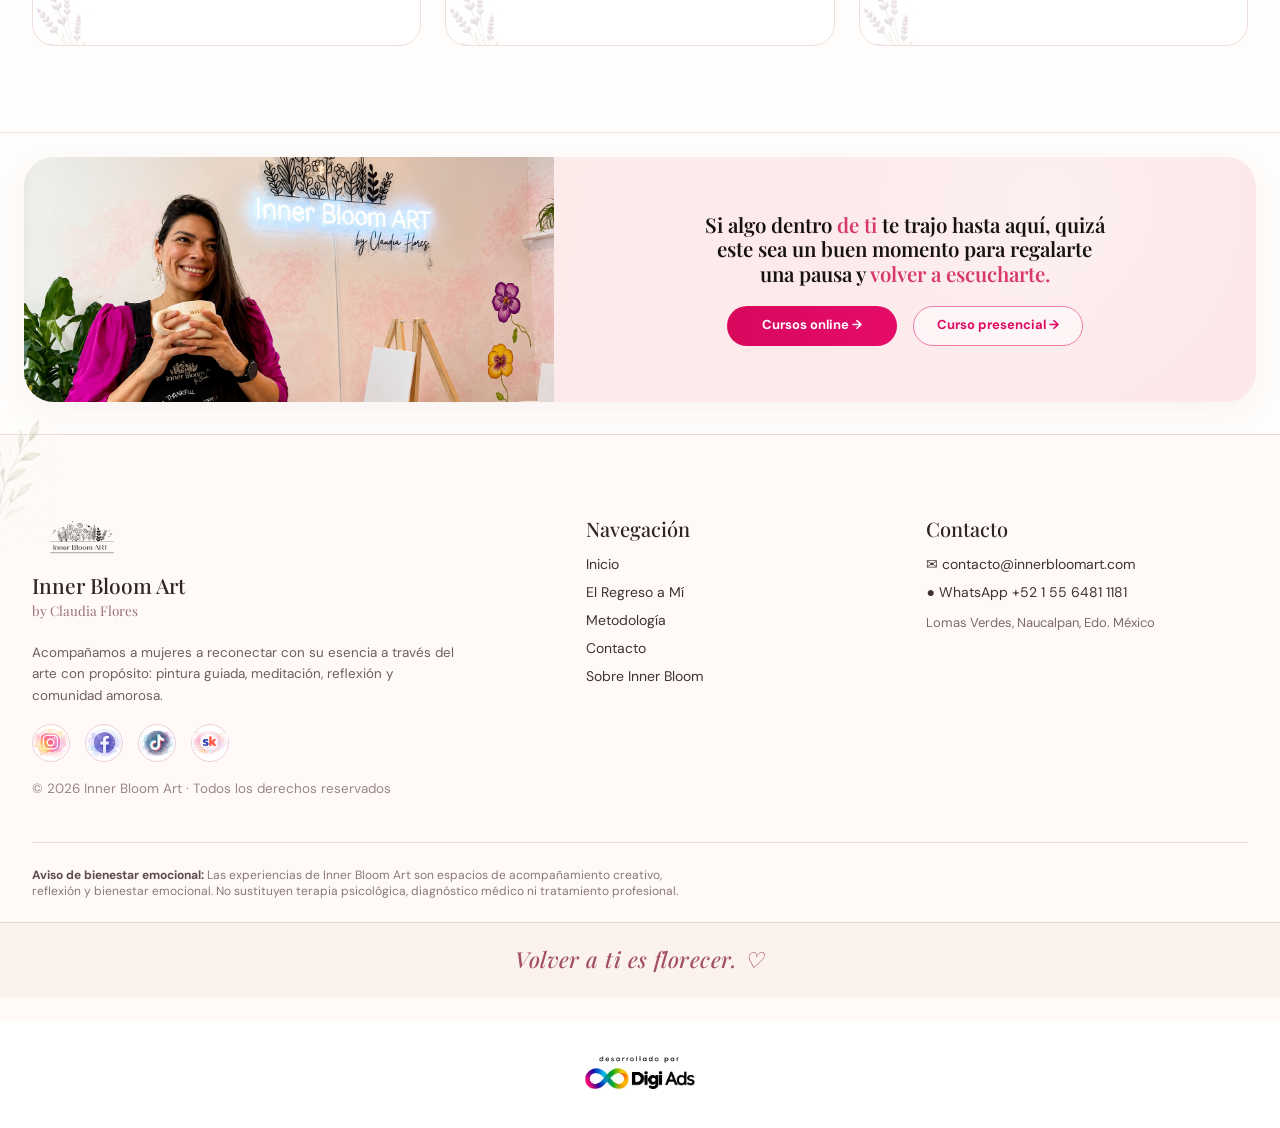
==== commit 2121a509: "Publicar Flores para mí y conectarla al menú y Cursos Online Añade la experiencia Flores para mí con" ====
--- a/contacto.html
+++ b/contacto.html
@@ -62,6 +62,7 @@
                 <a href="sobre-clau.html">Sobre Clau</a>
                 <a href="metodologia.html">Metodología</a>
                 <a href="cursos-online.html">Cursos Online</a>
+                <a href="flores-para-mi.html">Flores para mí</a>
                 <a href="curso-presencial.html">Taller Presencial</a>
                 <a class="active" href="contacto.html">Contacto</a>
             </nav>
@@ -232,4 +233,4 @@
     <script src="script.js"></script>
 </body>
 
-</html>+</html>
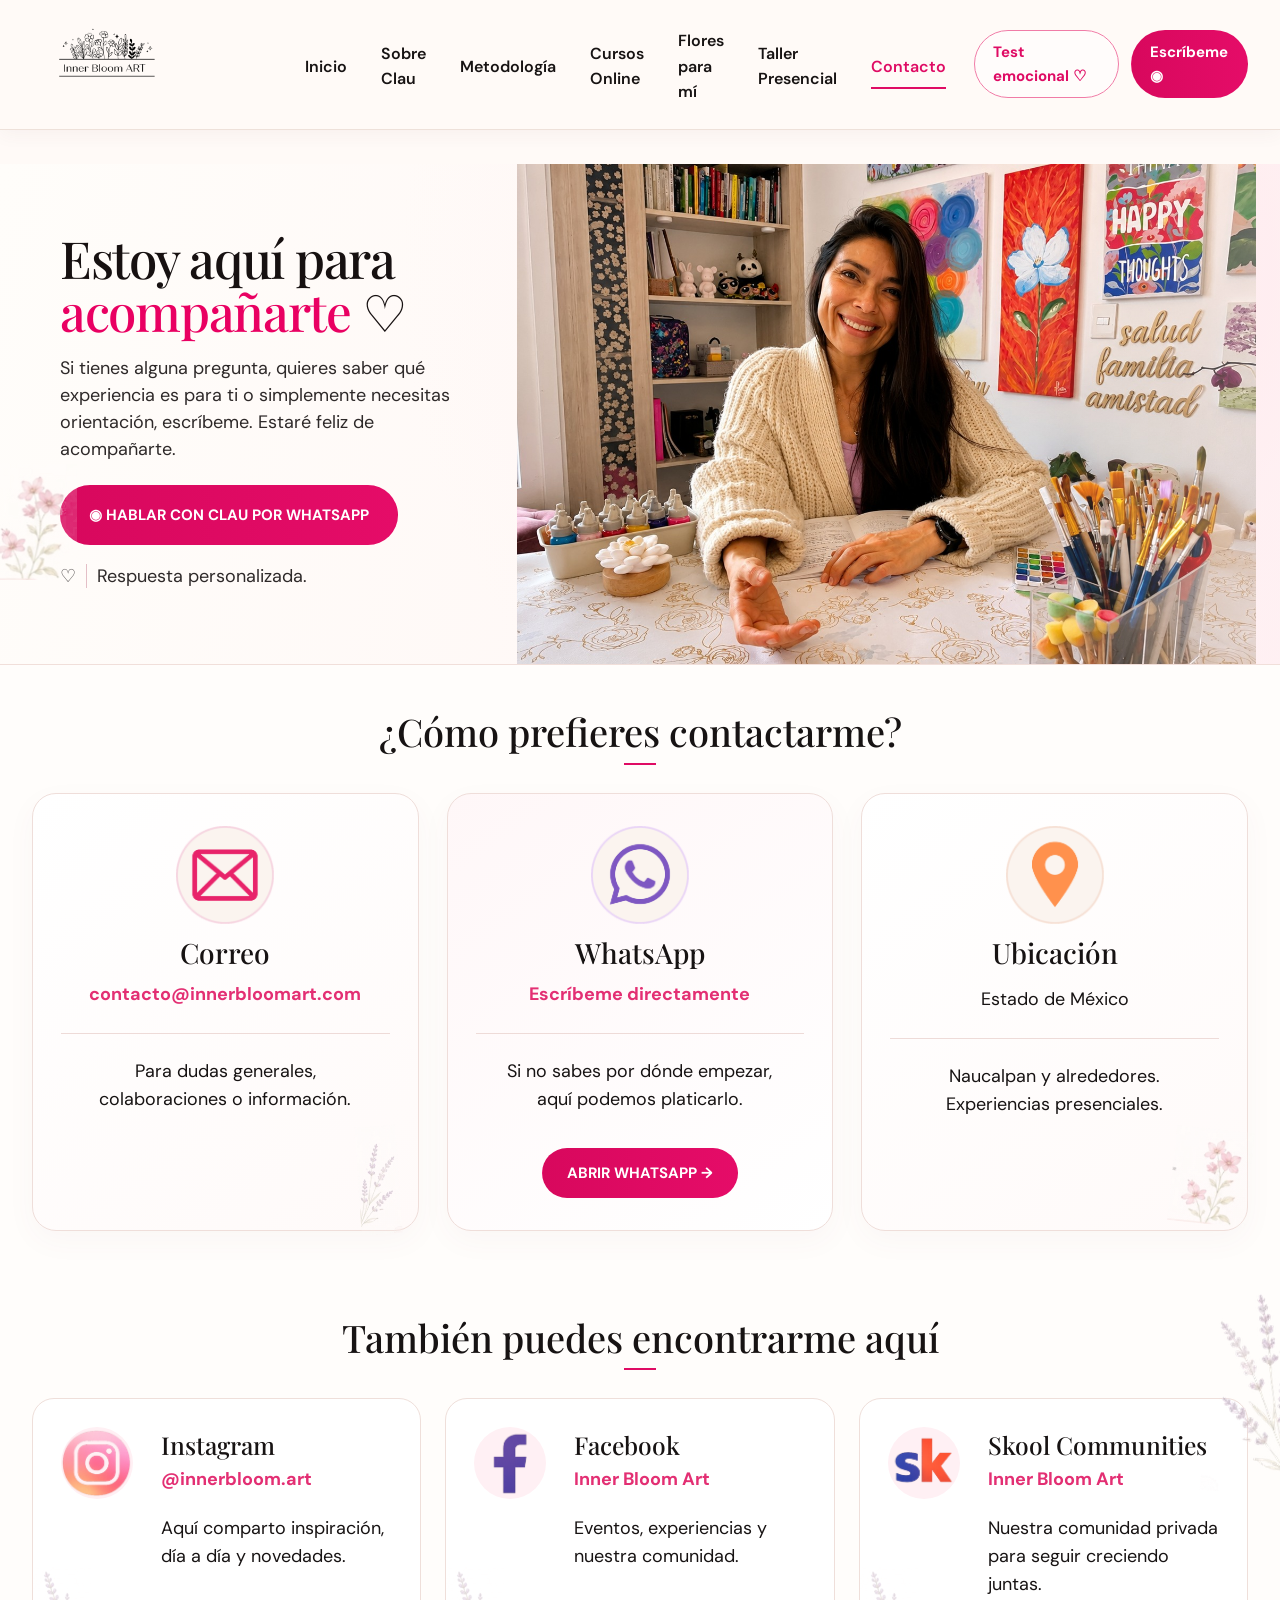
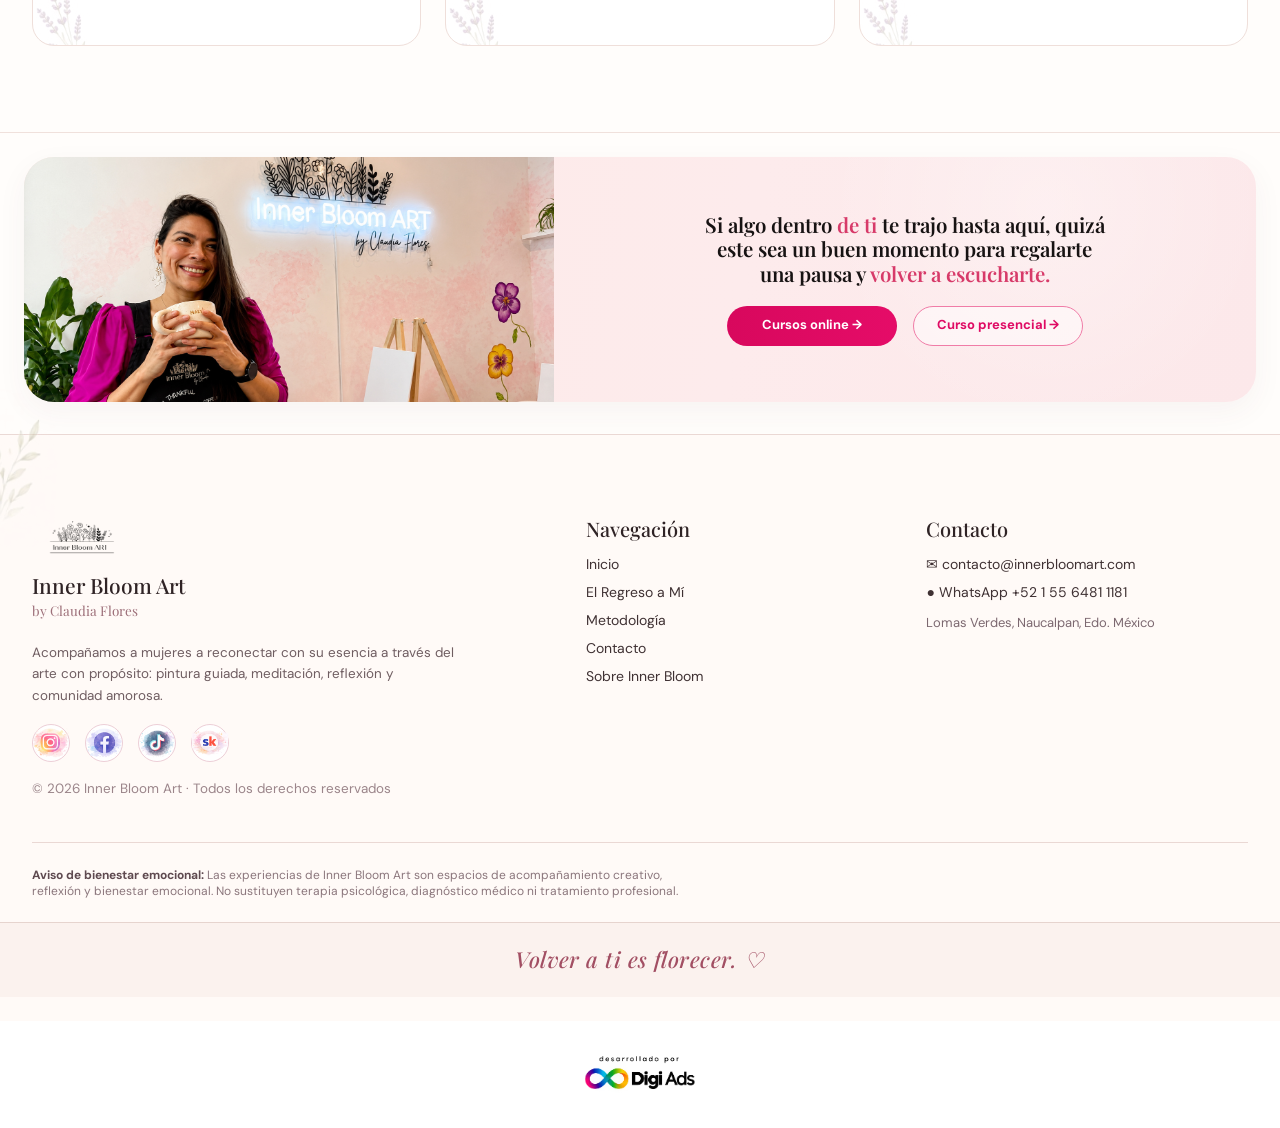
==== commit 47ccb83b: "Instalar GTM-KLDCRH9Q sin duplicados en contacto.html" ====
--- a/contacto.html
+++ b/contacto.html
@@ -3,16 +3,15 @@
 <html lang="es">
 
 <head>
-    <!-- Google Tag Manager -->
-    <script>(function (w, d, s, l, i) {
-            w[l] = w[l] || []; w[l].push({
-                'gtm.start':
-                    new Date().getTime(), event: 'gtm.js'
-            }); var f = d.getElementsByTagName(s)[0],
-                j = d.createElement(s), dl = l != 'dataLayer' ? '&l=' + l : ''; j.async = true; j.src =
-                    'https://www.googletagmanager.com/gtm.js?id=' + i + dl; f.parentNode.insertBefore(j, f);
-        })(window, document, 'script', 'dataLayer', 'GTM-PR8WM9ZN');</script>
-    <!-- End Google Tag Manager -->
+<!-- Google Tag Manager -->
+<script async src="https://www.googletagmanager.com/gtm.js?id=GTM-KLDCRH9Q"></script>
+<script>
+  window.dataLayer = window.dataLayer || [];
+  function gtag(){dataLayer.push(arguments);}
+  gtag('js', new Date());
+</script>
+<!-- End Google Tag Manager -->
+
     <!-- Meta Pixel Code -->
     <script>
         !function (f, b, e, v, n, t, s) {
@@ -43,10 +42,6 @@
 </head>
 
 <body>
-    <!-- Google Tag Manager (noscript) -->
-    <noscript><iframe src="https://www.googletagmanager.com/ns.html?id=GTM-PR8WM9ZN" height="0" width="0"
-            style="display:none;visibility:hidden"></iframe></noscript>
-    <!-- End Google Tag Manager (noscript) -->
     <!-- Meta Pixel Code (noscript) -->
     <noscript><img height="1" width="1" style="display:none"
             src="https://www.facebook.com/tr?id=2056709538532065&ev=PageView&noscript=1" /></noscript>
@@ -234,3 +229,4 @@
 </body>
 
 </html>
+
